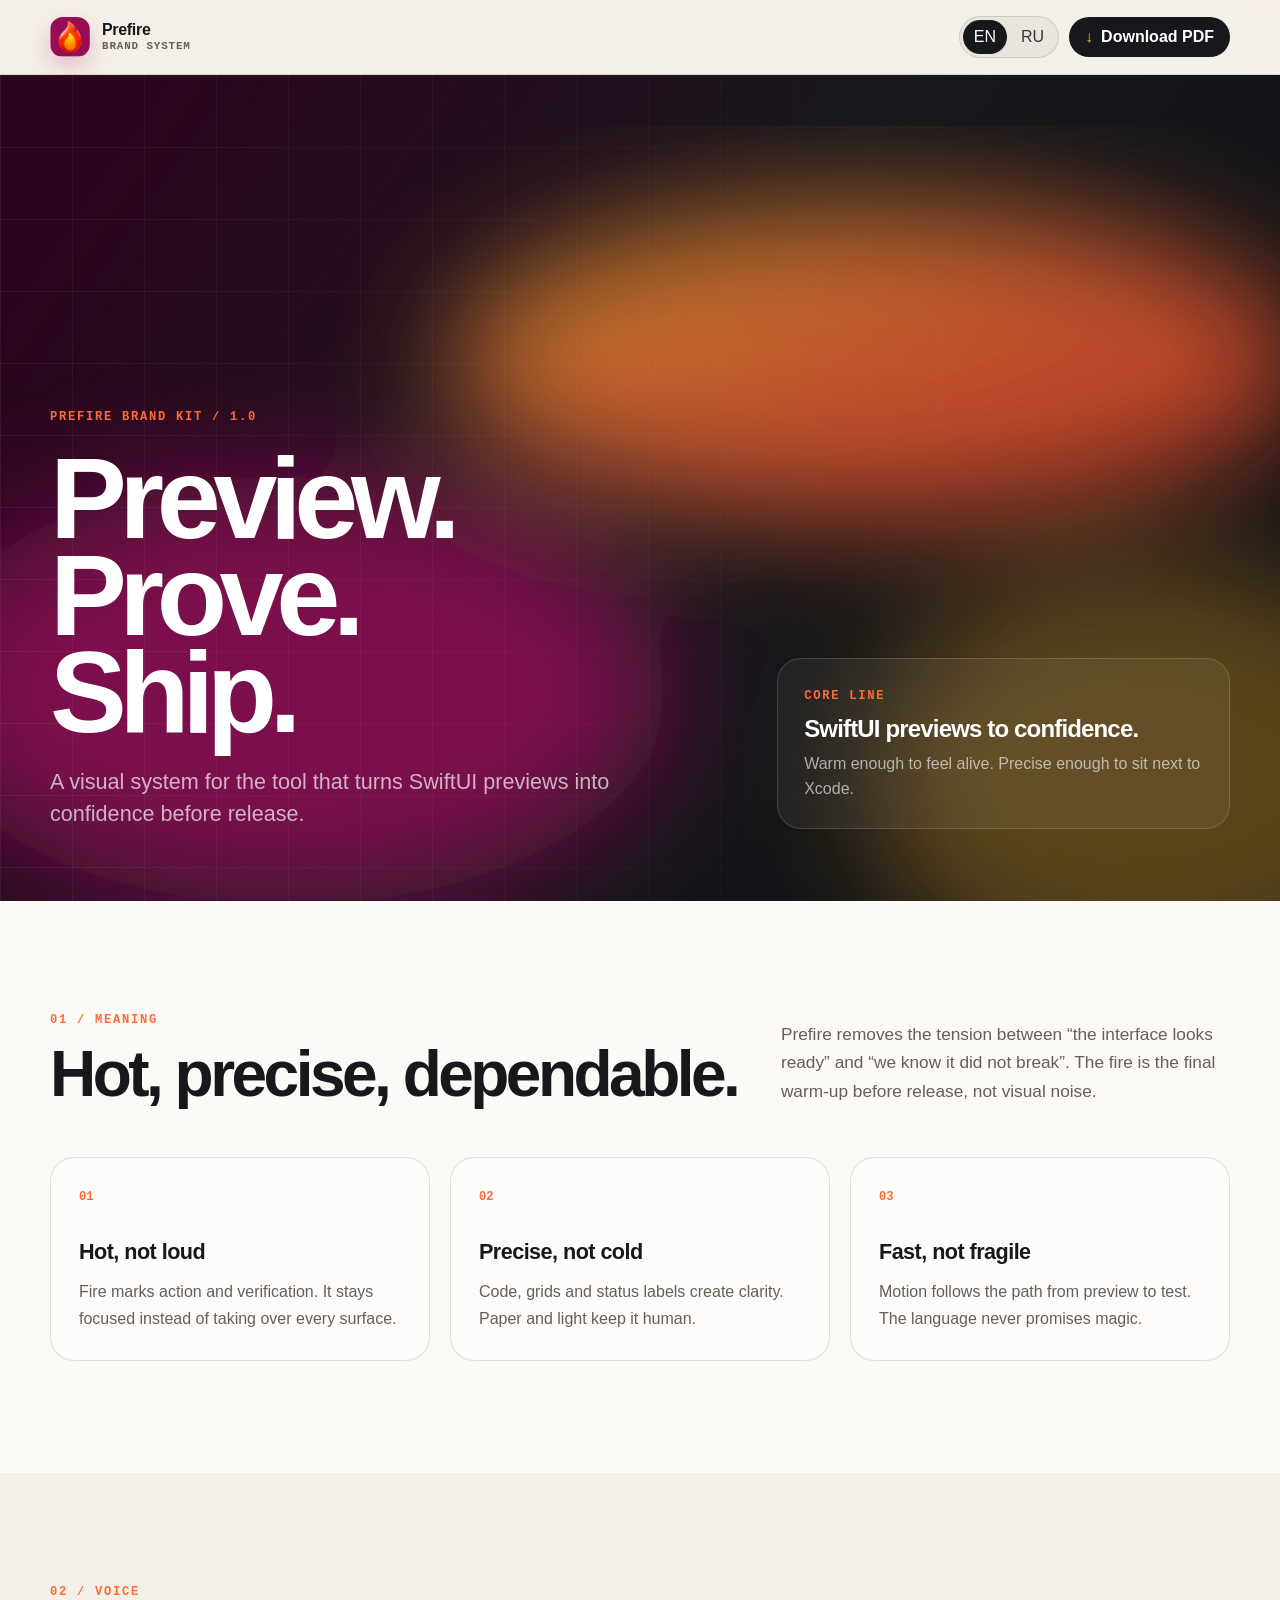
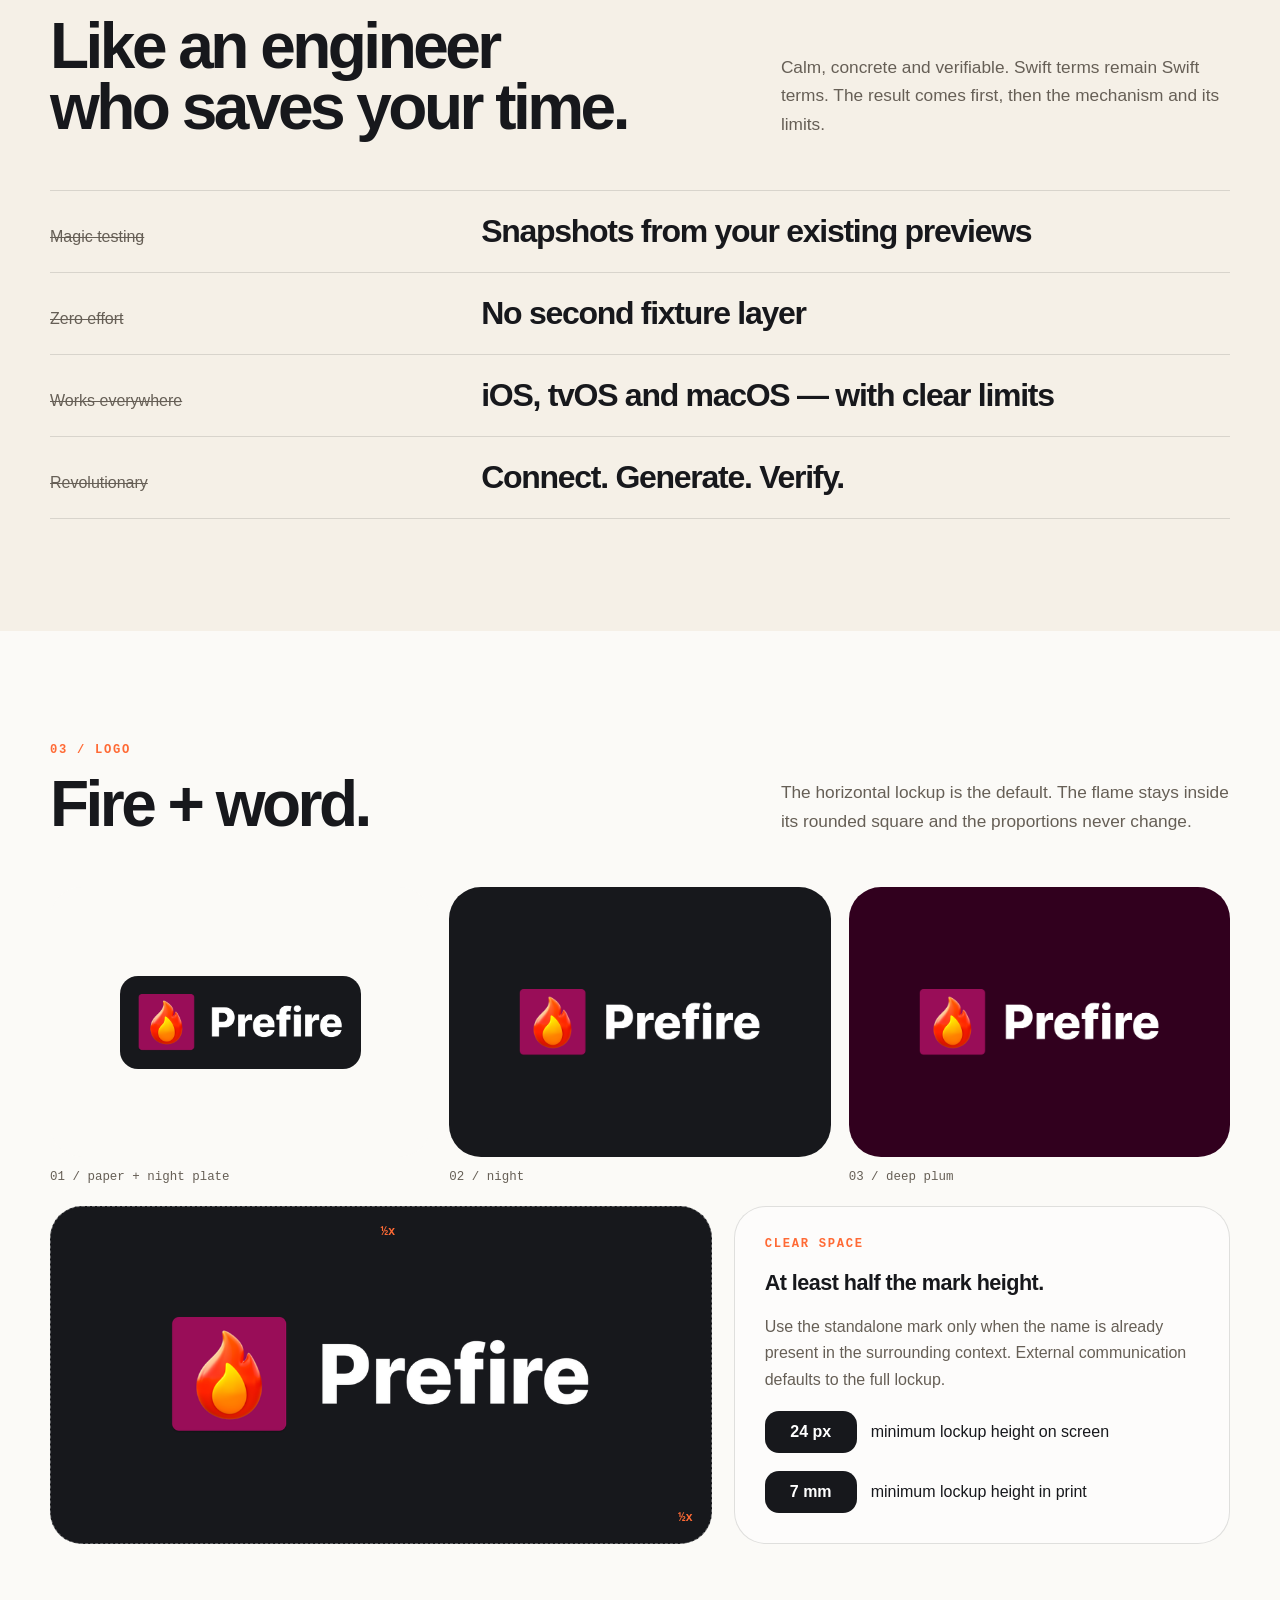
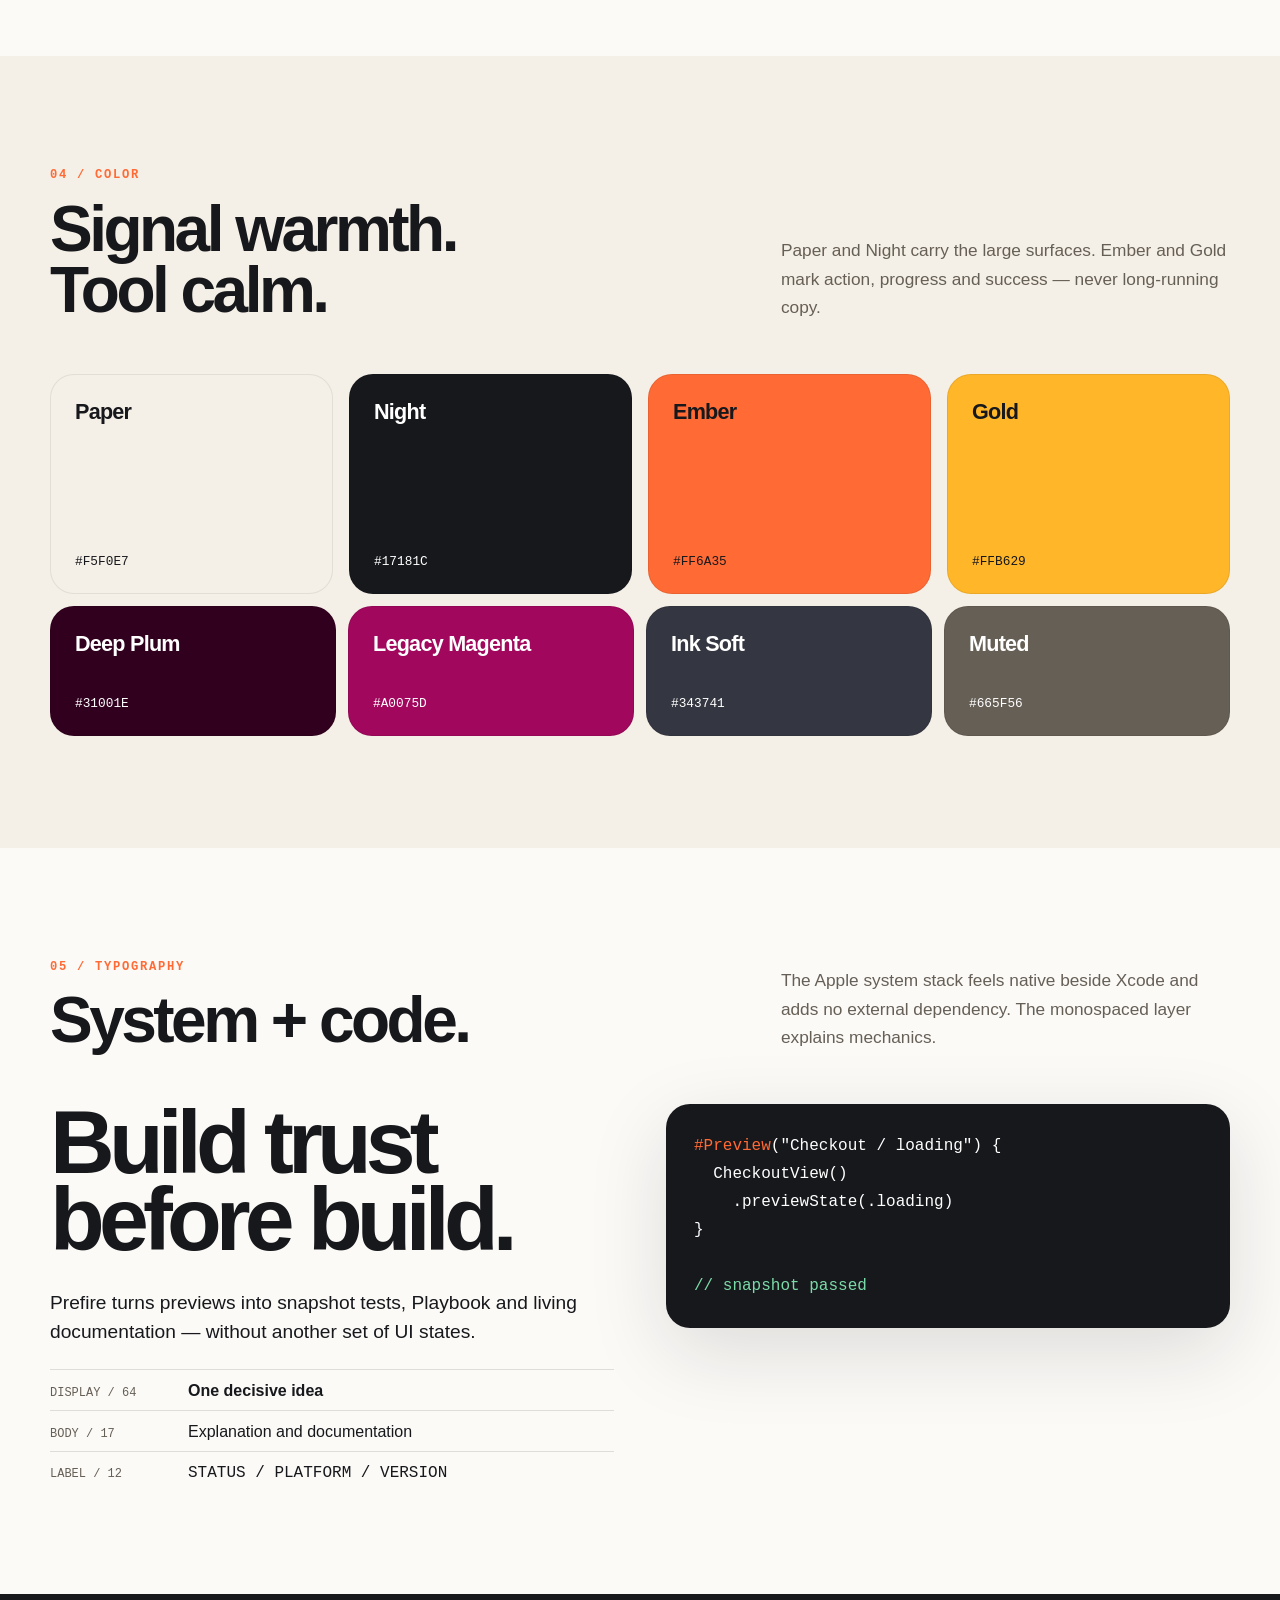
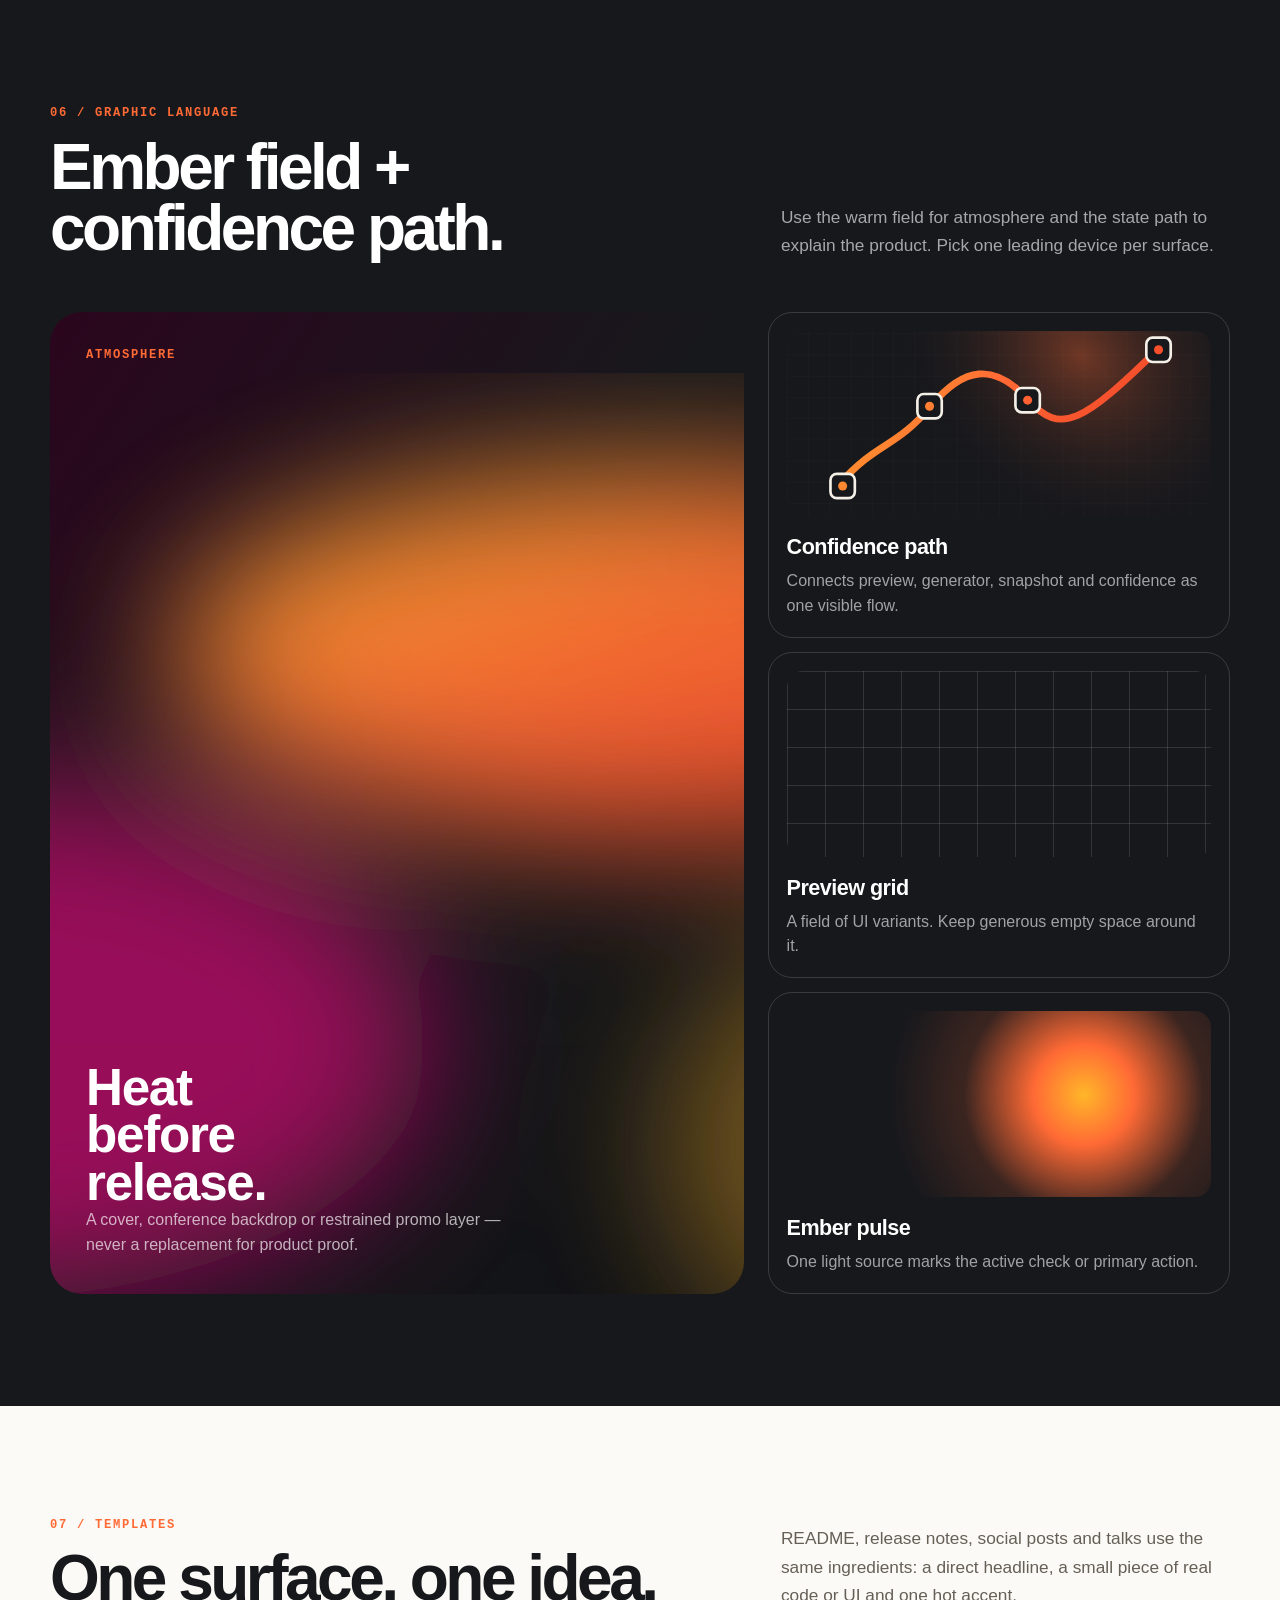
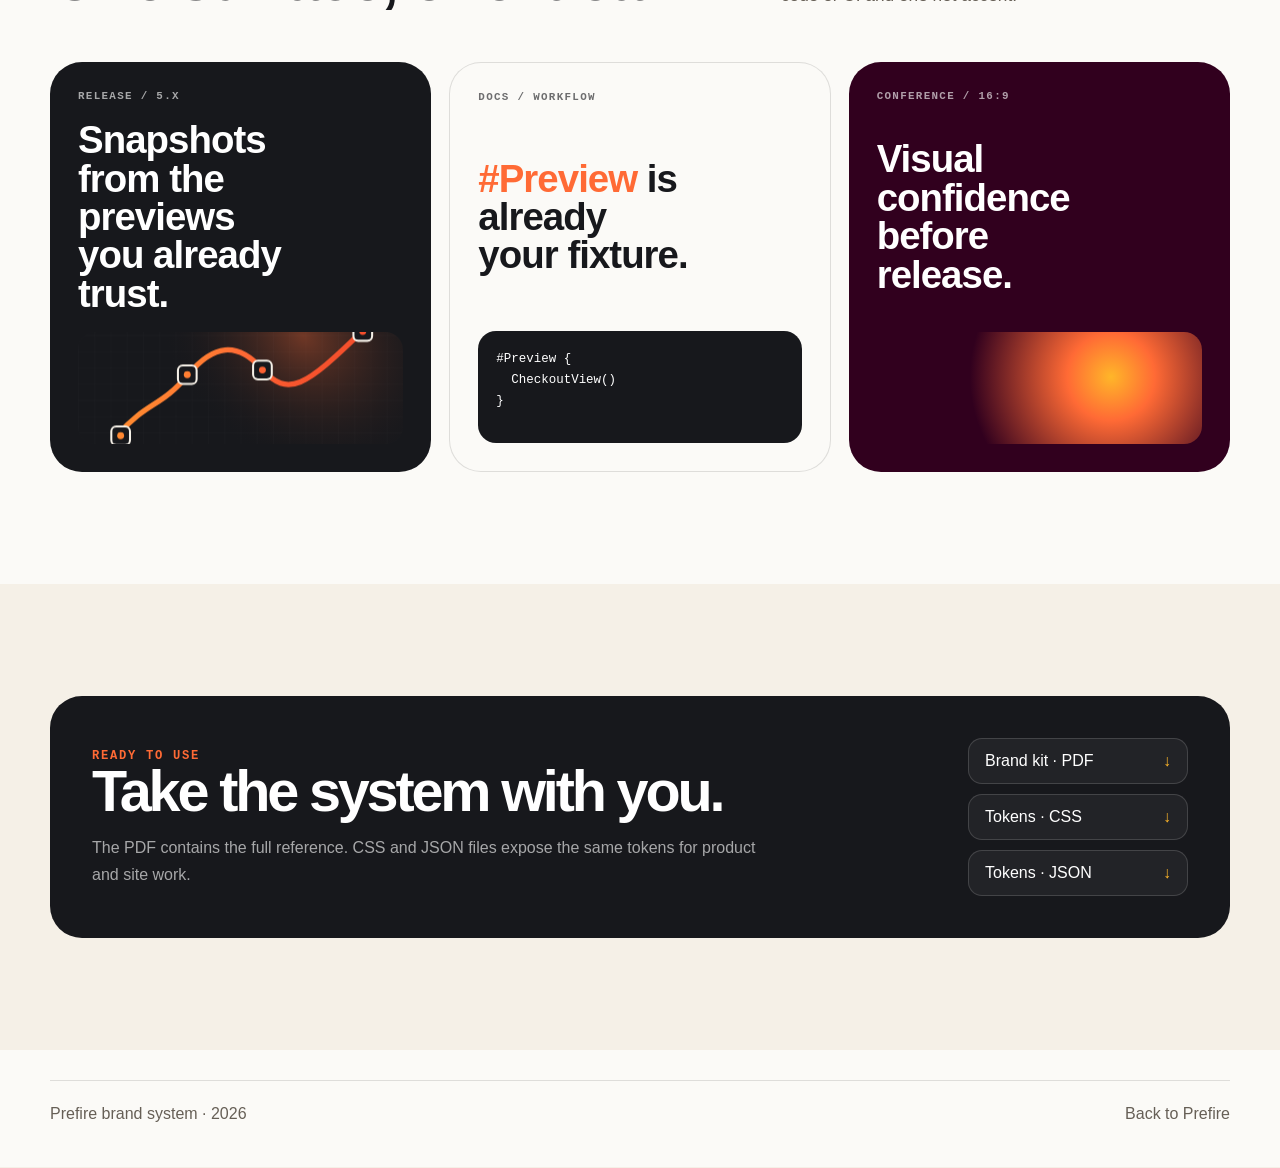
==== brand/index.html @ 695b84d0 "Redesign Prefire site and add brand kit" ====
<!doctype html>
<html lang="en">
<head>
  <meta charset="utf-8">
  <meta name="viewport" content="width=device-width, initial-scale=1">
  <title>Prefire Brand Kit</title>
  <meta name="description" content="Prefire logo, colors, typography, visual language, motion and downloadable brand assets.">
  <meta name="theme-color" content="#17181c">
  <meta property="og:type" content="website">
  <meta property="og:title" content="Prefire Brand Kit">
  <meta property="og:description" content="The visual system behind Prefire: previews to confidence.">
  <meta property="og:url" content="https://prefire.ru/brand/">
  <link rel="canonical" href="https://prefire.ru/brand/">
  <link rel="icon" href="assets/prefire-logo.png">
  <style>
    :root {
      --paper:#f5f0e7;
      --paper-bright:#fbfaf7;
      --ink:#17181c;
      --ink-soft:#343741;
      --muted:#665f56;
      --ember:#ff6a35;
      --ember-deep:#ee3b25;
      --gold:#ffb629;
      --plum:#31001e;
      --magenta:#a0075d;
      --white:#fff;
      --line:rgba(23,24,28,.13);
      --line-dark:rgba(255,255,255,.15);
      --container:1180px;
      --radius-xl:32px;
      --radius-lg:24px;
      --shadow:0 24px 80px rgba(23,24,28,.13);
    }

    * { box-sizing:border-box; }
    html { scroll-behavior:smooth; }
    body {
      margin:0;
      min-width:320px;
      color:var(--ink);
      background:var(--paper);
      font-family:-apple-system,BlinkMacSystemFont,"SF Pro Display","Segoe UI",sans-serif;
      overflow-x:hidden;
    }
    img { display:block; max-width:100%; }
    a { color:inherit; text-decoration:none; }
    button { font:inherit; }
    code,.mono { font-family:"SFMono-Regular",Menlo,Consolas,monospace; }
    :focus-visible { outline:3px solid var(--gold); outline-offset:4px; }
    .container { width:min(calc(100% - 32px),var(--container)); margin:0 auto; }

    .header {
      position:sticky;
      top:0;
      z-index:20;
      background:rgba(245,240,231,.88);
      backdrop-filter:blur(18px);
      border-bottom:1px solid var(--line);
    }
    .header-inner { min-height:74px; display:flex; align-items:center; justify-content:space-between; gap:20px; }
    .home-link { display:flex; align-items:center; gap:12px; font-weight:800; letter-spacing:-.02em; }
    .mark { width:40px; height:40px; border-radius:13px; overflow:hidden; box-shadow:0 10px 24px rgba(160,7,93,.22); flex:0 0 auto; }
    .mark img { width:auto; max-width:none; height:40px; }
    .home-link small { display:block; margin-top:1px; color:var(--muted); font:600 .68rem/1.2 "SFMono-Regular",Menlo,monospace; letter-spacing:.08em; text-transform:uppercase; }
    .header-actions { display:flex; align-items:center; gap:10px; }
    .language-switch { display:flex; gap:3px; padding:3px; border:1px solid var(--line); border-radius:999px; background:rgba(23,24,28,.05); }
    .language-switch button { border:0; border-radius:999px; padding:8px 11px; color:var(--ink-soft); background:transparent; cursor:pointer; }
    .language-switch button.is-active { color:#fff; background:var(--ink); }
    .download-link { display:inline-flex; align-items:center; gap:8px; padding:11px 16px; border-radius:999px; color:#fff; background:var(--ink); font-weight:750; }
    .download-link::before { content:"↓"; color:var(--gold); }

    .hero { position:relative; min-height:calc(100vh - 74px); display:grid; align-items:end; color:#fff; background:var(--ink); overflow:hidden; }
    .hero::after { content:""; position:absolute; inset:0; background-image:linear-gradient(rgba(255,255,255,.055) 1px,transparent 1px),linear-gradient(90deg,rgba(255,255,255,.055) 1px,transparent 1px); background-size:72px 72px; mask-image:linear-gradient(90deg,#000,transparent 86%); pointer-events:none; }
    .hero-bg { position:absolute; inset:0; width:100%; height:100%; object-fit:cover; opacity:.78; }
    .hero-inner { position:relative; z-index:1; display:grid; grid-template-columns:minmax(0,1.2fr) minmax(300px,.8fr); gap:48px; align-items:end; padding:100px 0 72px; }
    .eyebrow { color:var(--ember); font:750 .76rem/1.2 "SFMono-Regular",Menlo,monospace; letter-spacing:.14em; text-transform:uppercase; }
    h1,h2,h3,p { margin:0; }
    h1 { max-width:9ch; font-size:clamp(4rem,9vw,8.5rem); line-height:.84; letter-spacing:-.065em; text-wrap:balance; }
    h2 { font-size:clamp(2.35rem,5vw,4.7rem); line-height:.96; letter-spacing:-.055em; text-wrap:balance; }
    h3 { font-size:1.35rem; letter-spacing:-.025em; }
    .hero-copy { display:grid; gap:26px; }
    .hero-copy p { max-width:640px; color:rgba(255,255,255,.68); font-size:clamp(1.1rem,2vw,1.35rem); line-height:1.45; }
    .hero-note { align-self:end; padding:26px; border:1px solid var(--line-dark); border-radius:var(--radius-lg); background:rgba(255,255,255,.055); backdrop-filter:blur(14px); }
    .hero-note strong { display:block; margin:12px 0 9px; font-size:1.5rem; letter-spacing:-.035em; }
    .hero-note p { color:rgba(255,255,255,.62); line-height:1.55; }

    .section { padding:112px 0; }
    .section-soft { background:var(--paper-bright); }
    .section-dark { color:#fff; background:var(--ink); }
    .section-plum { color:#fff; background:var(--plum); }
    .section-head { display:grid; grid-template-columns:minmax(0,1fr) minmax(280px,.65fr); gap:40px; align-items:end; margin-bottom:52px; }
    .section-head .title { display:grid; gap:16px; }
    .section-head > p { color:var(--muted); font-size:1.08rem; line-height:1.65; }
    .section-dark .section-head > p,.section-plum .section-head > p { color:rgba(255,255,255,.62); }
    .grid-3 { display:grid; grid-template-columns:repeat(3,minmax(0,1fr)); gap:20px; }
    .grid-4 { display:grid; grid-template-columns:repeat(4,minmax(0,1fr)); gap:16px; }
    .card { padding:28px; border:1px solid var(--line); border-radius:var(--radius-lg); background:rgba(255,255,255,.48); }
    .section-dark .card,.section-plum .card { border-color:var(--line-dark); background:rgba(255,255,255,.045); }
    .card p { margin-top:14px; color:var(--muted); line-height:1.65; }
    .section-dark .card p,.section-plum .card p { color:rgba(255,255,255,.62); }
    .number { display:inline-flex; margin-bottom:36px; color:var(--ember); font:750 .76rem/1 "SFMono-Regular",Menlo,monospace; }

    .voice-table { border-top:1px solid var(--line); }
    .voice-row { display:grid; grid-template-columns:minmax(170px,.7fr) minmax(0,1.3fr); gap:28px; padding:22px 0; border-bottom:1px solid var(--line); align-items:baseline; }
    .voice-row del { color:var(--muted); }
    .voice-row strong { font-size:clamp(1.35rem,2.5vw,2.15rem); letter-spacing:-.04em; }

    .logo-grid { display:grid; grid-template-columns:repeat(3,minmax(0,1fr)); gap:18px; }
    .logo-surface { min-height:270px; padding:36px; border-radius:var(--radius-xl); display:grid; place-items:center; overflow:hidden; }
    .logo-surface img { width:min(78%,300px); }
    .logo-surface.paper { background:var(--paper-bright); }
    .logo-surface.paper img { padding:18px; border-radius:18px; background:var(--ink); }
    .logo-surface.night { background:var(--ink); }
    .logo-surface.plum { background:var(--plum); }
    .logo-caption { margin-top:13px; color:var(--muted); font-size:.78rem; }
    .logo-rule { display:grid; grid-template-columns:minmax(0,1fr) minmax(280px,.75fr); gap:22px; margin-top:22px; }
    .clearspace { min-height:300px; display:grid; place-items:center; border:1px dashed rgba(255,255,255,.32); border-radius:var(--radius-xl); background:var(--ink); position:relative; }
    .clearspace::before,.clearspace::after { content:"½x"; position:absolute; color:var(--ember); font:700 .75rem "SFMono-Regular",Menlo,monospace; }
    .clearspace::before { top:18px; left:50%; }
    .clearspace::after { right:18px; bottom:18px; }
    .clearspace img { width:min(75%,420px); }
    .rule-copy { display:grid; align-content:center; gap:18px; padding:30px; border:1px solid var(--line); border-radius:var(--radius-xl); background:rgba(255,255,255,.48); }
    .rule-copy p { color:var(--muted); line-height:1.65; }
    .size-row { display:flex; align-items:center; gap:14px; }
    .size-chip { min-width:92px; padding:12px 16px; border-radius:14px; color:#fff; background:var(--ink); text-align:center; font-weight:800; }

    .swatch { min-height:220px; padding:24px; border-radius:var(--radius-lg); display:flex; flex-direction:column; justify-content:space-between; border:1px solid rgba(0,0,0,.08); }
    .swatch strong { font-size:1.35rem; letter-spacing:-.035em; }
    .swatch code { font-size:.8rem; }
    .swatch.paper { background:var(--paper); }
    .swatch.night { color:#fff; background:var(--ink); }
    .swatch.ember { background:var(--ember); }
    .swatch.gold { background:var(--gold); }
    .supporting-swatches { display:grid; grid-template-columns:repeat(4,1fr); gap:12px; margin-top:12px; }
    .supporting-swatches .swatch { min-height:130px; }

    .type-grid { display:grid; grid-template-columns:1fr 1fr; gap:52px; align-items:start; }
    .type-display { font-size:clamp(3.4rem,7vw,7rem); font-weight:800; line-height:.86; letter-spacing:-.065em; }
    .type-body { margin-top:30px; max-width:600px; font-size:1.2rem; line-height:1.55; }
    .code-card { padding:28px; border-radius:var(--radius-lg); color:#fff; background:var(--ink); box-shadow:var(--shadow); overflow:auto; }
    .code-card pre { margin:0; font:500 1rem/1.75 "SFMono-Regular",Menlo,monospace; }
    .hot { color:var(--ember); }
    .ok { color:#7bdba8; }
    .type-rules { display:grid; gap:10px; margin-top:22px; }
    .type-rule { display:grid; grid-template-columns:120px 1fr; gap:18px; padding-top:12px; border-top:1px solid var(--line); align-items:baseline; }
    .type-rule code { color:var(--muted); font-size:.75rem; }

    .graphic-grid { display:grid; grid-template-columns:1.2fr .8fr; gap:24px; }
    .graphic-hero { min-height:520px; border-radius:var(--radius-xl); overflow:hidden; position:relative; }
    .graphic-hero > img { width:100%; height:100%; position:absolute; inset:0; object-fit:cover; }
    .graphic-copy { position:absolute; inset:0; padding:36px; display:flex; flex-direction:column; justify-content:space-between; }
    .graphic-copy h3 { max-width:8ch; font-size:clamp(2.2rem,4vw,4.2rem); line-height:.93; }
    .graphic-copy p { max-width:430px; color:rgba(255,255,255,.68); line-height:1.6; }
    .motifs { display:grid; gap:14px; }
    .motif { padding:18px; border:1px solid var(--line-dark); border-radius:var(--radius-lg); }
    .motif img,.motif-sample { width:100%; aspect-ratio:16/7; object-fit:cover; border-radius:16px; margin-bottom:18px; }
    .motif p { margin-top:9px; color:rgba(255,255,255,.6); line-height:1.55; }
    .grid-sample { background-image:linear-gradient(rgba(255,255,255,.12) 1px,transparent 1px),linear-gradient(90deg,rgba(255,255,255,.12) 1px,transparent 1px); background-size:38px 38px; }
    .pulse-sample { background:radial-gradient(circle at 70% 45%,var(--gold),var(--ember) 16%,rgba(255,106,53,.16) 38%,transparent 62%),var(--ink); }

    .template-grid { display:grid; grid-template-columns:repeat(3,minmax(0,1fr)); gap:18px; }
    .template { min-height:410px; padding:28px; border-radius:var(--radius-xl); display:flex; flex-direction:column; justify-content:space-between; overflow:hidden; }
    .template.dark { color:#fff; background:var(--ink); }
    .template.light { background:var(--paper-bright); border:1px solid var(--line); }
    .template.deep { color:#fff; background:var(--plum); }
    .template small { opacity:.62; font:700 .68rem/1.2 "SFMono-Regular",Menlo,monospace; letter-spacing:.12em; text-transform:uppercase; }
    .template h3 { max-width:10ch; font-size:clamp(1.8rem,3vw,2.7rem); line-height:1; }
    .template-visual { min-height:112px; border-radius:18px; background:center/cover no-repeat url("assets/prefire-grid.svg"); }
    .template.light .template-visual { padding:18px; color:#fff; background:var(--ink); font:.78rem/1.7 "SFMono-Regular",Menlo,monospace; }
    .template.deep .template-visual { background:radial-gradient(circle at 72% 40%,var(--gold),var(--ember) 18%,transparent 58%); }

    .download-panel { display:grid; grid-template-columns:1fr auto; gap:32px; align-items:center; padding:42px; border-radius:var(--radius-xl); color:#fff; background:var(--ink); }
    .download-panel h2 { font-size:clamp(2.2rem,4.5vw,4.5rem); }
    .download-panel p { margin-top:16px; max-width:670px; color:rgba(255,255,255,.62); line-height:1.65; }
    .asset-links { display:grid; gap:10px; min-width:220px; }
    .asset-links a { display:flex; align-items:center; justify-content:space-between; gap:16px; padding:13px 16px; border:1px solid var(--line-dark); border-radius:14px; background:rgba(255,255,255,.05); }
    .asset-links a::after { content:"↓"; color:var(--gold); }
    .footer { padding:30px 0 44px; color:var(--muted); background:var(--paper-bright); }
    .footer-inner { display:flex; justify-content:space-between; gap:18px; padding-top:24px; border-top:1px solid var(--line); }

    [data-reveal] { opacity:0; transform:translateY(18px); transition:opacity 420ms ease,transform 420ms ease; }
    [data-reveal].is-visible { opacity:1; transform:none; }

    @media (max-width:900px) {
      .hero-inner,.section-head,.logo-rule,.type-grid,.graphic-grid,.download-panel { grid-template-columns:1fr; }
      .hero { min-height:auto; }
      .hero-inner { padding:90px 0 54px; }
      .hero-note { max-width:620px; }
      .grid-3,.logo-grid,.template-grid { grid-template-columns:1fr; }
      .grid-4,.supporting-swatches { grid-template-columns:repeat(2,1fr); }
      .logo-surface { min-height:220px; }
      .download-panel { align-items:start; }
      .asset-links { min-width:0; }
    }

    @media (max-width:620px) {
      .container { width:min(calc(100% - 24px),var(--container)); }
      .header-inner { min-height:66px; }
      .home-link span:last-child { display:none; }
      .download-link { display:none; }
      .hero { min-height:calc(100svh - 66px); }
      .hero-inner { padding:72px 0 38px; }
      h1 { font-size:clamp(3.6rem,20vw,5.2rem); }
      .section { padding:78px 0; }
      .section-head { margin-bottom:34px; }
      .grid-4,.supporting-swatches { grid-template-columns:1fr; }
      .swatch { min-height:150px; }
      .supporting-swatches .swatch { min-height:110px; }
      .voice-row { grid-template-columns:1fr; gap:8px; }
      .clearspace { min-height:230px; }
      .graphic-hero { min-height:440px; }
      .template { min-height:360px; }
      .download-panel { padding:28px; }
      .footer-inner { flex-direction:column; }
    }

    @media (prefers-reduced-motion:reduce) {
      html { scroll-behavior:auto; }
      *,*::before,*::after { animation:none!important; transition:none!important; }
      [data-reveal] { opacity:1; transform:none; }
    }
  </style>
</head>
<body>
  <header class="header">
    <div class="container header-inner">
      <a class="home-link" href="../">
        <span class="mark" aria-hidden="true"><img src="assets/prefire-logo.png" alt=""></span>
        <span>Prefire <small data-i18n="brand_label">Brand system</small></span>
      </a>
      <div class="header-actions">
        <div class="language-switch" role="group" aria-label="Language selector">
          <button type="button" data-language-button="en">EN</button>
          <button type="button" data-language-button="ru">RU</button>
        </div>
        <a class="download-link" href="prefire-brand-kit.pdf" download data-i18n="download_pdf">Download PDF</a>
      </div>
    </div>
  </header>

  <main>
    <section class="hero">
      <img class="hero-bg" src="assets/prefire-ember-field.svg" alt="">
      <div class="container hero-inner">
        <div class="hero-copy" data-reveal>
          <span class="eyebrow">Prefire brand kit / 1.0</span>
          <h1>Preview.<br>Prove.<br>Ship.</h1>
          <p data-i18n="hero_body">A visual system for the tool that turns SwiftUI previews into confidence before release.</p>
        </div>
        <aside class="hero-note" data-reveal>
          <span class="eyebrow" data-i18n="hero_note_label">Core line</span>
          <strong>SwiftUI previews to confidence.</strong>
          <p data-i18n="hero_note_body">Warm enough to feel alive. Precise enough to sit next to Xcode.</p>
        </aside>
      </div>
    </section>

    <section class="section section-soft" id="meaning">
      <div class="container">
        <div class="section-head" data-reveal>
          <div class="title"><span class="eyebrow" data-i18n="meaning_label">01 / Meaning</span><h2 data-i18n="meaning_title">Hot, precise, dependable.</h2></div>
          <p data-i18n="meaning_body">Prefire removes the tension between “the interface looks ready” and “we know it did not break”. The fire is the final warm-up before release, not visual noise.</p>
        </div>
        <div class="grid-3">
          <article class="card" data-reveal><span class="number">01</span><h3 data-i18n="principle_1_title">Hot, not loud</h3><p data-i18n="principle_1_body">Fire marks action and verification. It stays focused instead of taking over every surface.</p></article>
          <article class="card" data-reveal><span class="number">02</span><h3 data-i18n="principle_2_title">Precise, not cold</h3><p data-i18n="principle_2_body">Code, grids and status labels create clarity. Paper and light keep it human.</p></article>
          <article class="card" data-reveal><span class="number">03</span><h3 data-i18n="principle_3_title">Fast, not fragile</h3><p data-i18n="principle_3_body">Motion follows the path from preview to test. The language never promises magic.</p></article>
        </div>
      </div>
    </section>

    <section class="section" id="voice">
      <div class="container">
        <div class="section-head" data-reveal>
          <div class="title"><span class="eyebrow" data-i18n="voice_label">02 / Voice</span><h2 data-i18n="voice_title">Like an engineer who saves your time.</h2></div>
          <p data-i18n="voice_body">Calm, concrete and verifiable. Swift terms remain Swift terms. The result comes first, then the mechanism and its limits.</p>
        </div>
        <div class="voice-table" data-reveal>
          <div class="voice-row"><del>Magic testing</del><strong data-i18n="voice_1">Snapshots from your existing previews</strong></div>
          <div class="voice-row"><del>Zero effort</del><strong data-i18n="voice_2">No second fixture layer</strong></div>
          <div class="voice-row"><del>Works everywhere</del><strong data-i18n="voice_3">iOS, tvOS and macOS — with clear limits</strong></div>
          <div class="voice-row"><del>Revolutionary</del><strong data-i18n="voice_4">Connect. Generate. Verify.</strong></div>
        </div>
      </div>
    </section>

    <section class="section section-soft" id="logo">
      <div class="container">
        <div class="section-head" data-reveal>
          <div class="title"><span class="eyebrow" data-i18n="logo_label">03 / Logo</span><h2 data-i18n="logo_title">Fire + word.</h2></div>
          <p data-i18n="logo_body">The horizontal lockup is the default. The flame stays inside its rounded square and the proportions never change.</p>
        </div>
        <div class="logo-grid">
          <div data-reveal><div class="logo-surface paper"><img src="assets/prefire-logo.png" alt="Prefire logo on paper"></div><p class="logo-caption mono">01 / paper + night plate</p></div>
          <div data-reveal><div class="logo-surface night"><img src="assets/prefire-logo.png" alt="Prefire logo on night"></div><p class="logo-caption mono">02 / night</p></div>
          <div data-reveal><div class="logo-surface plum"><img src="assets/prefire-logo.png" alt="Prefire logo on deep plum"></div><p class="logo-caption mono">03 / deep plum</p></div>
        </div>
        <div class="logo-rule">
          <div class="clearspace" data-reveal><img src="assets/prefire-logo.png" alt="Prefire logo clear space example"></div>
          <div class="rule-copy" data-reveal>
            <span class="eyebrow" data-i18n="clearspace_label">Clear space</span>
            <h3 data-i18n="clearspace_title">At least half the mark height.</h3>
            <p data-i18n="clearspace_body">Use the standalone mark only when the name is already present in the surrounding context. External communication defaults to the full lockup.</p>
            <div class="size-row"><span class="size-chip">24 px</span><span data-i18n="screen_min">minimum lockup height on screen</span></div>
            <div class="size-row"><span class="size-chip">7 mm</span><span data-i18n="print_min">minimum lockup height in print</span></div>
          </div>
        </div>
      </div>
    </section>

    <section class="section" id="color">
      <div class="container">
        <div class="section-head" data-reveal>
          <div class="title"><span class="eyebrow" data-i18n="color_label">04 / Color</span><h2 data-i18n="color_title">Signal warmth. Tool calm.</h2></div>
          <p data-i18n="color_body">Paper and Night carry the large surfaces. Ember and Gold mark action, progress and success — never long-running copy.</p>
        </div>
        <div class="grid-4">
          <div class="swatch paper" data-reveal><strong>Paper</strong><code>#F5F0E7</code></div>
          <div class="swatch night" data-reveal><strong>Night</strong><code>#17181C</code></div>
          <div class="swatch ember" data-reveal><strong>Ember</strong><code>#FF6A35</code></div>
          <div class="swatch gold" data-reveal><strong>Gold</strong><code>#FFB629</code></div>
        </div>
        <div class="supporting-swatches">
          <div class="swatch" style="color:#fff;background:var(--plum)" data-reveal><strong>Deep Plum</strong><code>#31001E</code></div>
          <div class="swatch" style="color:#fff;background:var(--magenta)" data-reveal><strong>Legacy Magenta</strong><code>#A0075D</code></div>
          <div class="swatch" style="color:#fff;background:var(--ink-soft)" data-reveal><strong>Ink Soft</strong><code>#343741</code></div>
          <div class="swatch" style="color:#fff;background:var(--muted)" data-reveal><strong>Muted</strong><code>#665F56</code></div>
        </div>
      </div>
    </section>

    <section class="section section-soft" id="type">
      <div class="container">
        <div class="section-head" data-reveal>
          <div class="title"><span class="eyebrow" data-i18n="type_label">05 / Typography</span><h2 data-i18n="type_title">System + code.</h2></div>
          <p data-i18n="type_body">The Apple system stack feels native beside Xcode and adds no external dependency. The monospaced layer explains mechanics.</p>
        </div>
        <div class="type-grid">
          <div data-reveal>
            <div class="type-display">Build trust<br>before build.</div>
            <p class="type-body" data-i18n="type_sample">Prefire turns previews into snapshot tests, Playbook and living documentation — without another set of UI states.</p>
            <div class="type-rules">
              <div class="type-rule"><code>DISPLAY / 64</code><strong data-i18n="type_rule_1">One decisive idea</strong></div>
              <div class="type-rule"><code>BODY / 17</code><span data-i18n="type_rule_2">Explanation and documentation</span></div>
              <div class="type-rule"><code>LABEL / 12</code><span class="mono">STATUS / PLATFORM / VERSION</span></div>
            </div>
          </div>
          <div class="code-card" data-reveal><pre><span class="hot">#Preview</span>("Checkout / loading") {
  CheckoutView()
    .previewState(.loading)
}

<span class="ok">// snapshot passed</span></pre></div>
        </div>
      </div>
    </section>

    <section class="section section-dark" id="graphics">
      <div class="container">
        <div class="section-head" data-reveal>
          <div class="title"><span class="eyebrow" data-i18n="graphics_label">06 / Graphic language</span><h2>Ember field + confidence path.</h2></div>
          <p data-i18n="graphics_body">Use the warm field for atmosphere and the state path to explain the product. Pick one leading device per surface.</p>
        </div>
        <div class="graphic-grid">
          <article class="graphic-hero" data-reveal>
            <img src="assets/prefire-ember-field.svg" alt="Prefire ember field">
            <div class="graphic-copy"><span class="eyebrow">atmosphere</span><div><h3>Heat before release.</h3><p data-i18n="ember_body">A cover, conference backdrop or restrained promo layer — never a replacement for product proof.</p></div></div>
          </article>
          <div class="motifs">
            <article class="motif" data-reveal><img src="assets/prefire-grid.svg" alt="Prefire confidence path"><h3>Confidence path</h3><p data-i18n="path_body">Connects preview, generator, snapshot and confidence as one visible flow.</p></article>
            <article class="motif" data-reveal><div class="motif-sample grid-sample"></div><h3>Preview grid</h3><p data-i18n="grid_body">A field of UI variants. Keep generous empty space around it.</p></article>
            <article class="motif" data-reveal><div class="motif-sample pulse-sample"></div><h3>Ember pulse</h3><p data-i18n="pulse_body">One light source marks the active check or primary action.</p></article>
          </div>
        </div>
      </div>
    </section>

    <section class="section section-soft" id="templates">
      <div class="container">
        <div class="section-head" data-reveal>
          <div class="title"><span class="eyebrow" data-i18n="templates_label">07 / Templates</span><h2 data-i18n="templates_title">One surface, one idea.</h2></div>
          <p data-i18n="templates_body">README, release notes, social posts and talks use the same ingredients: a direct headline, a small piece of real code or UI and one hot accent.</p>
        </div>
        <div class="template-grid">
          <article class="template dark" data-reveal><small>Release / 5.x</small><h3>Snapshots from the previews you already trust.</h3><div class="template-visual"></div></article>
          <article class="template light" data-reveal><small>Docs / workflow</small><h3><span class="hot">#Preview</span> is already your fixture.</h3><div class="template-visual">#Preview {<br>&nbsp;&nbsp;CheckoutView()<br>}</div></article>
          <article class="template deep" data-reveal><small>Conference / 16:9</small><h3>Visual confidence before release.</h3><div class="template-visual"></div></article>
        </div>
      </div>
    </section>

    <section class="section">
      <div class="container">
        <div class="download-panel" data-reveal>
          <div><span class="eyebrow" data-i18n="download_label">Ready to use</span><h2 data-i18n="download_title">Take the system with you.</h2><p data-i18n="download_body">The PDF contains the full reference. CSS and JSON files expose the same tokens for product and site work.</p></div>
          <div class="asset-links">
            <a href="prefire-brand-kit.pdf" download>Brand kit · PDF</a>
            <a href="prefire-tokens.css" download>Tokens · CSS</a>
            <a href="prefire-tokens.json" download>Tokens · JSON</a>
          </div>
        </div>
      </div>
    </section>
  </main>

  <footer class="footer">
    <div class="container footer-inner"><span>Prefire brand system · 2026</span><a href="../" data-i18n="back_home">Back to Prefire</a></div>
  </footer>

  <script>
    const translations = {
      en: {
        meta_title:"Prefire Brand Kit", meta_description:"Prefire logo, colors, typography, visual language, motion and downloadable brand assets.", brand_label:"Brand system", download_pdf:"Download PDF",
        hero_body:"A visual system for the tool that turns SwiftUI previews into confidence before release.", hero_note_label:"Core line", hero_note_body:"Warm enough to feel alive. Precise enough to sit next to Xcode.",
        meaning_label:"01 / Meaning", meaning_title:"Hot, precise, dependable.", meaning_body:"Prefire removes the tension between “the interface looks ready” and “we know it did not break”. The fire is the final warm-up before release, not visual noise.",
        principle_1_title:"Hot, not loud", principle_1_body:"Fire marks action and verification. It stays focused instead of taking over every surface.", principle_2_title:"Precise, not cold", principle_2_body:"Code, grids and status labels create clarity. Paper and light keep it human.", principle_3_title:"Fast, not fragile", principle_3_body:"Motion follows the path from preview to test. The language never promises magic.",
        voice_label:"02 / Voice", voice_title:"Like an engineer who saves your time.", voice_body:"Calm, concrete and verifiable. Swift terms remain Swift terms. The result comes first, then the mechanism and its limits.", voice_1:"Snapshots from your existing previews", voice_2:"No second fixture layer", voice_3:"iOS, tvOS and macOS — with clear limits", voice_4:"Connect. Generate. Verify.",
        logo_label:"03 / Logo", logo_title:"Fire + word.", logo_body:"The horizontal lockup is the default. The flame stays inside its rounded square and the proportions never change.", clearspace_label:"Clear space", clearspace_title:"At least half the mark height.", clearspace_body:"Use the standalone mark only when the name is already present in the surrounding context. External communication defaults to the full lockup.", screen_min:"minimum lockup height on screen", print_min:"minimum lockup height in print",
        color_label:"04 / Color", color_title:"Signal warmth. Tool calm.", color_body:"Paper and Night carry the large surfaces. Ember and Gold mark action, progress and success — never long-running copy.",
        type_label:"05 / Typography", type_title:"System + code.", type_body:"The Apple system stack feels native beside Xcode and adds no external dependency. The monospaced layer explains mechanics.", type_sample:"Prefire turns previews into snapshot tests, Playbook and living documentation — without another set of UI states.", type_rule_1:"One decisive idea", type_rule_2:"Explanation and documentation",
        graphics_label:"06 / Graphic language", graphics_body:"Use the warm field for atmosphere and the state path to explain the product. Pick one leading device per surface.", ember_body:"A cover, conference backdrop or restrained promo layer — never a replacement for product proof.", path_body:"Connects preview, generator, snapshot and confidence as one visible flow.", grid_body:"A field of UI variants. Keep generous empty space around it.", pulse_body:"One light source marks the active check or primary action.",
        templates_label:"07 / Templates", templates_title:"One surface, one idea.", templates_body:"README, release notes, social posts and talks use the same ingredients: a direct headline, a small piece of real code or UI and one hot accent.",
        download_label:"Ready to use", download_title:"Take the system with you.", download_body:"The PDF contains the full reference. CSS and JSON files expose the same tokens for product and site work.", back_home:"Back to Prefire"
      },
      ru: {
        meta_title:"Бренд-кит Prefire", meta_description:"Логотип, цвета, типографика, графический язык и скачиваемые бренд-материалы Prefire.", brand_label:"Бренд-система", download_pdf:"Скачать PDF",
        hero_body:"Визуальная система инструмента, который превращает SwiftUI previews в уверенность перед релизом.", hero_note_label:"Основная фраза", hero_note_body:"Достаточно тёплый, чтобы быть живым. Достаточно точный, чтобы стоять рядом с Xcode.",
        meaning_label:"01 / Смысл", meaning_title:"Горячий, точный, надёжный.", meaning_body:"Prefire снимает напряжение между «интерфейс выглядит готовым» и «мы уверены, что он не сломался». Огонь — финальный прогрев перед релизом, а не визуальный шум.",
        principle_1_title:"Горячий, не шумный", principle_1_body:"Огонь обозначает действие и проверку. Он остаётся сфокусированным и не захватывает все поверхности.", principle_2_title:"Точный, не холодный", principle_2_body:"Код, сетки и статусы создают ясность. Бумага и свет возвращают человечность.", principle_3_title:"Быстрый, не хрупкий", principle_3_body:"Движение следует пути от preview к тесту. Язык никогда не обещает магию.",
        voice_label:"02 / Голос", voice_title:"Как инженер, который экономит время.", voice_body:"Спокойно, конкретно и проверяемо. Термины Swift остаются терминами Swift. Сначала результат, затем механизм и его ограничения.", voice_1:"Snapshots из ваших previews", voice_2:"Без второго слоя fixtures", voice_3:"iOS, tvOS и macOS — с явными ограничениями", voice_4:"Подключили. Сгенерировали. Проверили.",
        logo_label:"03 / Логотип", logo_title:"Огонь + слово.", logo_body:"Горизонтальный lockup — основная версия. Огонь остаётся внутри скруглённого квадрата, а пропорции не меняются.", clearspace_label:"Охранное поле", clearspace_title:"Минимум половина высоты знака.", clearspace_body:"Используйте отдельный знак, только если название уже присутствует в контексте. Для внешней коммуникации по умолчанию берите полный lockup.", screen_min:"минимальная высота lockup на экране", print_min:"минимальная высота lockup в печати",
        color_label:"04 / Цвет", color_title:"Тепло сигнала. Спокойствие инструмента.", color_body:"Paper и Night держат большие поверхности. Ember и Gold обозначают действие, прогресс и успех — но не длинный текст.",
        type_label:"05 / Типографика", type_title:"Система + код.", type_body:"Системный стек Apple выглядит нативно рядом с Xcode и не добавляет внешнюю зависимость. Моноширинный слой объясняет механику.", type_sample:"Prefire превращает previews в snapshot-тесты, Playbook и живую документацию — без второго набора UI-состояний.", type_rule_1:"Одна решительная мысль", type_rule_2:"Пояснение и документация",
        graphics_label:"06 / Фирменная графика", graphics_body:"Тёплое поле отвечает за атмосферу, а путь состояний объясняет продукт. На одной поверхности выбирайте один главный приём.", ember_body:"Обложка, фон выступления или сдержанный промо-слой — но не замена продуктовому доказательству.", path_body:"Связывает preview, generator, snapshot и confidence в один видимый путь.", grid_body:"Поле вариантов интерфейса. Оставляйте вокруг много пустоты.", pulse_body:"Один источник света обозначает активную проверку или главное действие.",
        templates_label:"07 / Шаблоны", templates_title:"Одна поверхность — одна идея.", templates_body:"README, release notes, соцсети и выступления используют одни ингредиенты: прямой заголовок, небольшой фрагмент настоящего кода или UI и один горячий акцент.",
        download_label:"Готово к использованию", download_title:"Заберите систему с собой.", download_body:"В PDF лежит полная версия. CSS и JSON содержат те же токены для продукта и сайта.", back_home:"Вернуться к Prefire"
      }
    };

    const localeStorageKey = "prefire-language";
    const supportedLocales = ["en", "ru"];

    function detectLocale() {
      const stored = window.localStorage.getItem(localeStorageKey);
      if (supportedLocales.includes(stored)) return stored;
      return (navigator.language || "en").toLowerCase().startsWith("ru") ? "ru" : "en";
    }

    function applyTranslations(locale) {
      const dictionary = translations[locale];
      if (!dictionary) return;
      document.documentElement.lang = locale;
      document.title = dictionary.meta_title;
      document.querySelector('meta[name="description"]').setAttribute("content", dictionary.meta_description);
      document.querySelectorAll("[data-i18n]").forEach((node) => {
        const value = dictionary[node.dataset.i18n];
        if (value) node.textContent = value;
      });
      document.querySelectorAll("[data-language-button]").forEach((button) => {
        const active = button.dataset.languageButton === locale;
        button.classList.toggle("is-active", active);
        button.setAttribute("aria-pressed", String(active));
      });
      window.localStorage.setItem(localeStorageKey, locale);
    }

    document.querySelectorAll("[data-language-button]").forEach((button) => button.addEventListener("click", () => applyTranslations(button.dataset.languageButton)));
    applyTranslations(detectLocale());

    const revealObserver = "IntersectionObserver" in window
      ? new IntersectionObserver((entries) => entries.forEach((entry) => { if (entry.isIntersecting) { entry.target.classList.add("is-visible"); revealObserver.unobserve(entry.target); } }), { threshold: 0.12 })
      : null;
    document.querySelectorAll("[data-reveal]").forEach((node) => revealObserver ? revealObserver.observe(node) : node.classList.add("is-visible"));
  </script>
</body>
</html>
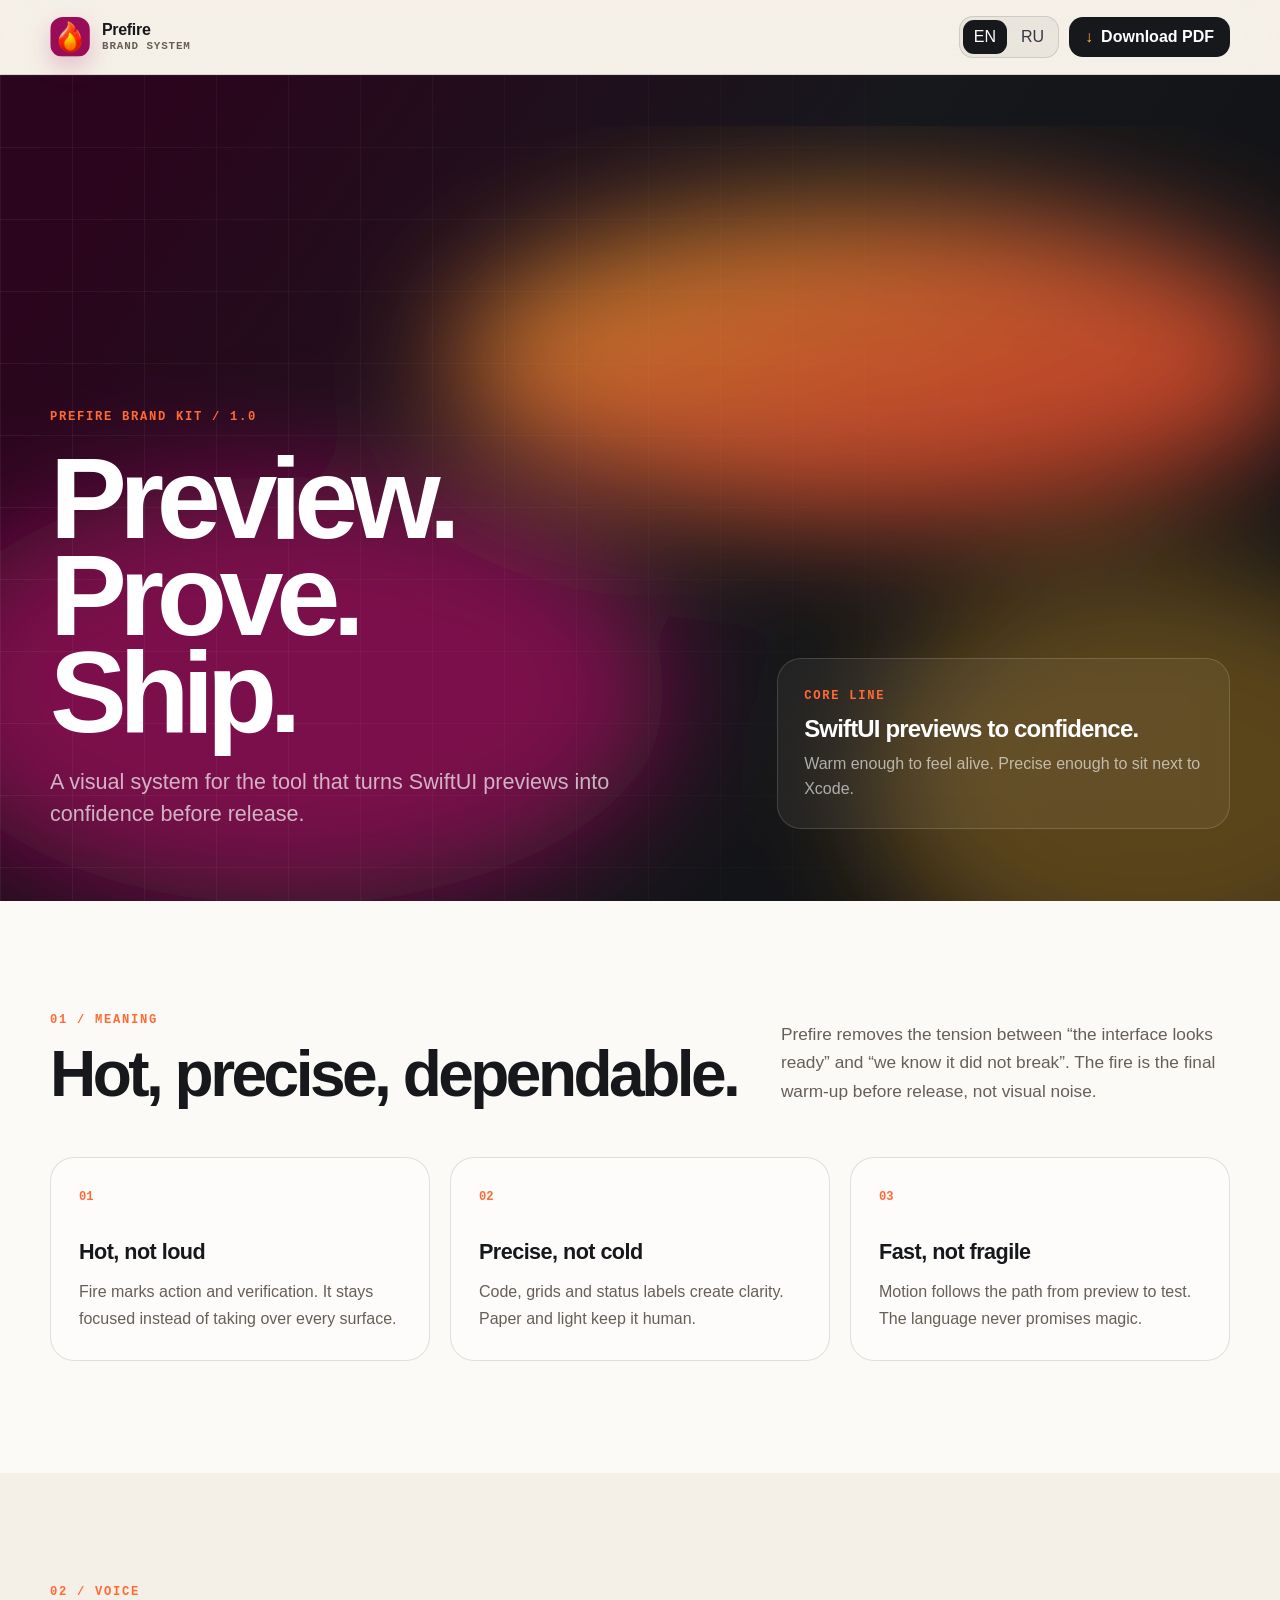
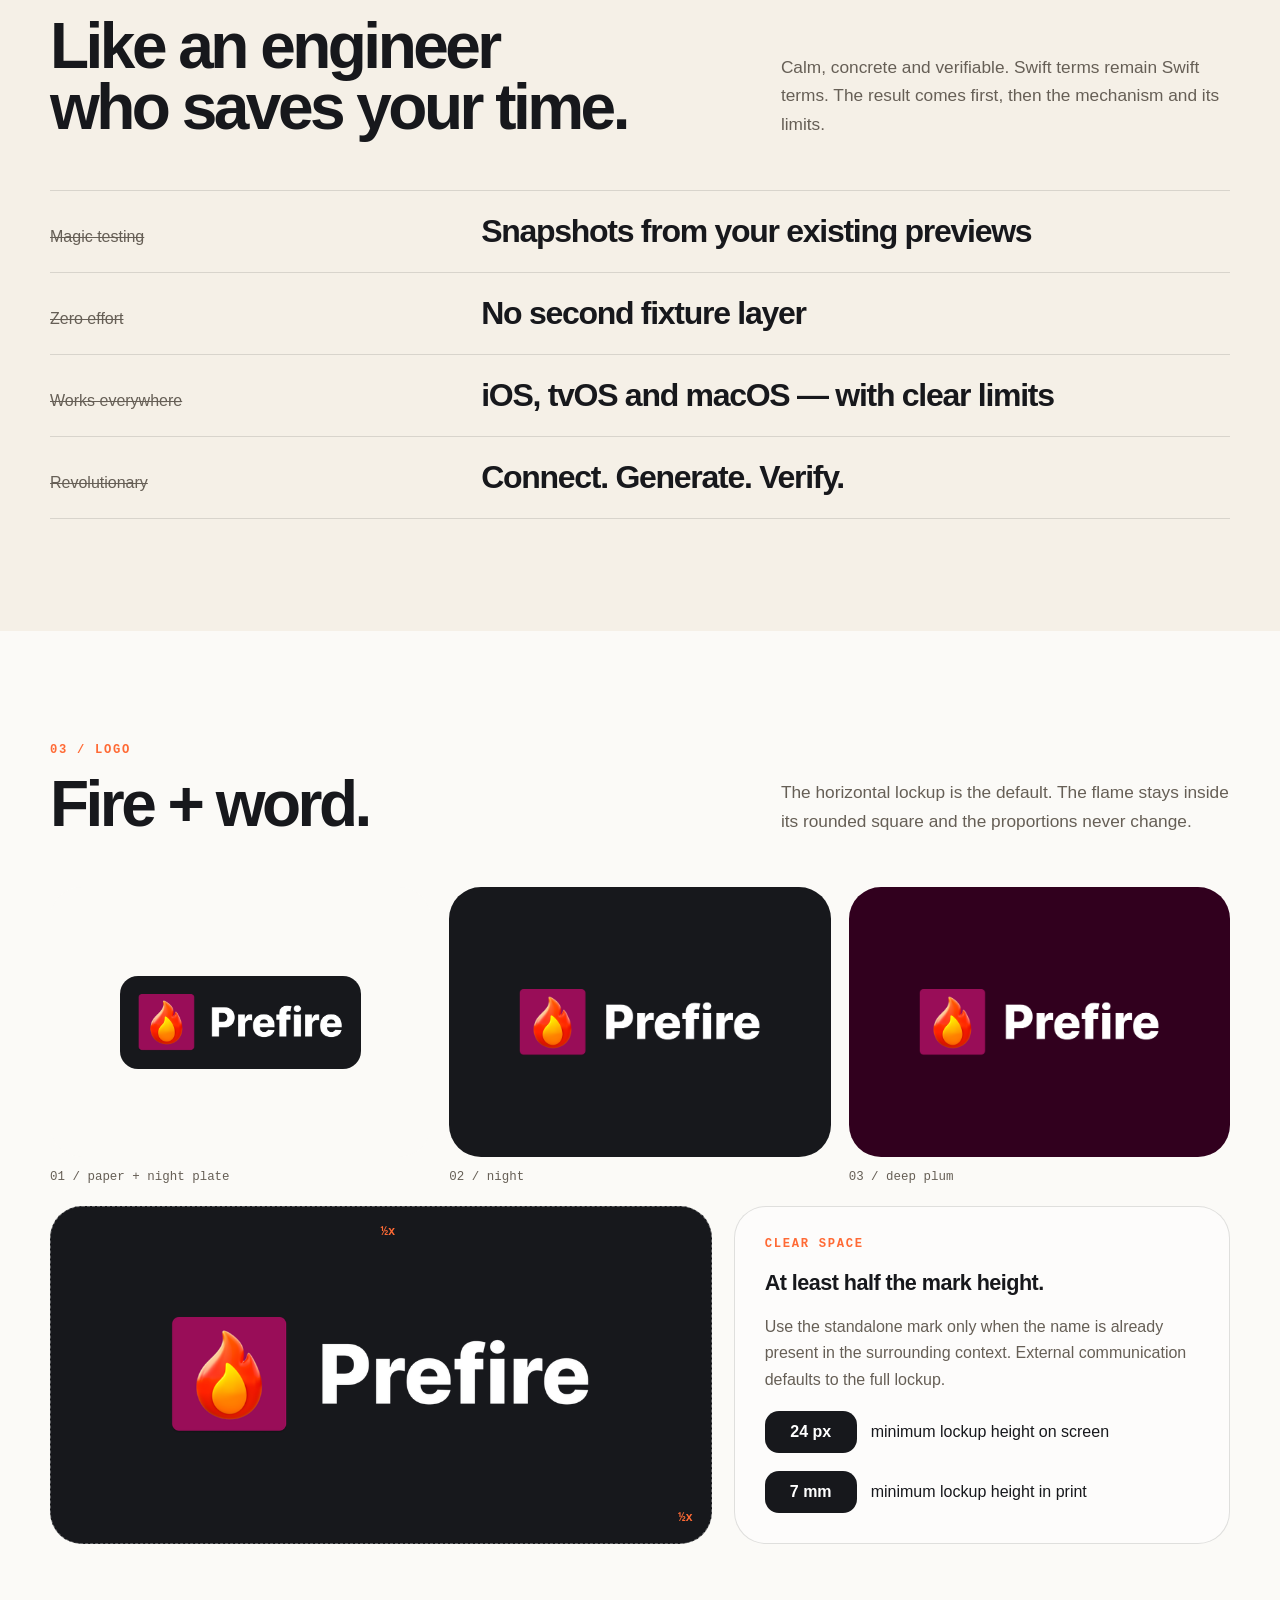
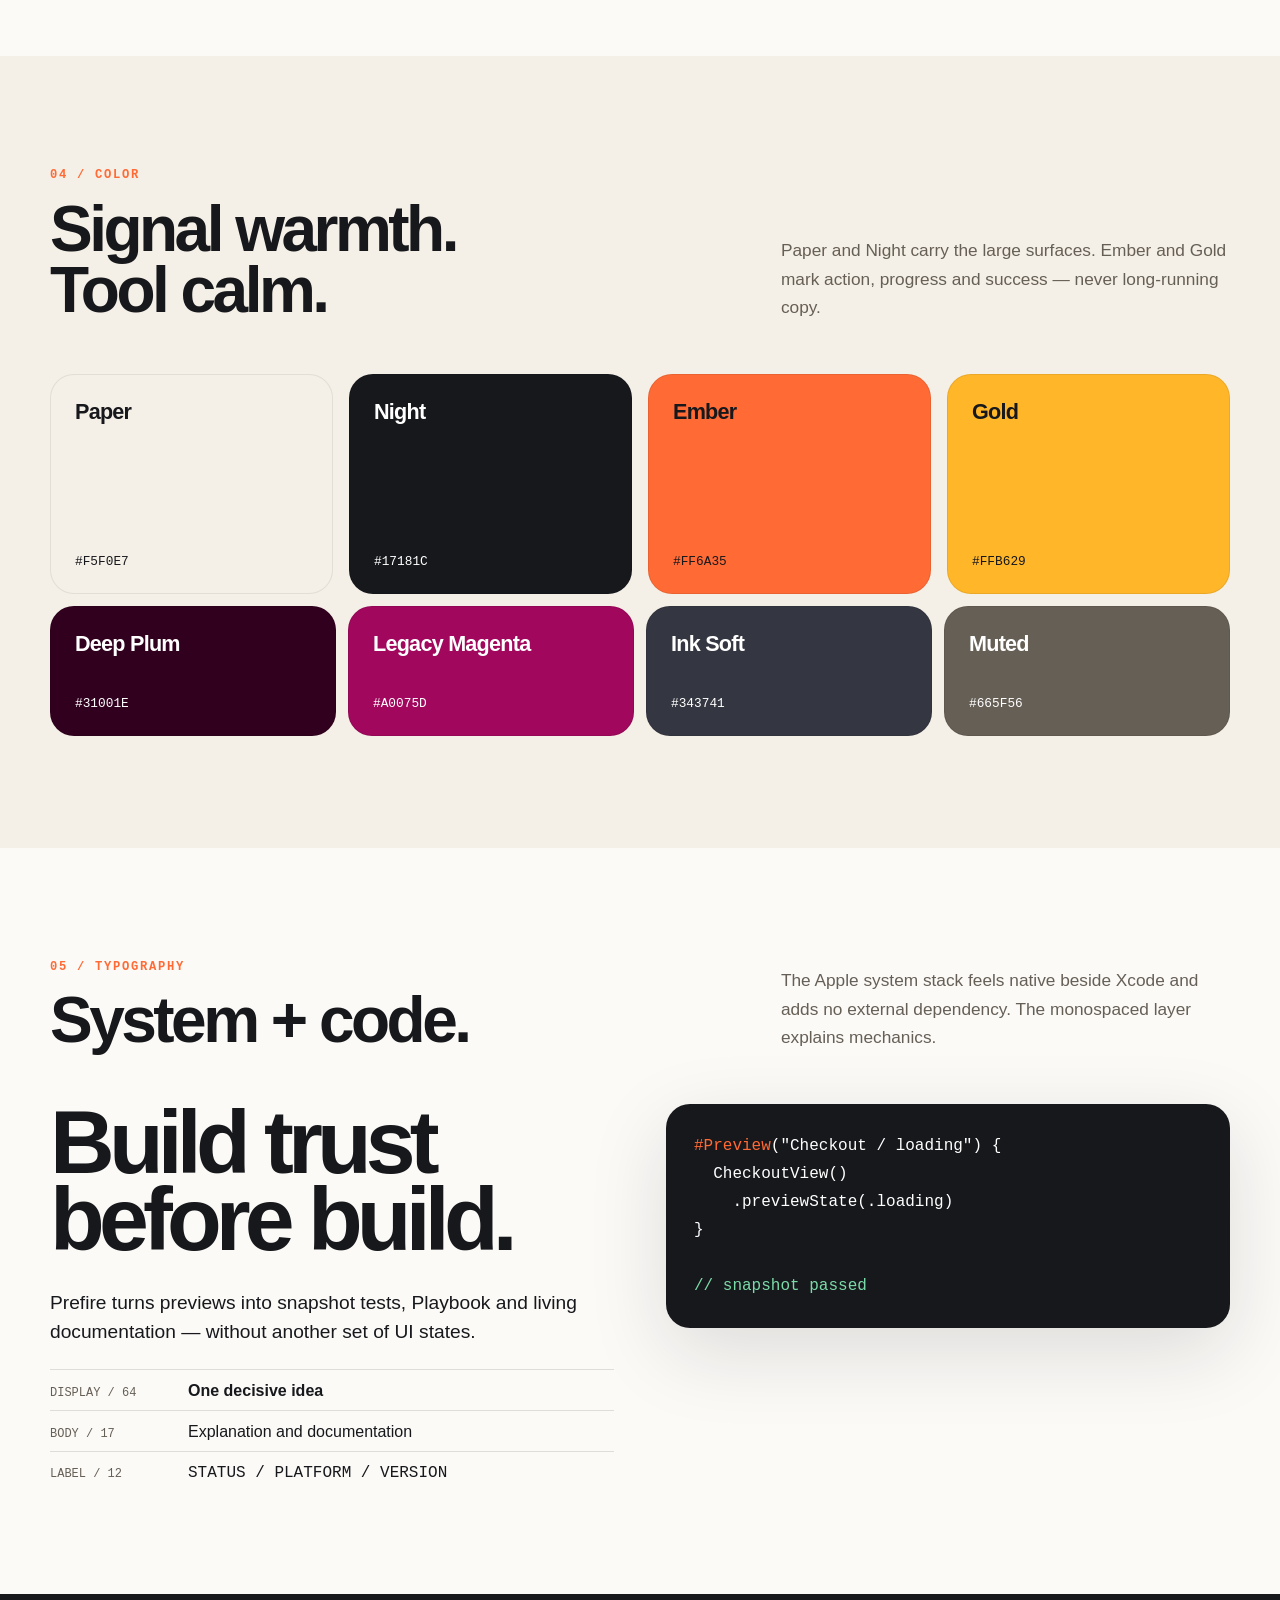
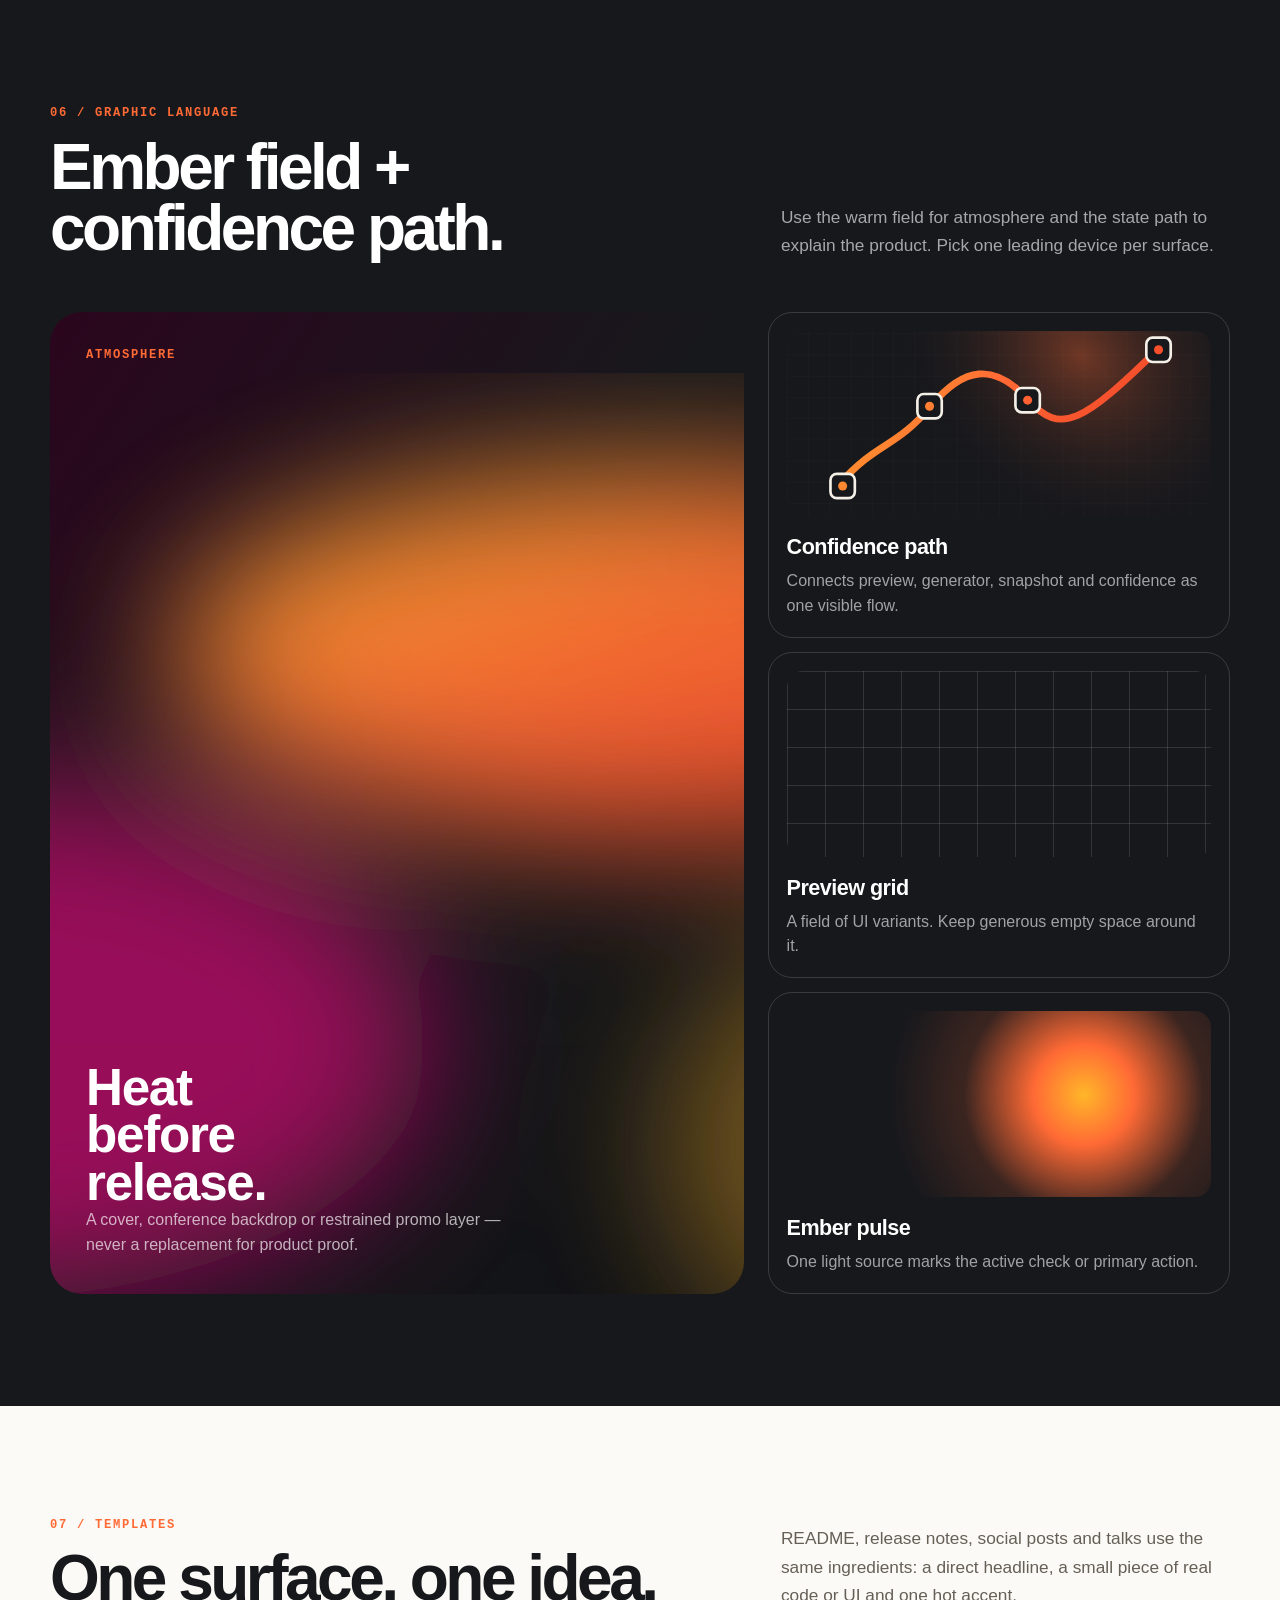
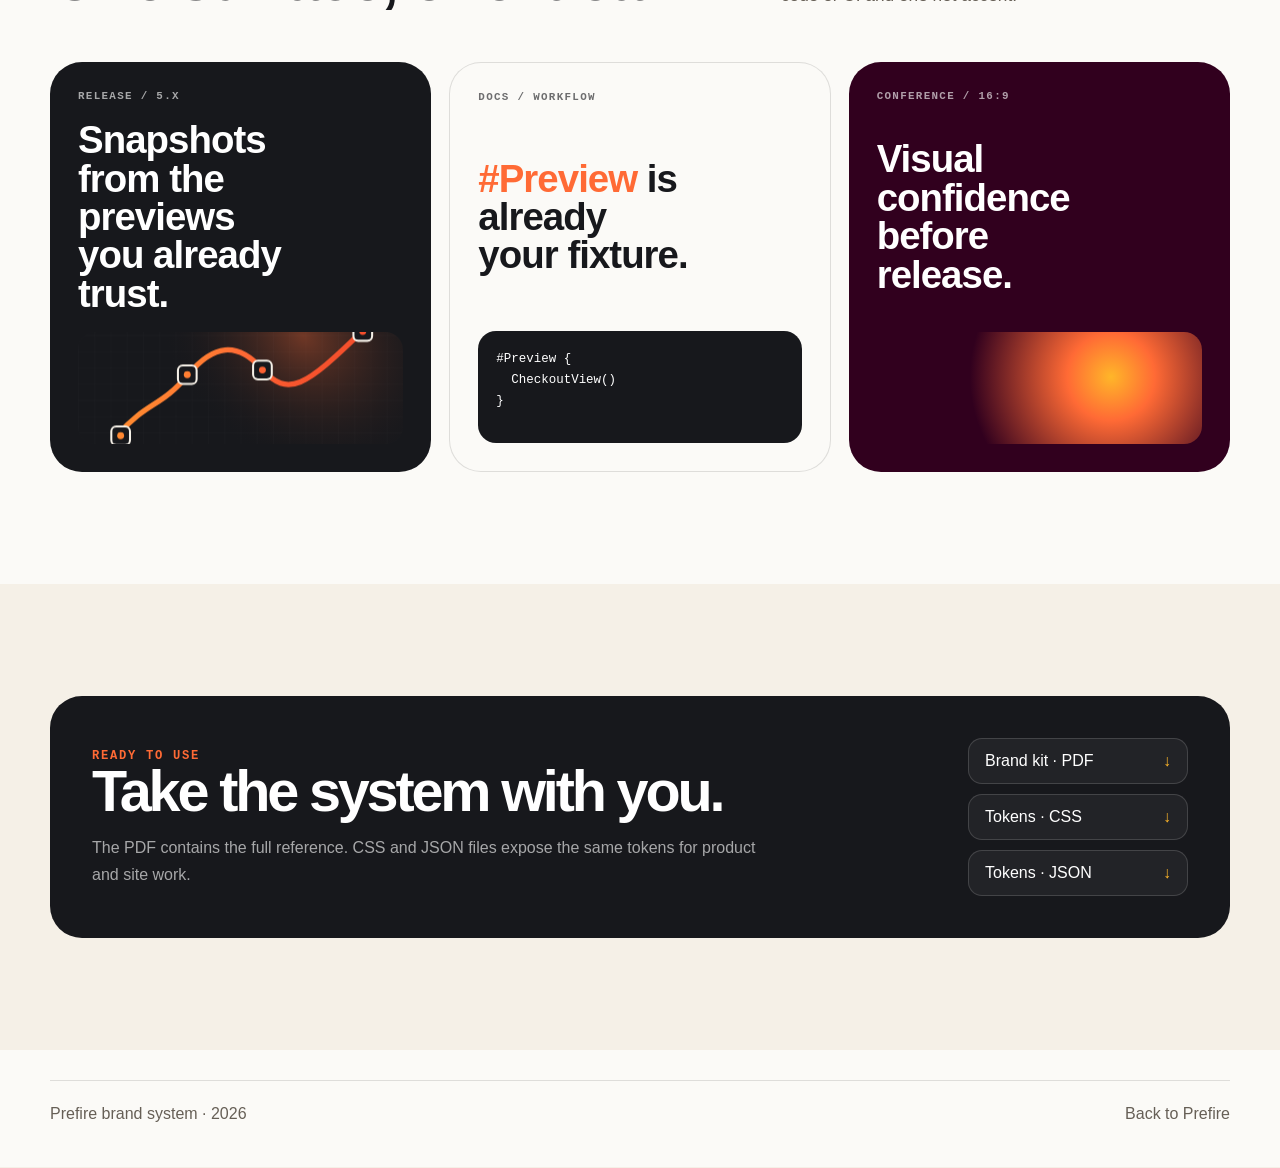
==== commit 2e8c56c8: "Tighten hero spacing and button corners" ====
--- a/brand/index.html
+++ b/brand/index.html
@@ -64,10 +64,10 @@
     .mark img { width:auto; max-width:none; height:40px; }
     .home-link small { display:block; margin-top:1px; color:var(--muted); font:600 .68rem/1.2 "SFMono-Regular",Menlo,monospace; letter-spacing:.08em; text-transform:uppercase; }
     .header-actions { display:flex; align-items:center; gap:10px; }
-    .language-switch { display:flex; gap:3px; padding:3px; border:1px solid var(--line); border-radius:999px; background:rgba(23,24,28,.05); }
-    .language-switch button { border:0; border-radius:999px; padding:8px 11px; color:var(--ink-soft); background:transparent; cursor:pointer; }
+    .language-switch { display:flex; gap:3px; padding:3px; border:1px solid var(--line); border-radius:14px; background:rgba(23,24,28,.05); }
+    .language-switch button { border:0; border-radius:11px; padding:8px 11px; color:var(--ink-soft); background:transparent; cursor:pointer; }
     .language-switch button.is-active { color:#fff; background:var(--ink); }
-    .download-link { display:inline-flex; align-items:center; gap:8px; padding:11px 16px; border-radius:999px; color:#fff; background:var(--ink); font-weight:750; }
+    .download-link { display:inline-flex; align-items:center; gap:8px; padding:11px 16px; border-radius:14px; color:#fff; background:var(--ink); font-weight:750; }
     .download-link::before { content:"↓"; color:var(--gold); }
 
     .hero { position:relative; min-height:calc(100vh - 74px); display:grid; align-items:end; color:#fff; background:var(--ink); overflow:hidden; }
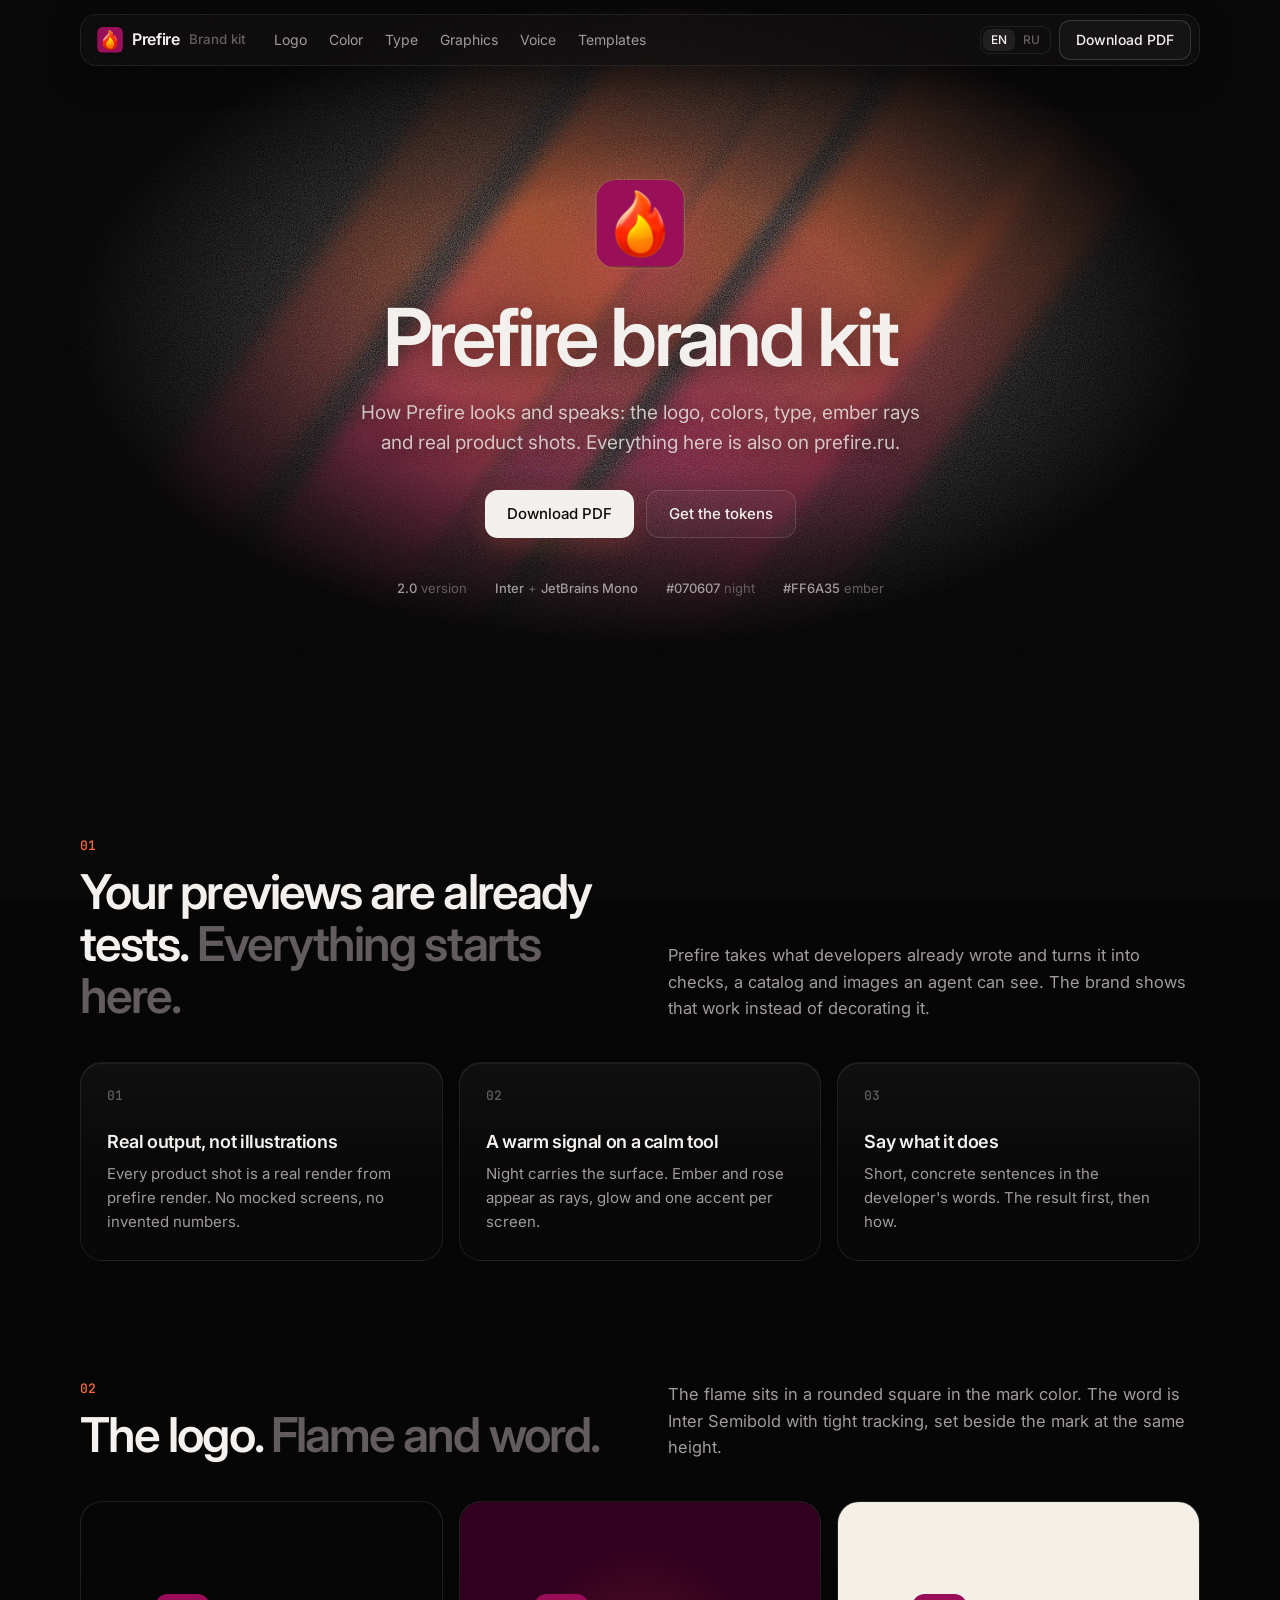
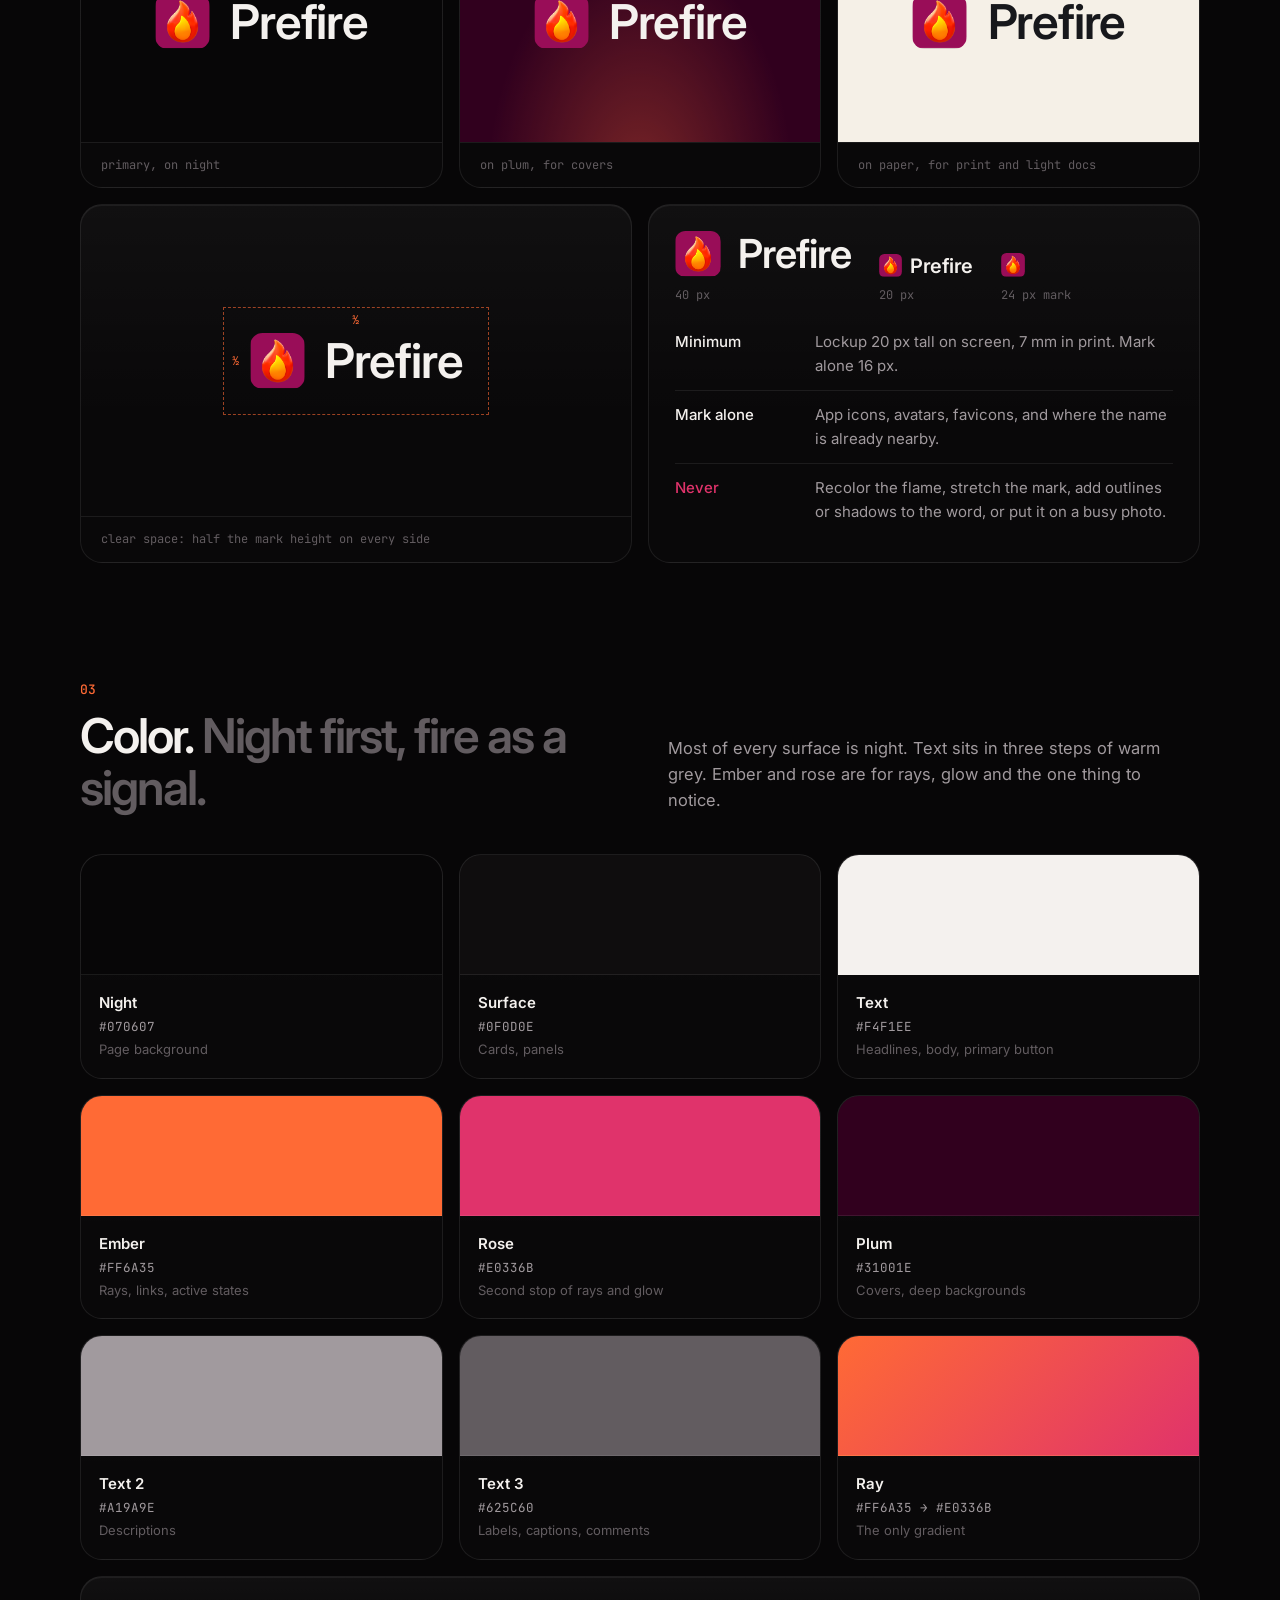
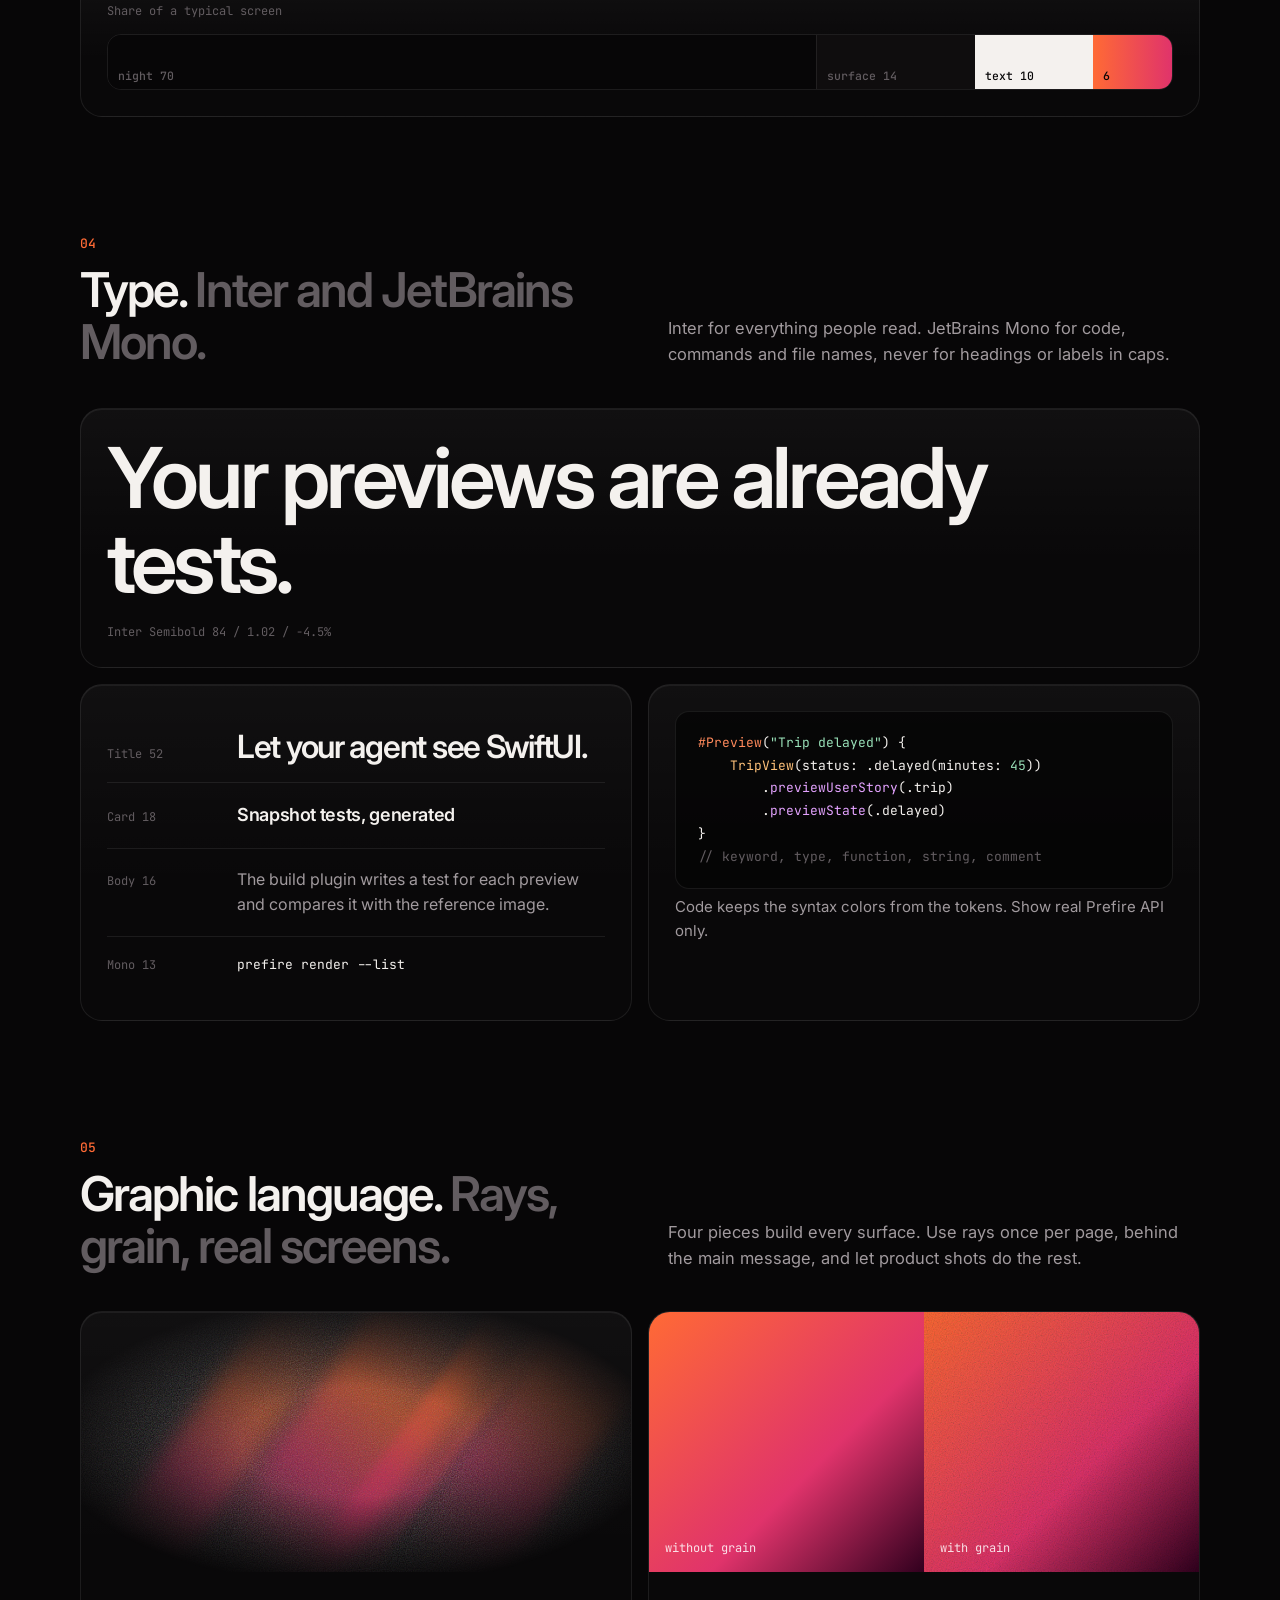
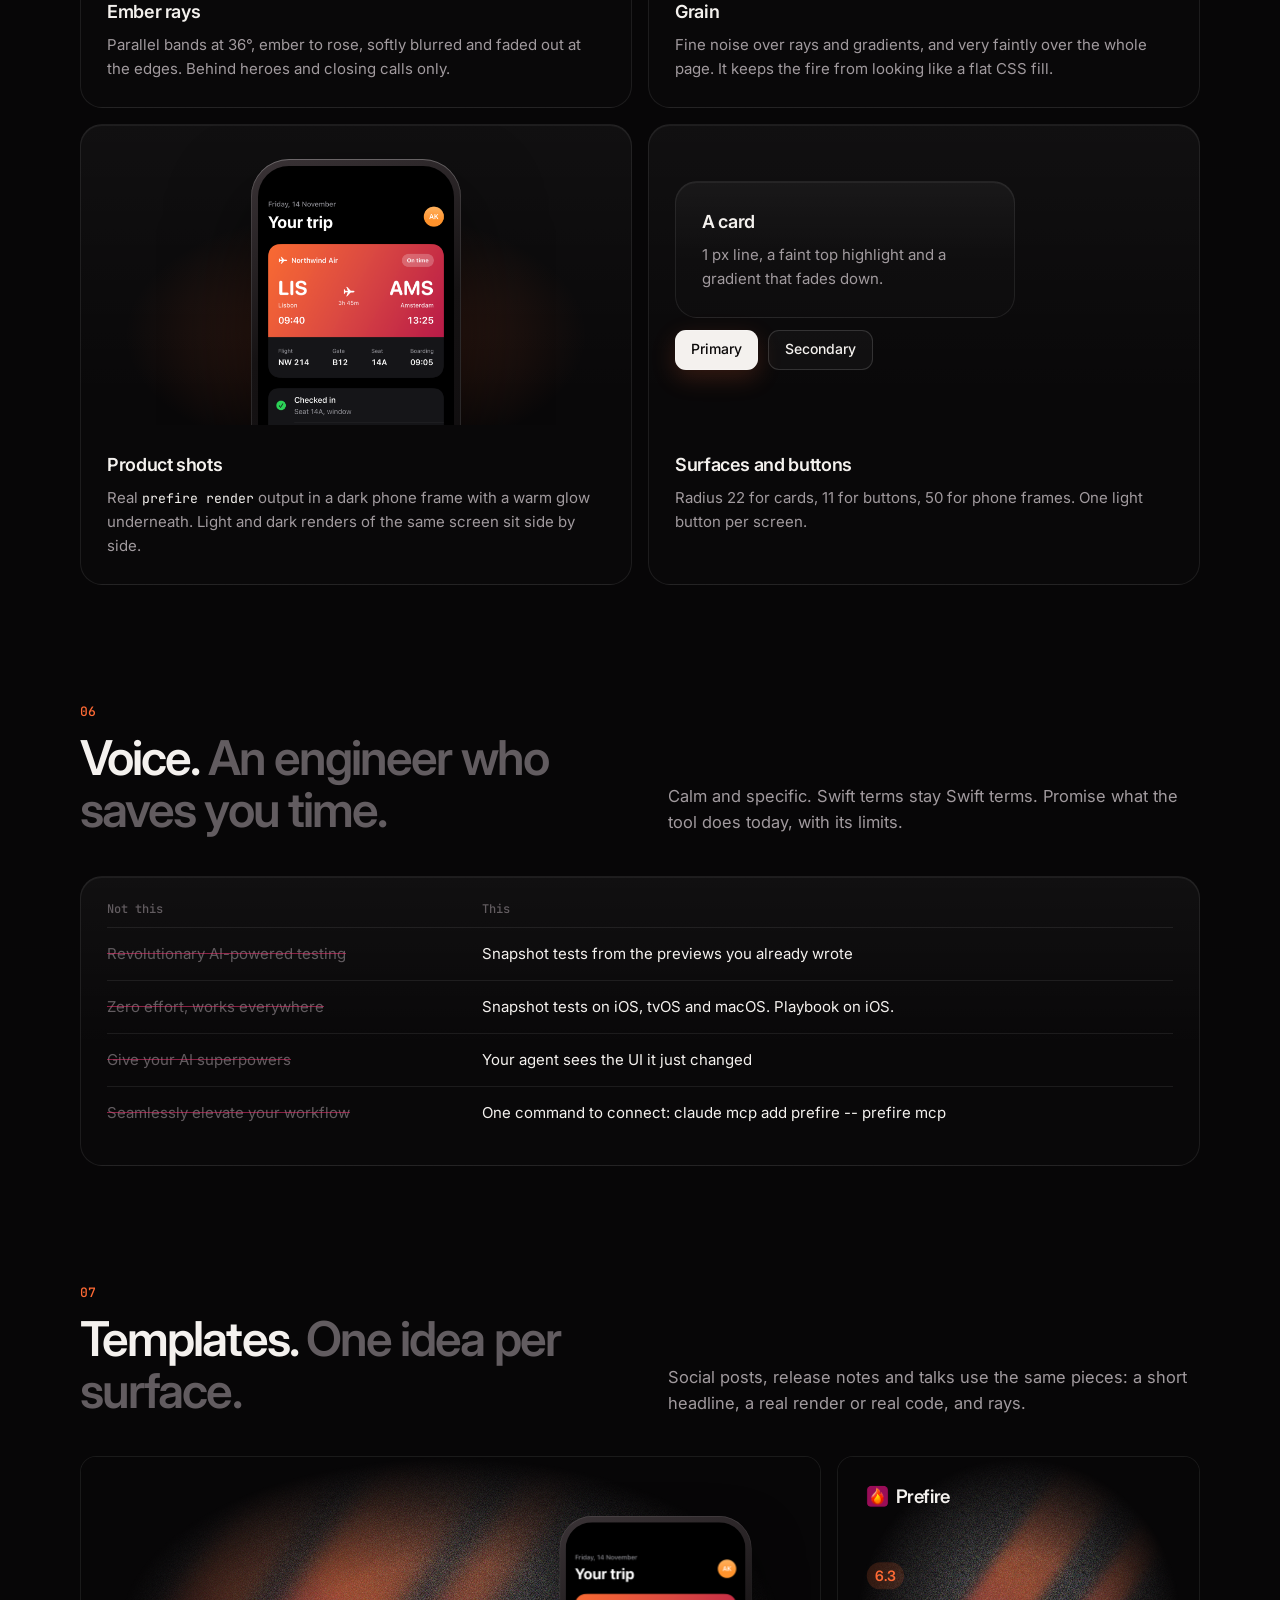
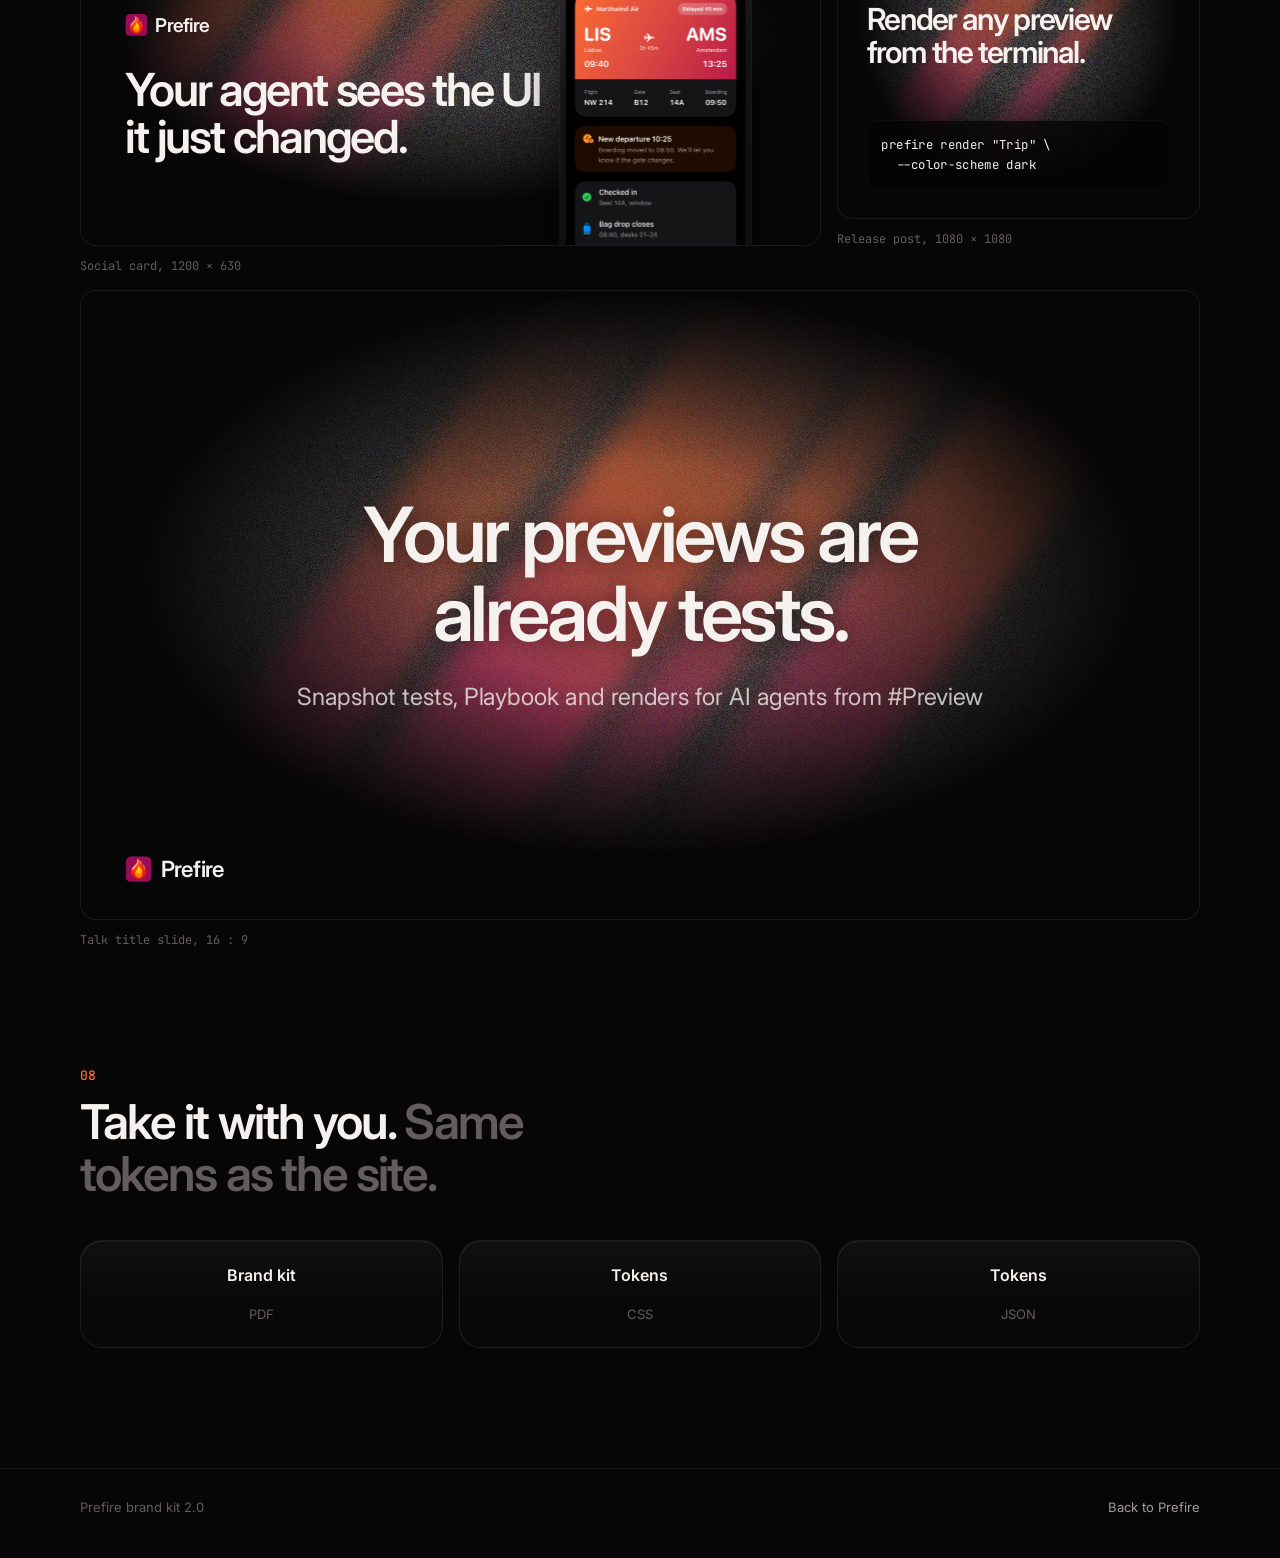
==== commit fa5a9ce0: "Rebuild the brand kit in the new site style Brand kit 2.0: night surfaces, ember rays and grain, Int" ====
--- a/brand/index.html
+++ b/brand/index.html
@@ -4,474 +4,548 @@
   <meta charset="utf-8">
   <meta name="viewport" content="width=device-width, initial-scale=1">
   <title>Prefire Brand Kit</title>
-  <meta name="description" content="Prefire logo, colors, typography, visual language, motion and downloadable brand assets.">
-  <meta name="theme-color" content="#17181c">
-  <meta property="og:type" content="website">
-  <meta property="og:title" content="Prefire Brand Kit">
-  <meta property="og:description" content="The visual system behind Prefire: previews to confidence.">
-  <meta property="og:url" content="https://prefire.ru/brand/">
+  <meta name="description" content="Prefire logo, colors, typography, graphic language, voice and templates, with downloadable tokens.">
+  <meta name="theme-color" content="#070607">
   <link rel="canonical" href="https://prefire.ru/brand/">
-  <link rel="icon" href="assets/prefire-logo.png">
+  <link rel="icon" type="image/png" href="assets/prefire-icon.png">
+  <link rel="preconnect" href="https://fonts.googleapis.com">
+  <link rel="preconnect" href="https://fonts.gstatic.com" crossorigin>
+  <link href="https://fonts.googleapis.com/css2?family=Inter:wght@400;500;600;700&family=JetBrains+Mono:wght@400;500&display=swap" rel="stylesheet">
+  <link rel="stylesheet" href="prefire-tokens.css">
   <style>
     :root {
-      --paper:#f5f0e7;
-      --paper-bright:#fbfaf7;
-      --ink:#17181c;
-      --ink-soft:#343741;
-      --muted:#665f56;
-      --ember:#ff6a35;
-      --ember-deep:#ee3b25;
-      --gold:#ffb629;
-      --plum:#31001e;
-      --magenta:#a0075d;
-      --white:#fff;
-      --line:rgba(23,24,28,.13);
-      --line-dark:rgba(255,255,255,.15);
-      --container:1180px;
-      --radius-xl:32px;
-      --radius-lg:24px;
-      --shadow:0 24px 80px rgba(23,24,28,.13);
+      --bg:var(--prefire-night);
+      --line:var(--prefire-line);
+      --line-strong:var(--prefire-line-strong);
+      --text:var(--prefire-text);
+      --text-2:var(--prefire-text-secondary);
+      --text-3:var(--prefire-text-tertiary);
+      --ember:var(--prefire-ember);
+      --rose:var(--prefire-rose);
+      --font-sans:var(--prefire-font-sans);
+      --font-mono:var(--prefire-font-mono);
+      --grain:url("data:image/svg+xml,%3Csvg xmlns='http://www.w3.org/2000/svg' width='180' height='180'%3E%3Cfilter id='n'%3E%3CfeTurbulence type='fractalNoise' baseFrequency='.85' numOctaves='3' stitchTiles='stitch'/%3E%3C/filter%3E%3Crect width='100%25' height='100%25' filter='url(%23n)'/%3E%3C/svg%3E");
+      --container:1120px;
     }
-
     * { box-sizing:border-box; }
-    html { scroll-behavior:smooth; }
-    body {
-      margin:0;
-      min-width:320px;
-      color:var(--ink);
-      background:var(--paper);
-      font-family:-apple-system,BlinkMacSystemFont,"SF Pro Display","Segoe UI",sans-serif;
-      overflow-x:hidden;
+    html { scroll-behavior:smooth; overflow-x:clip; color-scheme:dark; }
+    body { margin:0; min-width:320px; overflow-x:clip; color:var(--text); background:var(--bg); font:400 16px/1.6 var(--font-sans); -webkit-font-smoothing:antialiased; }
+    img { display:block; max-width:100%; height:auto; }
+    a { color:inherit; text-decoration:none; }
+    button { font:inherit; color:inherit; }
+    code,pre { font-family:var(--font-mono); }
+    h1,h2,h3,p,pre,figure,dl,dd { margin:0; }
+    h1,h2,h3 { font-weight:600; overflow-wrap:break-word; min-width:0; }
+    :focus-visible { outline:2px solid var(--ember); outline-offset:3px; }
+    ::selection { background:var(--ember); color:var(--bg); }
+    .container { width:min(calc(100% - 32px),var(--container)); margin:0 auto; }
+    .grain { position:fixed; inset:0; z-index:50; pointer-events:none; background-image:var(--grain); opacity:.035; }
+
+    .site-header { position:fixed; top:14px; left:0; right:0; z-index:40; }
+    .header-bar { display:flex; align-items:center; gap:28px; height:52px; padding:0 8px 0 16px; border:1px solid var(--line); border-radius:16px; background:rgba(16,13,15,.72); backdrop-filter:blur(18px) saturate(140%); box-shadow:0 10px 30px rgba(0,0,0,.35); }
+    .brand { display:flex; align-items:center; gap:9px; font-weight:600; letter-spacing:-.02em; }
+    .brand small { color:var(--text-3); font-weight:500; letter-spacing:0; }
+    .mark { flex:0 0 auto; overflow:hidden; border-radius:23%; }
+    .mark img { width:100%; height:100%; }
+    .main-nav { display:flex; gap:22px; color:var(--text-2); font-size:14px; }
+    .main-nav a:hover { color:var(--text); }
+    .header-actions { display:flex; align-items:center; gap:8px; margin-left:auto; }
+    .language-switch { display:flex; padding:2px; border:1px solid var(--line); border-radius:9px; }
+    .language-switch button { border:0; border-radius:7px; padding:5px 8px; color:var(--text-3); background:transparent; font:500 12px/1 var(--font-sans); cursor:pointer; }
+    .language-switch button:hover { color:var(--text); }
+    .language-switch button.is-active { color:var(--text); background:rgba(255,255,255,.08); }
+    .btn { display:inline-flex; align-items:center; justify-content:center; gap:8px; height:40px; padding:0 16px; border-radius:var(--prefire-radius-button); font-size:14px; font-weight:500; white-space:nowrap; transition:background-color .15s ease,border-color .15s ease; }
+    .btn-light { color:#0b0909; background:var(--text); box-shadow:0 0 0 1px rgba(255,255,255,.2) inset,0 8px 24px rgba(255,106,53,.18); }
+    .btn-light:hover { background:#fff; }
+    .btn-ghost { border:1px solid var(--line-strong); background:rgba(255,255,255,.03); }
+    .btn-ghost:hover { border-color:rgba(255,255,255,.24); background:rgba(255,255,255,.06); }
+    .btn-lg { height:48px; padding:0 22px; border-radius:13px; font-size:15px; }
+
+    .rays { position:absolute; inset:0; overflow:hidden; pointer-events:none; -webkit-mask-image:radial-gradient(ellipse 60% 60% at 50% 45%,#000 30%,transparent 75%); mask-image:radial-gradient(ellipse 60% 60% at 50% 45%,#000 30%,transparent 75%); }
+    .rays span { position:absolute; top:-30%; width:var(--w,110px); height:160%; left:var(--x); background:var(--prefire-ray); opacity:var(--o,.55); filter:blur(var(--b,10px)); transform:rotate(36deg); }
+    .rays::after { content:""; position:absolute; inset:0; background-image:var(--grain); opacity:.55; mix-blend-mode:multiply; }
+
+    .hero { position:relative; padding:180px 0 120px; text-align:center; isolation:isolate; }
+    .hero .rays { z-index:-1; }
+    .hero-mark { width:88px; height:88px; margin:0 auto 28px; box-shadow:0 20px 60px rgba(224,51,107,.35),0 0 0 1px rgba(255,255,255,.12); }
+    h1 { max-width:13ch; margin:0 auto; font-size:clamp(44px,7vw,80px); line-height:1.02; letter-spacing:-.045em; text-shadow:0 2px 30px rgba(0,0,0,.45); }
+    .hero p { max-width:48ch; margin:20px auto 0; color:rgba(244,241,238,.78); font-size:clamp(16px,1.6vw,19px); text-shadow:0 1px 16px rgba(0,0,0,.6); }
+    .hero-actions { display:flex; flex-wrap:wrap; justify-content:center; gap:12px; margin-top:32px; }
+    .meta { display:flex; flex-wrap:wrap; justify-content:center; gap:8px 28px; margin-top:40px; color:var(--text-3); font-size:13px; }
+    .meta b { color:var(--text-2); font-weight:500; }
+
+    .section { padding:120px 0 0; }
+    .section-head { display:grid; grid-template-columns:minmax(0,1fr) minmax(0,1fr); gap:20px 56px; align-items:end; margin-bottom:40px; }
+    .index { display:block; margin-bottom:14px; color:var(--ember); font:500 13px/1 var(--font-mono); }
+    h2 { font-size:clamp(30px,4vw,48px); line-height:1.08; letter-spacing:-.04em; }
+    h2 .dim { color:var(--text-3); }
+    .section-head p { color:var(--text-2); font-size:16.5px; max-width:52ch; }
+    .grid { display:grid; grid-template-columns:repeat(6,minmax(0,1fr)); gap:16px; }
+    .span-2 { grid-column:span 2; } .span-3 { grid-column:span 3; } .span-4 { grid-column:span 4; } .span-6 { grid-column:span 6; }
+    .card { position:relative; display:flex; flex-direction:column; min-width:0; overflow:hidden; border:1px solid var(--line); border-radius:var(--prefire-radius-card); background:linear-gradient(180deg,rgba(255,255,255,.045),rgba(255,255,255,.012) 60%); box-shadow:0 1px 0 rgba(255,255,255,.06) inset; }
+    .card-pad { padding:26px; }
+    .card h3 { font-size:18px; letter-spacing:-.02em; }
+    .card p { margin-top:6px; color:var(--text-2); font-size:15px; }
+    .card p code { color:var(--text); font-size:.88em; }
+    .label { color:var(--text-3); font:400 12px/1.4 var(--font-mono); }
+    .num { display:block; margin-bottom:26px; color:var(--text-3); font:500 13px/1 var(--font-mono); }
+
+    /* logo */
+    .lockup { display:inline-flex; align-items:center; gap:.42em; font-weight:600; letter-spacing:-.025em; line-height:1; }
+    .lockup .mark { width:1.15em; height:1.15em; }
+    .logo-stage { flex:1; display:flex; align-items:center; justify-content:center; min-height:240px; padding:40px 24px; }
+    .on-night { background:var(--prefire-night); }
+    .on-plum { background:radial-gradient(ellipse at 50% 120%,rgba(255,106,53,.35),transparent 60%),var(--prefire-plum); }
+    .on-paper { background:var(--prefire-paper); color:#17181c; }
+    .logo-stage .lockup { font-size:clamp(34px,4vw,48px); }
+    .logo-caption { display:flex; justify-content:space-between; gap:12px; padding:14px 20px; border-top:1px solid var(--line); }
+    .on-paper + .logo-caption { border-top-color:var(--line); }
+    .clearspace { position:relative; display:inline-flex; padding:.58em; border:1px dashed rgba(255,106,53,.6); font-size:44px; }
+    .clearspace::before,.clearspace::after { content:"½"; position:absolute; color:var(--ember); font:500 12px/1 var(--font-mono); }
+    .clearspace::before { top:6px; left:50%; transform:translateX(-50%); }
+    .clearspace::after { left:8px; top:50%; transform:translateY(-50%); }
+    .sizes { display:flex; align-items:flex-end; gap:28px; flex-wrap:wrap; }
+    .sizes figure { display:grid; gap:10px; justify-items:start; }
+    .rules { display:grid; gap:0; margin:0; padding:0; list-style:none; }
+    .rules li { display:grid; grid-template-columns:128px minmax(0,1fr); gap:12px; padding:12px 0; border-top:1px solid var(--line); color:var(--text-2); font-size:15px; }
+    .rules li:first-child { border-top:0; padding-top:0; }
+    .rules b { color:var(--text); font-weight:500; }
+    .rules .no { color:var(--rose); }
+
+    /* color */
+    .swatch { display:flex; flex-direction:column; min-height:220px; }
+    .swatch-chip { flex:1; min-height:120px; border-bottom:1px solid var(--line); }
+    .swatch-info { display:grid; gap:2px; padding:16px 18px 18px; }
+    .swatch-info b { font-size:15px; font-weight:600; }
+    .swatch-info code { color:var(--text-2); font-size:12.5px; }
+    .swatch-info span { color:var(--text-3); font-size:13px; }
+    .ratio { display:flex; height:56px; overflow:hidden; border:1px solid var(--line); border-radius:14px; }
+    .ratio div { display:flex; align-items:flex-end; padding:8px 10px; font:500 11.5px/1 var(--font-mono); }
+
+    /* type */
+    .type-display { font-size:clamp(48px,7vw,84px); line-height:1.02; letter-spacing:-.045em; font-weight:600; }
+    .type-row { display:grid; grid-template-columns:110px minmax(0,1fr); gap:20px; align-items:baseline; padding:18px 0; border-top:1px solid var(--line); }
+    .type-row:first-child { border-top:0; }
+    .code { padding:20px 22px; border:1px solid var(--line); border-radius:14px; background:var(--prefire-inset); overflow:auto; font-size:13px; line-height:1.75; }
+    .kw { color:var(--prefire-code-keyword); } .ty { color:var(--prefire-code-type); } .fn { color:var(--prefire-code-function); } .st { color:var(--prefire-code-string); } .cm { color:var(--prefire-code-comment); }
+
+    /* graphic */
+    .demo { position:relative; min-height:260px; overflow:hidden; isolation:isolate; }
+    .demo .rays { z-index:-1; -webkit-mask-image:radial-gradient(ellipse 70% 70% at 50% 50%,#000 30%,transparent 80%); mask-image:radial-gradient(ellipse 70% 70% at 50% 50%,#000 30%,transparent 80%); }
+    .grain-demo { display:grid; grid-template-columns:1fr 1fr; min-height:260px; }
+    .grain-demo div { display:flex; align-items:flex-end; padding:16px; background:linear-gradient(135deg,var(--ember),var(--rose) 60%,var(--prefire-plum)); }
+    .grain-demo div:last-child { position:relative; }
+    .grain-demo div:last-child::after { content:""; position:absolute; inset:0; background-image:var(--grain); opacity:.6; mix-blend-mode:multiply; }
+    .grain-demo .label { position:relative; z-index:1; color:rgba(255,255,255,.85); }
+    .phone { width:210px; padding:7px; border-radius:38px; background:linear-gradient(160deg,#3a3336,#151213 40%,#0d0b0c); box-shadow:0 0 0 1px rgba(255,255,255,.1) inset,0 1px 0 rgba(255,255,255,.18) inset,0 40px 80px rgba(0,0,0,.6); }
+    .phone img { border-radius:31px; }
+    .phone-demo { display:flex; justify-content:center; align-items:flex-start; height:300px; padding-top:34px; overflow:hidden; background:radial-gradient(ellipse 60% 60% at 50% 70%,rgba(255,106,53,.22),transparent 70%); }
+    .surface-demo { display:grid; gap:12px; padding:26px; }
+    .surface-demo .btn { justify-self:start; }
+
+    /* voice */
+    .voice { width:100%; border-collapse:collapse; font-size:15px; }
+    .voice th { padding:0 0 12px; color:var(--text-3); font:500 12px/1 var(--font-mono); text-align:left; }
+    .voice td { padding:14px 20px 14px 0; border-top:1px solid var(--line); vertical-align:top; }
+    .voice td:first-child { color:var(--text-3); text-decoration:line-through; text-decoration-color:rgba(224,51,107,.6); }
+    .voice td:last-child { color:var(--text); }
+
+    /* templates */
+    .tpl-frame { position:relative; overflow:hidden; border:1px solid var(--line); border-radius:16px; background:var(--prefire-night); }
+    .tpl-frame.r-social { aspect-ratio:1200/630; } .tpl-frame.r-square { aspect-ratio:1/1; } .tpl-frame.r-slide { aspect-ratio:16/9; }
+    .tpl { position:absolute; top:0; left:0; overflow:hidden; isolation:isolate; transform-origin:0 0; transform:scale(var(--s,.3)); background:var(--prefire-night); }
+    .tpl .rays { z-index:-1; }
+    .tpl .rays span { filter:blur(var(--b,18px)); }
+    .tpl-social { width:1200px; height:630px; display:grid; grid-template-columns:1.25fr .75fr; align-items:center; padding:0 0 0 72px; }
+    .tpl-social h3 { font-size:74px; line-height:1.04; letter-spacing:-.045em; }
+    .tpl-social .lockup { font-size:31px; margin-bottom:48px; }
+    .tpl-social .tpl-phone { align-self:start; margin-top:96px; width:312px; padding:10px; border-radius:53px; background:linear-gradient(160deg,#3a3336,#151213 40%,#0d0b0c); box-shadow:0 0 0 1px rgba(255,255,255,.1) inset,0 40px 80px rgba(0,0,0,.6); }
+    .tpl-social .tpl-phone img { border-radius:43px; }
+    .tpl-release { width:1080px; height:1080px; display:flex; flex-direction:column; justify-content:space-between; padding:86px; }
+    .tpl-release .lockup { font-size:56px; }
+    .tpl-release b { display:inline-block; padding:6px 26px; border-radius:999px; background:rgba(255,106,53,.16); color:var(--ember); font-size:43px; font-weight:600; }
+    .tpl-release h3 { margin-top:43px; font-size:91px; line-height:1.05; letter-spacing:-.045em; }
+    .tpl-release pre { padding:43px; border:1px solid var(--line); border-radius:32px; background:var(--prefire-inset); font-size:37px; line-height:1.6; }
+    .tpl-slide { width:1600px; height:900px; display:flex; flex-direction:column; justify-content:center; align-items:center; text-align:center; padding:96px; }
+    .tpl-slide h3 { font-size:109px; line-height:1.04; letter-spacing:-.045em; max-width:14ch; text-shadow:0 2px 30px rgba(0,0,0,.45); }
+    .tpl-slide p { margin-top:35px; color:rgba(244,241,238,.78); font-size:34px; }
+    .tpl-slide .lockup { position:absolute; left:64px; bottom:54px; font-size:32px; }
+    .tpl-caption { display:flex; justify-content:space-between; gap:12px; margin-top:12px; }
+
+    .downloads { display:grid; grid-template-columns:repeat(3,minmax(0,1fr)); gap:16px; }
+    .download { display:flex; justify-content:space-between; align-items:center; gap:16px; padding:22px 24px; }
+    .download:hover { border-color:var(--line-strong); }
+    .download b { font-weight:600; }
+    .download span { color:var(--text-3); font-size:13px; }
+
+    .footer { margin-top:120px; padding:28px 0 40px; border-top:1px solid var(--line); color:var(--text-3); font-size:13px; }
+    .footer-inner { display:flex; flex-wrap:wrap; justify-content:space-between; gap:14px 28px; }
+    .footer a { color:var(--text-2); }
+    .footer a:hover { color:var(--text); }
+
+    @media (max-width:980px) {
+      .main-nav { display:none; }
+      .span-2,.span-3,.span-4 { grid-column:span 6; }
+      .section-head { grid-template-columns:minmax(0,1fr); }
+      .downloads { grid-template-columns:minmax(0,1fr); }
     }
-    img { display:block; max-width:100%; }
-    a { color:inherit; text-decoration:none; }
-    button { font:inherit; }
-    code,.mono { font-family:"SFMono-Regular",Menlo,Consolas,monospace; }
-    :focus-visible { outline:3px solid var(--gold); outline-offset:4px; }
-    .container { width:min(calc(100% - 32px),var(--container)); margin:0 auto; }
-
-    .header {
-      position:sticky;
-      top:0;
-      z-index:20;
-      background:rgba(245,240,231,.88);
-      backdrop-filter:blur(18px);
-      border-bottom:1px solid var(--line);
+    @media (max-width:600px) {
+      .site-header { top:8px; }
+      .header-bar { gap:12px; padding:0 6px 0 12px; }
+      .brand small,.header-actions .btn { display:none; }
+      .hero { padding:130px 0 80px; }
+      .section { padding-top:90px; }
+      .type-row,.rules li { grid-template-columns:minmax(0,1fr); gap:6px; }
+      .card-pad { padding:20px; }
+      .hero-actions .btn { flex:1 1 auto; }
     }
-    .header-inner { min-height:74px; display:flex; align-items:center; justify-content:space-between; gap:20px; }
-    .home-link { display:flex; align-items:center; gap:12px; font-weight:800; letter-spacing:-.02em; }
-    .mark { width:40px; height:40px; border-radius:13px; overflow:hidden; box-shadow:0 10px 24px rgba(160,7,93,.22); flex:0 0 auto; }
-    .mark img { width:auto; max-width:none; height:40px; }
-    .home-link small { display:block; margin-top:1px; color:var(--muted); font:600 .68rem/1.2 "SFMono-Regular",Menlo,monospace; letter-spacing:.08em; text-transform:uppercase; }
-    .header-actions { display:flex; align-items:center; gap:10px; }
-    .language-switch { display:flex; gap:3px; padding:3px; border:1px solid var(--line); border-radius:14px; background:rgba(23,24,28,.05); }
-    .language-switch button { border:0; border-radius:11px; padding:8px 11px; color:var(--ink-soft); background:transparent; cursor:pointer; }
-    .language-switch button.is-active { color:#fff; background:var(--ink); }
-    .download-link { display:inline-flex; align-items:center; gap:8px; padding:11px 16px; border-radius:14px; color:#fff; background:var(--ink); font-weight:750; }
-    .download-link::before { content:"↓"; color:var(--gold); }
-
-    .hero { position:relative; min-height:calc(100vh - 74px); display:grid; align-items:end; color:#fff; background:var(--ink); overflow:hidden; }
-    .hero::after { content:""; position:absolute; inset:0; background-image:linear-gradient(rgba(255,255,255,.055) 1px,transparent 1px),linear-gradient(90deg,rgba(255,255,255,.055) 1px,transparent 1px); background-size:72px 72px; mask-image:linear-gradient(90deg,#000,transparent 86%); pointer-events:none; }
-    .hero-bg { position:absolute; inset:0; width:100%; height:100%; object-fit:cover; opacity:.78; }
-    .hero-inner { position:relative; z-index:1; display:grid; grid-template-columns:minmax(0,1.2fr) minmax(300px,.8fr); gap:48px; align-items:end; padding:100px 0 72px; }
-    .eyebrow { color:var(--ember); font:750 .76rem/1.2 "SFMono-Regular",Menlo,monospace; letter-spacing:.14em; text-transform:uppercase; }
-    h1,h2,h3,p { margin:0; }
-    h1 { max-width:9ch; font-size:clamp(4rem,9vw,8.5rem); line-height:.84; letter-spacing:-.065em; text-wrap:balance; }
-    h2 { font-size:clamp(2.35rem,5vw,4.7rem); line-height:.96; letter-spacing:-.055em; text-wrap:balance; }
-    h3 { font-size:1.35rem; letter-spacing:-.025em; }
-    .hero-copy { display:grid; gap:26px; }
-    .hero-copy p { max-width:640px; color:rgba(255,255,255,.68); font-size:clamp(1.1rem,2vw,1.35rem); line-height:1.45; }
-    .hero-note { align-self:end; padding:26px; border:1px solid var(--line-dark); border-radius:var(--radius-lg); background:rgba(255,255,255,.055); backdrop-filter:blur(14px); }
-    .hero-note strong { display:block; margin:12px 0 9px; font-size:1.5rem; letter-spacing:-.035em; }
-    .hero-note p { color:rgba(255,255,255,.62); line-height:1.55; }
-
-    .section { padding:112px 0; }
-    .section-soft { background:var(--paper-bright); }
-    .section-dark { color:#fff; background:var(--ink); }
-    .section-plum { color:#fff; background:var(--plum); }
-    .section-head { display:grid; grid-template-columns:minmax(0,1fr) minmax(280px,.65fr); gap:40px; align-items:end; margin-bottom:52px; }
-    .section-head .title { display:grid; gap:16px; }
-    .section-head > p { color:var(--muted); font-size:1.08rem; line-height:1.65; }
-    .section-dark .section-head > p,.section-plum .section-head > p { color:rgba(255,255,255,.62); }
-    .grid-3 { display:grid; grid-template-columns:repeat(3,minmax(0,1fr)); gap:20px; }
-    .grid-4 { display:grid; grid-template-columns:repeat(4,minmax(0,1fr)); gap:16px; }
-    .card { padding:28px; border:1px solid var(--line); border-radius:var(--radius-lg); background:rgba(255,255,255,.48); }
-    .section-dark .card,.section-plum .card { border-color:var(--line-dark); background:rgba(255,255,255,.045); }
-    .card p { margin-top:14px; color:var(--muted); line-height:1.65; }
-    .section-dark .card p,.section-plum .card p { color:rgba(255,255,255,.62); }
-    .number { display:inline-flex; margin-bottom:36px; color:var(--ember); font:750 .76rem/1 "SFMono-Regular",Menlo,monospace; }
-
-    .voice-table { border-top:1px solid var(--line); }
-    .voice-row { display:grid; grid-template-columns:minmax(170px,.7fr) minmax(0,1.3fr); gap:28px; padding:22px 0; border-bottom:1px solid var(--line); align-items:baseline; }
-    .voice-row del { color:var(--muted); }
-    .voice-row strong { font-size:clamp(1.35rem,2.5vw,2.15rem); letter-spacing:-.04em; }
-
-    .logo-grid { display:grid; grid-template-columns:repeat(3,minmax(0,1fr)); gap:18px; }
-    .logo-surface { min-height:270px; padding:36px; border-radius:var(--radius-xl); display:grid; place-items:center; overflow:hidden; }
-    .logo-surface img { width:min(78%,300px); }
-    .logo-surface.paper { background:var(--paper-bright); }
-    .logo-surface.paper img { padding:18px; border-radius:18px; background:var(--ink); }
-    .logo-surface.night { background:var(--ink); }
-    .logo-surface.plum { background:var(--plum); }
-    .logo-caption { margin-top:13px; color:var(--muted); font-size:.78rem; }
-    .logo-rule { display:grid; grid-template-columns:minmax(0,1fr) minmax(280px,.75fr); gap:22px; margin-top:22px; }
-    .clearspace { min-height:300px; display:grid; place-items:center; border:1px dashed rgba(255,255,255,.32); border-radius:var(--radius-xl); background:var(--ink); position:relative; }
-    .clearspace::before,.clearspace::after { content:"½x"; position:absolute; color:var(--ember); font:700 .75rem "SFMono-Regular",Menlo,monospace; }
-    .clearspace::before { top:18px; left:50%; }
-    .clearspace::after { right:18px; bottom:18px; }
-    .clearspace img { width:min(75%,420px); }
-    .rule-copy { display:grid; align-content:center; gap:18px; padding:30px; border:1px solid var(--line); border-radius:var(--radius-xl); background:rgba(255,255,255,.48); }
-    .rule-copy p { color:var(--muted); line-height:1.65; }
-    .size-row { display:flex; align-items:center; gap:14px; }
-    .size-chip { min-width:92px; padding:12px 16px; border-radius:14px; color:#fff; background:var(--ink); text-align:center; font-weight:800; }
-
-    .swatch { min-height:220px; padding:24px; border-radius:var(--radius-lg); display:flex; flex-direction:column; justify-content:space-between; border:1px solid rgba(0,0,0,.08); }
-    .swatch strong { font-size:1.35rem; letter-spacing:-.035em; }
-    .swatch code { font-size:.8rem; }
-    .swatch.paper { background:var(--paper); }
-    .swatch.night { color:#fff; background:var(--ink); }
-    .swatch.ember { background:var(--ember); }
-    .swatch.gold { background:var(--gold); }
-    .supporting-swatches { display:grid; grid-template-columns:repeat(4,1fr); gap:12px; margin-top:12px; }
-    .supporting-swatches .swatch { min-height:130px; }
-
-    .type-grid { display:grid; grid-template-columns:1fr 1fr; gap:52px; align-items:start; }
-    .type-display { font-size:clamp(3.4rem,7vw,7rem); font-weight:800; line-height:.86; letter-spacing:-.065em; }
-    .type-body { margin-top:30px; max-width:600px; font-size:1.2rem; line-height:1.55; }
-    .code-card { padding:28px; border-radius:var(--radius-lg); color:#fff; background:var(--ink); box-shadow:var(--shadow); overflow:auto; }
-    .code-card pre { margin:0; font:500 1rem/1.75 "SFMono-Regular",Menlo,monospace; }
-    .hot { color:var(--ember); }
-    .ok { color:#7bdba8; }
-    .type-rules { display:grid; gap:10px; margin-top:22px; }
-    .type-rule { display:grid; grid-template-columns:120px 1fr; gap:18px; padding-top:12px; border-top:1px solid var(--line); align-items:baseline; }
-    .type-rule code { color:var(--muted); font-size:.75rem; }
-
-    .graphic-grid { display:grid; grid-template-columns:1.2fr .8fr; gap:24px; }
-    .graphic-hero { min-height:520px; border-radius:var(--radius-xl); overflow:hidden; position:relative; }
-    .graphic-hero > img { width:100%; height:100%; position:absolute; inset:0; object-fit:cover; }
-    .graphic-copy { position:absolute; inset:0; padding:36px; display:flex; flex-direction:column; justify-content:space-between; }
-    .graphic-copy h3 { max-width:8ch; font-size:clamp(2.2rem,4vw,4.2rem); line-height:.93; }
-    .graphic-copy p { max-width:430px; color:rgba(255,255,255,.68); line-height:1.6; }
-    .motifs { display:grid; gap:14px; }
-    .motif { padding:18px; border:1px solid var(--line-dark); border-radius:var(--radius-lg); }
-    .motif img,.motif-sample { width:100%; aspect-ratio:16/7; object-fit:cover; border-radius:16px; margin-bottom:18px; }
-    .motif p { margin-top:9px; color:rgba(255,255,255,.6); line-height:1.55; }
-    .grid-sample { background-image:linear-gradient(rgba(255,255,255,.12) 1px,transparent 1px),linear-gradient(90deg,rgba(255,255,255,.12) 1px,transparent 1px); background-size:38px 38px; }
-    .pulse-sample { background:radial-gradient(circle at 70% 45%,var(--gold),var(--ember) 16%,rgba(255,106,53,.16) 38%,transparent 62%),var(--ink); }
-
-    .template-grid { display:grid; grid-template-columns:repeat(3,minmax(0,1fr)); gap:18px; }
-    .template { min-height:410px; padding:28px; border-radius:var(--radius-xl); display:flex; flex-direction:column; justify-content:space-between; overflow:hidden; }
-    .template.dark { color:#fff; background:var(--ink); }
-    .template.light { background:var(--paper-bright); border:1px solid var(--line); }
-    .template.deep { color:#fff; background:var(--plum); }
-    .template small { opacity:.62; font:700 .68rem/1.2 "SFMono-Regular",Menlo,monospace; letter-spacing:.12em; text-transform:uppercase; }
-    .template h3 { max-width:10ch; font-size:clamp(1.8rem,3vw,2.7rem); line-height:1; }
-    .template-visual { min-height:112px; border-radius:18px; background:center/cover no-repeat url("assets/prefire-grid.svg"); }
-    .template.light .template-visual { padding:18px; color:#fff; background:var(--ink); font:.78rem/1.7 "SFMono-Regular",Menlo,monospace; }
-    .template.deep .template-visual { background:radial-gradient(circle at 72% 40%,var(--gold),var(--ember) 18%,transparent 58%); }
-
-    .download-panel { display:grid; grid-template-columns:1fr auto; gap:32px; align-items:center; padding:42px; border-radius:var(--radius-xl); color:#fff; background:var(--ink); }
-    .download-panel h2 { font-size:clamp(2.2rem,4.5vw,4.5rem); }
-    .download-panel p { margin-top:16px; max-width:670px; color:rgba(255,255,255,.62); line-height:1.65; }
-    .asset-links { display:grid; gap:10px; min-width:220px; }
-    .asset-links a { display:flex; align-items:center; justify-content:space-between; gap:16px; padding:13px 16px; border:1px solid var(--line-dark); border-radius:14px; background:rgba(255,255,255,.05); }
-    .asset-links a::after { content:"↓"; color:var(--gold); }
-    .footer { padding:30px 0 44px; color:var(--muted); background:var(--paper-bright); }
-    .footer-inner { display:flex; justify-content:space-between; gap:18px; padding-top:24px; border-top:1px solid var(--line); }
-
-    [data-reveal] { opacity:0; transform:translateY(18px); transition:opacity 420ms ease,transform 420ms ease; }
-    [data-reveal].is-visible { opacity:1; transform:none; }
-
-    @media (max-width:900px) {
-      .hero-inner,.section-head,.logo-rule,.type-grid,.graphic-grid,.download-panel { grid-template-columns:1fr; }
-      .hero { min-height:auto; }
-      .hero-inner { padding:90px 0 54px; }
-      .hero-note { max-width:620px; }
-      .grid-3,.logo-grid,.template-grid { grid-template-columns:1fr; }
-      .grid-4,.supporting-swatches { grid-template-columns:repeat(2,1fr); }
-      .logo-surface { min-height:220px; }
-      .download-panel { align-items:start; }
-      .asset-links { min-width:0; }
-    }
-
-    @media (max-width:620px) {
-      .container { width:min(calc(100% - 24px),var(--container)); }
-      .header-inner { min-height:66px; }
-      .home-link span:last-child { display:none; }
-      .download-link { display:none; }
-      .hero { min-height:calc(100svh - 66px); }
-      .hero-inner { padding:72px 0 38px; }
-      h1 { font-size:clamp(3.6rem,20vw,5.2rem); }
-      .section { padding:78px 0; }
-      .section-head { margin-bottom:34px; }
-      .grid-4,.supporting-swatches { grid-template-columns:1fr; }
-      .swatch { min-height:150px; }
-      .supporting-swatches .swatch { min-height:110px; }
-      .voice-row { grid-template-columns:1fr; gap:8px; }
-      .clearspace { min-height:230px; }
-      .graphic-hero { min-height:440px; }
-      .template { min-height:360px; }
-      .download-panel { padding:28px; }
-      .footer-inner { flex-direction:column; }
-    }
-
-    @media (prefers-reduced-motion:reduce) {
-      html { scroll-behavior:auto; }
-      *,*::before,*::after { animation:none!important; transition:none!important; }
-      [data-reveal] { opacity:1; transform:none; }
-    }
+    @media (prefers-reduced-motion:reduce) { html { scroll-behavior:auto; } .btn { transition:none; } }
+
+    body.only .site-header,body.only .footer,body.only main>section:not(.is-only) { display:none; }
+    body.only main>section.is-only { padding:72px 0; }
+    body.only .hero.is-only { padding:150px 0 130px; }
+    body.only .hero-actions { display:none; }
   </style>
 </head>
 <body>
-  <header class="header">
-    <div class="container header-inner">
-      <a class="home-link" href="../">
-        <span class="mark" aria-hidden="true"><img src="assets/prefire-logo.png" alt=""></span>
-        <span>Prefire <small data-i18n="brand_label">Brand system</small></span>
-      </a>
+  <div class="grain" aria-hidden="true"></div>
+  <header class="site-header">
+    <div class="container header-bar">
+      <a class="brand" href="/" aria-label="Prefire home"><span class="mark" style="width:26px;height:26px" aria-hidden="true"><img src="assets/prefire-icon.png" alt=""></span>Prefire <small data-i18n="brand_label">Brand kit</small></a>
+      <nav class="main-nav" aria-label="Sections">
+        <a href="#logo" data-i18n="nav_logo">Logo</a>
+        <a href="#color" data-i18n="nav_color">Color</a>
+        <a href="#type" data-i18n="nav_type">Type</a>
+        <a href="#graphics" data-i18n="nav_graphics">Graphics</a>
+        <a href="#voice" data-i18n="nav_voice">Voice</a>
+        <a href="#templates" data-i18n="nav_templates">Templates</a>
+      </nav>
       <div class="header-actions">
-        <div class="language-switch" role="group" aria-label="Language selector">
+        <div class="language-switch" role="group" aria-label="Language">
           <button type="button" data-language-button="en">EN</button>
           <button type="button" data-language-button="ru">RU</button>
         </div>
-        <a class="download-link" href="prefire-brand-kit.pdf" download data-i18n="download_pdf">Download PDF</a>
+        <a class="btn btn-ghost" href="prefire-brand-kit.pdf" download><span data-i18n="download_pdf">Download PDF</span></a>
       </div>
     </div>
   </header>
 
   <main>
     <section class="hero">
-      <img class="hero-bg" src="assets/prefire-ember-field.svg" alt="">
-      <div class="container hero-inner">
-        <div class="hero-copy" data-reveal>
-          <span class="eyebrow">Prefire brand kit / 1.0</span>
-          <h1>Preview.<br>Prove.<br>Ship.</h1>
-          <p data-i18n="hero_body">A visual system for the tool that turns SwiftUI previews into confidence before release.</p>
-        </div>
-        <aside class="hero-note" data-reveal>
-          <span class="eyebrow" data-i18n="hero_note_label">Core line</span>
-          <strong>SwiftUI previews to confidence.</strong>
-          <p data-i18n="hero_note_body">Warm enough to feel alive. Precise enough to sit next to Xcode.</p>
-        </aside>
-      </div>
-    </section>
-
-    <section class="section section-soft" id="meaning">
+      <div class="rays" aria-hidden="true">
+        <span style="--x:20%;--w:90px;--o:.35"></span>
+        <span style="--x:32%;--w:150px;--o:.6"></span>
+        <span style="--x:46%;--w:70px;--o:.45;--b:6px"></span>
+        <span style="--x:56%;--w:170px;--o:.55"></span>
+        <span style="--x:70%;--w:100px;--o:.4"></span>
+      </div>
       <div class="container">
-        <div class="section-head" data-reveal>
-          <div class="title"><span class="eyebrow" data-i18n="meaning_label">01 / Meaning</span><h2 data-i18n="meaning_title">Hot, precise, dependable.</h2></div>
-          <p data-i18n="meaning_body">Prefire removes the tension between “the interface looks ready” and “we know it did not break”. The fire is the final warm-up before release, not visual noise.</p>
-        </div>
-        <div class="grid-3">
-          <article class="card" data-reveal><span class="number">01</span><h3 data-i18n="principle_1_title">Hot, not loud</h3><p data-i18n="principle_1_body">Fire marks action and verification. It stays focused instead of taking over every surface.</p></article>
-          <article class="card" data-reveal><span class="number">02</span><h3 data-i18n="principle_2_title">Precise, not cold</h3><p data-i18n="principle_2_body">Code, grids and status labels create clarity. Paper and light keep it human.</p></article>
-          <article class="card" data-reveal><span class="number">03</span><h3 data-i18n="principle_3_title">Fast, not fragile</h3><p data-i18n="principle_3_body">Motion follows the path from preview to test. The language never promises magic.</p></article>
-        </div>
-      </div>
-    </section>
-
-    <section class="section" id="voice">
-      <div class="container">
-        <div class="section-head" data-reveal>
-          <div class="title"><span class="eyebrow" data-i18n="voice_label">02 / Voice</span><h2 data-i18n="voice_title">Like an engineer who saves your time.</h2></div>
-          <p data-i18n="voice_body">Calm, concrete and verifiable. Swift terms remain Swift terms. The result comes first, then the mechanism and its limits.</p>
-        </div>
-        <div class="voice-table" data-reveal>
-          <div class="voice-row"><del>Magic testing</del><strong data-i18n="voice_1">Snapshots from your existing previews</strong></div>
-          <div class="voice-row"><del>Zero effort</del><strong data-i18n="voice_2">No second fixture layer</strong></div>
-          <div class="voice-row"><del>Works everywhere</del><strong data-i18n="voice_3">iOS, tvOS and macOS — with clear limits</strong></div>
-          <div class="voice-row"><del>Revolutionary</del><strong data-i18n="voice_4">Connect. Generate. Verify.</strong></div>
-        </div>
-      </div>
-    </section>
-
-    <section class="section section-soft" id="logo">
-      <div class="container">
-        <div class="section-head" data-reveal>
-          <div class="title"><span class="eyebrow" data-i18n="logo_label">03 / Logo</span><h2 data-i18n="logo_title">Fire + word.</h2></div>
-          <p data-i18n="logo_body">The horizontal lockup is the default. The flame stays inside its rounded square and the proportions never change.</p>
-        </div>
-        <div class="logo-grid">
-          <div data-reveal><div class="logo-surface paper"><img src="assets/prefire-logo.png" alt="Prefire logo on paper"></div><p class="logo-caption mono">01 / paper + night plate</p></div>
-          <div data-reveal><div class="logo-surface night"><img src="assets/prefire-logo.png" alt="Prefire logo on night"></div><p class="logo-caption mono">02 / night</p></div>
-          <div data-reveal><div class="logo-surface plum"><img src="assets/prefire-logo.png" alt="Prefire logo on deep plum"></div><p class="logo-caption mono">03 / deep plum</p></div>
-        </div>
-        <div class="logo-rule">
-          <div class="clearspace" data-reveal><img src="assets/prefire-logo.png" alt="Prefire logo clear space example"></div>
-          <div class="rule-copy" data-reveal>
-            <span class="eyebrow" data-i18n="clearspace_label">Clear space</span>
-            <h3 data-i18n="clearspace_title">At least half the mark height.</h3>
-            <p data-i18n="clearspace_body">Use the standalone mark only when the name is already present in the surrounding context. External communication defaults to the full lockup.</p>
-            <div class="size-row"><span class="size-chip">24 px</span><span data-i18n="screen_min">minimum lockup height on screen</span></div>
-            <div class="size-row"><span class="size-chip">7 mm</span><span data-i18n="print_min">minimum lockup height in print</span></div>
+        <div class="mark hero-mark"><img src="assets/prefire-icon.png" width="177" height="177" alt="Prefire mark"></div>
+        <h1 data-i18n="hero_title">Prefire brand kit</h1>
+        <p data-i18n="hero_body">How Prefire looks and speaks: the logo, colors, type, ember rays and real product shots. Everything here is also on prefire.ru.</p>
+        <div class="hero-actions">
+          <a class="btn btn-light btn-lg" href="prefire-brand-kit.pdf" download data-i18n="download_pdf">Download PDF</a>
+          <a class="btn btn-ghost btn-lg" href="prefire-tokens.css" download data-i18n="download_tokens">Get the tokens</a>
+        </div>
+        <div class="meta"><span><b>2.0</b> <span data-i18n="meta_version">version</span></span><span><b>Inter</b> + <b>JetBrains Mono</b></span><span><b>#070607</b> <span data-i18n="meta_night">night</span></span><span><b>#FF6A35</b> ember</span></div>
+      </div>
+    </section>
+
+    <section class="section container" id="essence">
+      <div class="section-head">
+        <div><span class="index">01</span><h2 data-i18n-html="essence_title">Your previews are already tests. <span class="dim">Everything starts here.</span></h2></div>
+        <p data-i18n="essence_body">Prefire takes what developers already wrote and turns it into checks, a catalog and images an agent can see. The brand shows that work instead of decorating it.</p>
+      </div>
+      <div class="grid">
+        <div class="card card-pad span-2"><span class="num">01</span><h3 data-i18n="p1_title">Real output, not illustrations</h3><p data-i18n="p1_body">Every product shot is a real render from prefire render. No mocked screens, no invented numbers.</p></div>
+        <div class="card card-pad span-2"><span class="num">02</span><h3 data-i18n="p2_title">A warm signal on a calm tool</h3><p data-i18n="p2_body">Night carries the surface. Ember and rose appear as rays, glow and one accent per screen.</p></div>
+        <div class="card card-pad span-2"><span class="num">03</span><h3 data-i18n="p3_title">Say what it does</h3><p data-i18n="p3_body">Short, concrete sentences in the developer's words. The result first, then how.</p></div>
+      </div>
+    </section>
+
+    <section class="section container" id="logo">
+      <div class="section-head">
+        <div><span class="index">02</span><h2 data-i18n-html="logo_title">The logo. <span class="dim">Flame and word.</span></h2></div>
+        <p data-i18n="logo_body">The flame sits in a rounded square in the mark color. The word is Inter Semibold with tight tracking, set beside the mark at the same height.</p>
+      </div>
+      <div class="grid">
+        <figure class="card span-2"><div class="logo-stage on-night"><span class="lockup"><span class="mark"><img src="assets/prefire-icon.png" alt=""></span>Prefire</span></div><figcaption class="logo-caption"><span class="label" data-i18n="logo_primary">primary, on night</span></figcaption></figure>
+        <figure class="card span-2"><div class="logo-stage on-plum"><span class="lockup"><span class="mark"><img src="assets/prefire-icon.png" alt=""></span>Prefire</span></div><figcaption class="logo-caption"><span class="label" data-i18n="logo_plum">on plum, for covers</span></figcaption></figure>
+        <figure class="card span-2"><div class="logo-stage on-paper"><span class="lockup"><span class="mark"><img src="assets/prefire-icon.png" alt=""></span>Prefire</span></div><figcaption class="logo-caption"><span class="label" data-i18n="logo_paper">on paper, for print and light docs</span></figcaption></figure>
+        <div class="card span-3"><div class="logo-stage" style="min-height:260px"><span class="clearspace"><span class="lockup"><span class="mark"><img src="assets/prefire-icon.png" alt=""></span>Prefire</span></span></div><div class="logo-caption"><span class="label" data-i18n="logo_space">clear space: half the mark height on every side</span></div></div>
+        <div class="card card-pad span-3">
+          <div class="sizes" style="margin-bottom:26px">
+            <figure><span class="lockup" style="font-size:40px"><span class="mark"><img src="assets/prefire-icon.png" alt=""></span>Prefire</span><span class="label">40 px</span></figure>
+            <figure><span class="lockup" style="font-size:20px"><span class="mark"><img src="assets/prefire-icon.png" alt=""></span>Prefire</span><span class="label">20 px</span></figure>
+            <figure><span class="mark" style="width:24px;height:24px"><img src="assets/prefire-icon.png" alt=""></span><span class="label" data-i18n="logo_min">24 px mark</span></figure>
           </div>
-        </div>
-      </div>
-    </section>
-
-    <section class="section" id="color">
-      <div class="container">
-        <div class="section-head" data-reveal>
-          <div class="title"><span class="eyebrow" data-i18n="color_label">04 / Color</span><h2 data-i18n="color_title">Signal warmth. Tool calm.</h2></div>
-          <p data-i18n="color_body">Paper and Night carry the large surfaces. Ember and Gold mark action, progress and success — never long-running copy.</p>
-        </div>
-        <div class="grid-4">
-          <div class="swatch paper" data-reveal><strong>Paper</strong><code>#F5F0E7</code></div>
-          <div class="swatch night" data-reveal><strong>Night</strong><code>#17181C</code></div>
-          <div class="swatch ember" data-reveal><strong>Ember</strong><code>#FF6A35</code></div>
-          <div class="swatch gold" data-reveal><strong>Gold</strong><code>#FFB629</code></div>
-        </div>
-        <div class="supporting-swatches">
-          <div class="swatch" style="color:#fff;background:var(--plum)" data-reveal><strong>Deep Plum</strong><code>#31001E</code></div>
-          <div class="swatch" style="color:#fff;background:var(--magenta)" data-reveal><strong>Legacy Magenta</strong><code>#A0075D</code></div>
-          <div class="swatch" style="color:#fff;background:var(--ink-soft)" data-reveal><strong>Ink Soft</strong><code>#343741</code></div>
-          <div class="swatch" style="color:#fff;background:var(--muted)" data-reveal><strong>Muted</strong><code>#665F56</code></div>
-        </div>
-      </div>
-    </section>
-
-    <section class="section section-soft" id="type">
-      <div class="container">
-        <div class="section-head" data-reveal>
-          <div class="title"><span class="eyebrow" data-i18n="type_label">05 / Typography</span><h2 data-i18n="type_title">System + code.</h2></div>
-          <p data-i18n="type_body">The Apple system stack feels native beside Xcode and adds no external dependency. The monospaced layer explains mechanics.</p>
-        </div>
-        <div class="type-grid">
-          <div data-reveal>
-            <div class="type-display">Build trust<br>before build.</div>
-            <p class="type-body" data-i18n="type_sample">Prefire turns previews into snapshot tests, Playbook and living documentation — without another set of UI states.</p>
-            <div class="type-rules">
-              <div class="type-rule"><code>DISPLAY / 64</code><strong data-i18n="type_rule_1">One decisive idea</strong></div>
-              <div class="type-rule"><code>BODY / 17</code><span data-i18n="type_rule_2">Explanation and documentation</span></div>
-              <div class="type-rule"><code>LABEL / 12</code><span class="mono">STATUS / PLATFORM / VERSION</span></div>
-            </div>
+          <ul class="rules">
+            <li><b data-i18n="r_min">Minimum</b><span data-i18n="r_min_v">Lockup 20 px tall on screen, 7 mm in print. Mark alone 16 px.</span></li>
+            <li><b data-i18n="r_mark">Mark alone</b><span data-i18n="r_mark_v">App icons, avatars, favicons, and where the name is already nearby.</span></li>
+            <li><b class="no" data-i18n="r_no">Never</b><span data-i18n="r_no_v">Recolor the flame, stretch the mark, add outlines or shadows to the word, or put it on a busy photo.</span></li>
+          </ul>
+        </div>
+      </div>
+    </section>
+
+    <section class="section container" id="color">
+      <div class="section-head">
+        <div><span class="index">03</span><h2 data-i18n-html="color_title">Color. <span class="dim">Night first, fire as a signal.</span></h2></div>
+        <p data-i18n="color_body">Most of every surface is night. Text sits in three steps of warm grey. Ember and rose are for rays, glow and the one thing to notice.</p>
+      </div>
+      <div class="grid">
+        <div class="card swatch span-2"><div class="swatch-chip" style="background:#070607"></div><div class="swatch-info"><b>Night</b><code>#070607</code><span data-i18n="c_night">Page background</span></div></div>
+        <div class="card swatch span-2"><div class="swatch-chip" style="background:#0F0D0E"></div><div class="swatch-info"><b>Surface</b><code>#0F0D0E</code><span data-i18n="c_surface">Cards, panels</span></div></div>
+        <div class="card swatch span-2"><div class="swatch-chip" style="background:#F4F1EE"></div><div class="swatch-info"><b>Text</b><code>#F4F1EE</code><span data-i18n="c_text">Headlines, body, primary button</span></div></div>
+        <div class="card swatch span-2"><div class="swatch-chip" style="background:#FF6A35"></div><div class="swatch-info"><b>Ember</b><code>#FF6A35</code><span data-i18n="c_ember">Rays, links, active states</span></div></div>
+        <div class="card swatch span-2"><div class="swatch-chip" style="background:#E0336B"></div><div class="swatch-info"><b>Rose</b><code>#E0336B</code><span data-i18n="c_rose">Second stop of rays and glow</span></div></div>
+        <div class="card swatch span-2"><div class="swatch-chip" style="background:#31001E"></div><div class="swatch-info"><b>Plum</b><code>#31001E</code><span data-i18n="c_plum">Covers, deep backgrounds</span></div></div>
+        <div class="card swatch span-2"><div class="swatch-chip" style="background:#A19A9E"></div><div class="swatch-info"><b>Text 2</b><code>#A19A9E</code><span data-i18n="c_text2">Descriptions</span></div></div>
+        <div class="card swatch span-2"><div class="swatch-chip" style="background:#625C60"></div><div class="swatch-info"><b>Text 3</b><code>#625C60</code><span data-i18n="c_text3">Labels, captions, comments</span></div></div>
+        <div class="card swatch span-2"><div class="swatch-chip" style="background:linear-gradient(135deg,#FF6A35,#E0336B)"></div><div class="swatch-info"><b data-i18n="c_ray_name">Ray</b><code>#FF6A35 → #E0336B</code><span data-i18n="c_ray">The only gradient</span></div></div>
+        <div class="card card-pad span-6">
+          <span class="label" data-i18n="c_ratio">Share of a typical screen</span>
+          <div class="ratio" style="margin-top:14px">
+            <div style="flex:70;background:#070607;color:#625C60">night 70</div>
+            <div style="flex:14;background:#0F0D0E;color:#625C60;border-left:1px solid rgba(255,255,255,.08)">surface 14</div>
+            <div style="flex:10;background:#F4F1EE;color:#070607">text 10</div>
+            <div style="flex:6;background:linear-gradient(90deg,#FF6A35,#E0336B);color:#070607">6</div>
           </div>
-          <div class="code-card" data-reveal><pre><span class="hot">#Preview</span>("Checkout / loading") {
-  CheckoutView()
-    .previewState(.loading)
+        </div>
+      </div>
+    </section>
+
+    <section class="section container" id="type">
+      <div class="section-head">
+        <div><span class="index">04</span><h2 data-i18n-html="type_title">Type. <span class="dim">Inter and JetBrains Mono.</span></h2></div>
+        <p data-i18n="type_body">Inter for everything people read. JetBrains Mono for code, commands and file names, never for headings or labels in caps.</p>
+      </div>
+      <div class="grid">
+        <div class="card card-pad span-6"><div class="type-display" data-i18n="type_sample">Your previews are already tests.</div><span class="label" style="display:block;margin-top:18px">Inter Semibold 84 / 1.02 / −4.5%</span></div>
+        <div class="card card-pad span-3">
+          <div class="type-row"><span class="label">Title 52</span><span style="font-size:32px;font-weight:600;letter-spacing:-.04em;line-height:1.1" data-i18n="type_title_s">Let your agent see SwiftUI.</span></div>
+          <div class="type-row"><span class="label">Card 18</span><span style="font-size:18px;font-weight:600;letter-spacing:-.02em" data-i18n="type_card_s">Snapshot tests, generated</span></div>
+          <div class="type-row"><span class="label">Body 16</span><span style="color:var(--text-2)" data-i18n="type_body_s">The build plugin writes a test for each preview and compares it with the reference image.</span></div>
+          <div class="type-row"><span class="label">Mono 13</span><code style="font-size:13px">prefire render --list</code></div>
+        </div>
+        <div class="card card-pad span-3">
+<pre class="code"><span class="kw">#Preview</span>(<span class="st">"Trip delayed"</span>) {
+    <span class="ty">TripView</span>(status: .delayed(minutes: <span class="st">45</span>))
+        .<span class="fn">previewUserStory</span>(.trip)
+        .<span class="fn">previewState</span>(.delayed)
 }
-
-<span class="ok">// snapshot passed</span></pre></div>
-        </div>
-      </div>
-    </section>
-
-    <section class="section section-dark" id="graphics">
-      <div class="container">
-        <div class="section-head" data-reveal>
-          <div class="title"><span class="eyebrow" data-i18n="graphics_label">06 / Graphic language</span><h2>Ember field + confidence path.</h2></div>
-          <p data-i18n="graphics_body">Use the warm field for atmosphere and the state path to explain the product. Pick one leading device per surface.</p>
-        </div>
-        <div class="graphic-grid">
-          <article class="graphic-hero" data-reveal>
-            <img src="assets/prefire-ember-field.svg" alt="Prefire ember field">
-            <div class="graphic-copy"><span class="eyebrow">atmosphere</span><div><h3>Heat before release.</h3><p data-i18n="ember_body">A cover, conference backdrop or restrained promo layer — never a replacement for product proof.</p></div></div>
-          </article>
-          <div class="motifs">
-            <article class="motif" data-reveal><img src="assets/prefire-grid.svg" alt="Prefire confidence path"><h3>Confidence path</h3><p data-i18n="path_body">Connects preview, generator, snapshot and confidence as one visible flow.</p></article>
-            <article class="motif" data-reveal><div class="motif-sample grid-sample"></div><h3>Preview grid</h3><p data-i18n="grid_body">A field of UI variants. Keep generous empty space around it.</p></article>
-            <article class="motif" data-reveal><div class="motif-sample pulse-sample"></div><h3>Ember pulse</h3><p data-i18n="pulse_body">One light source marks the active check or primary action.</p></article>
+<span class="cm">// keyword, type, function, string, comment</span></pre>
+          <p data-i18n="type_code">Code keeps the syntax colors from the tokens. Show real Prefire API only.</p>
+        </div>
+      </div>
+    </section>
+
+    <section class="section container" id="graphics">
+      <div class="section-head">
+        <div><span class="index">05</span><h2 data-i18n-html="graphics_title">Graphic language. <span class="dim">Rays, grain, real screens.</span></h2></div>
+        <p data-i18n="graphics_body">Four pieces build every surface. Use rays once per page, behind the main message, and let product shots do the rest.</p>
+      </div>
+      <div class="grid">
+        <div class="card span-3">
+          <div class="demo">
+            <div class="rays" aria-hidden="true"><span style="--x:18%;--w:80px;--o:.5"></span><span style="--x:38%;--w:130px;--o:.6"></span><span style="--x:58%;--w:60px;--o:.45;--b:5px"></span><span style="--x:72%;--w:110px;--o:.45"></span></div>
           </div>
-        </div>
-      </div>
-    </section>
-
-    <section class="section section-soft" id="templates">
-      <div class="container">
-        <div class="section-head" data-reveal>
-          <div class="title"><span class="eyebrow" data-i18n="templates_label">07 / Templates</span><h2 data-i18n="templates_title">One surface, one idea.</h2></div>
-          <p data-i18n="templates_body">README, release notes, social posts and talks use the same ingredients: a direct headline, a small piece of real code or UI and one hot accent.</p>
-        </div>
-        <div class="template-grid">
-          <article class="template dark" data-reveal><small>Release / 5.x</small><h3>Snapshots from the previews you already trust.</h3><div class="template-visual"></div></article>
-          <article class="template light" data-reveal><small>Docs / workflow</small><h3><span class="hot">#Preview</span> is already your fixture.</h3><div class="template-visual">#Preview {<br>&nbsp;&nbsp;CheckoutView()<br>}</div></article>
-          <article class="template deep" data-reveal><small>Conference / 16:9</small><h3>Visual confidence before release.</h3><div class="template-visual"></div></article>
-        </div>
-      </div>
-    </section>
-
-    <section class="section">
-      <div class="container">
-        <div class="download-panel" data-reveal>
-          <div><span class="eyebrow" data-i18n="download_label">Ready to use</span><h2 data-i18n="download_title">Take the system with you.</h2><p data-i18n="download_body">The PDF contains the full reference. CSS and JSON files expose the same tokens for product and site work.</p></div>
-          <div class="asset-links">
-            <a href="prefire-brand-kit.pdf" download>Brand kit · PDF</a>
-            <a href="prefire-tokens.css" download>Tokens · CSS</a>
-            <a href="prefire-tokens.json" download>Tokens · JSON</a>
+          <div class="card-pad"><h3 data-i18n="g_rays_title">Ember rays</h3><p data-i18n="g_rays_body">Parallel bands at 36°, ember to rose, softly blurred and faded out at the edges. Behind heroes and closing calls only.</p></div>
+        </div>
+        <div class="card span-3">
+          <div class="grain-demo"><div><span class="label" data-i18n="g_without">without grain</span></div><div><span class="label" data-i18n="g_with">with grain</span></div></div>
+          <div class="card-pad"><h3 data-i18n="g_grain_title">Grain</h3><p data-i18n="g_grain_body">Fine noise over rays and gradients, and very faintly over the whole page. It keeps the fire from looking like a flat CSS fill.</p></div>
+        </div>
+        <div class="card span-3">
+          <div class="phone-demo"><div class="phone"><img src="../assets/trip-dark.png" width="720" height="1558" alt="Trip screen rendered by Prefire" loading="lazy"></div></div>
+          <div class="card-pad"><h3 data-i18n="g_phone_title">Product shots</h3><p data-i18n-html="g_phone_body">Real <code>prefire render</code> output in a dark phone frame with a warm glow underneath. Light and dark renders of the same screen sit side by side.</p></div>
+        </div>
+        <div class="card span-3">
+          <div class="surface-demo" style="min-height:300px;align-content:center">
+            <div class="card card-pad" style="max-width:340px"><h3 data-i18n="g_card_demo">A card</h3><p data-i18n="g_card_demo_body">1 px line, a faint top highlight and a gradient that fades down.</p></div>
+            <div style="display:flex;gap:10px;flex-wrap:wrap"><a class="btn btn-light" href="#surfaces" data-i18n="g_primary">Primary</a><a class="btn btn-ghost" href="#surfaces" data-i18n="g_secondary">Secondary</a></div>
           </div>
-        </div>
+          <div class="card-pad" id="surfaces"><h3 data-i18n="g_surface_title">Surfaces and buttons</h3><p data-i18n="g_surface_body">Radius 22 for cards, 11 for buttons, 50 for phone frames. One light button per screen.</p></div>
+        </div>
+      </div>
+    </section>
+
+    <section class="section container" id="voice">
+      <div class="section-head">
+        <div><span class="index">06</span><h2 data-i18n-html="voice_title">Voice. <span class="dim">An engineer who saves you time.</span></h2></div>
+        <p data-i18n="voice_body">Calm and specific. Swift terms stay Swift terms. Promise what the tool does today, with its limits.</p>
+      </div>
+      <div class="card card-pad">
+        <table class="voice">
+          <thead><tr><th data-i18n="v_not">Not this</th><th data-i18n="v_this">This</th></tr></thead>
+          <tbody>
+            <tr><td data-i18n="v1n">Revolutionary AI-powered testing</td><td data-i18n="v1t">Snapshot tests from the previews you already wrote</td></tr>
+            <tr><td data-i18n="v2n">Zero effort, works everywhere</td><td data-i18n="v2t">Snapshot tests on iOS, tvOS and macOS. Playbook on iOS.</td></tr>
+            <tr><td data-i18n="v3n">Give your AI superpowers</td><td data-i18n="v3t">Your agent sees the UI it just changed</td></tr>
+            <tr><td data-i18n="v4n">Seamlessly elevate your workflow</td><td data-i18n="v4t">One command to connect: claude mcp add prefire -- prefire mcp</td></tr>
+          </tbody>
+        </table>
+      </div>
+    </section>
+
+    <section class="section container" id="templates">
+      <div class="section-head">
+        <div><span class="index">07</span><h2 data-i18n-html="tpl_title">Templates. <span class="dim">One idea per surface.</span></h2></div>
+        <p data-i18n="tpl_body">Social posts, release notes and talks use the same pieces: a short headline, a real render or real code, and rays.</p>
+      </div>
+      <div class="grid">
+        <figure class="span-4">
+          <div class="tpl-frame r-social"><div class="tpl tpl-social" data-tpl="1200">
+            <div class="rays" aria-hidden="true"><span style="--x:8%;--w:108px;--o:.45"></span><span style="--x:24%;--w:156px;--o:.55"></span><span style="--x:44%;--w:72px;--o:.4"></span></div>
+            <div><span class="lockup"><span class="mark"><img src="assets/prefire-icon.png" alt=""></span>Prefire</span><h3 data-i18n="tpl_social_h">Your agent sees the UI it just changed.</h3></div>
+            <div class="tpl-phone"><img src="../assets/trip-dark-delayed.png" width="720" height="1558" alt="" loading="lazy"></div>
+          </div></div>
+          <figcaption class="tpl-caption"><span class="label" data-i18n="tpl_social">Social card, 1200 × 630</span></figcaption>
+        </figure>
+        <figure class="span-2">
+          <div class="tpl-frame r-square"><div class="tpl tpl-release" data-tpl="1080">
+            <div class="rays" aria-hidden="true"><span style="--x:30%;--w:173px;--o:.5"></span><span style="--x:62%;--w:97px;--o:.4"></span></div>
+            <div><span class="lockup"><span class="mark"><img src="assets/prefire-icon.png" alt=""></span>Prefire</span></div>
+            <div><b>6.3</b><h3 data-i18n="tpl_release_h">Render any preview from the terminal.</h3></div>
+            <pre>prefire render "Trip" \
+  --color-scheme dark</pre>
+          </div></div>
+          <figcaption class="tpl-caption"><span class="label" data-i18n="tpl_release">Release post, 1080 × 1080</span></figcaption>
+        </figure>
+        <figure class="span-6">
+          <div class="tpl-frame r-slide"><div class="tpl tpl-slide" data-tpl="1600">
+            <div class="rays" aria-hidden="true"><span style="--x:22%;--w:160px;--o:.4"></span><span style="--x:38%;--w:224px;--o:.6"></span><span style="--x:56%;--w:96px;--o:.45"></span><span style="--x:68%;--w:192px;--o:.45"></span></div>
+            <h3 data-i18n="tpl_slide_h">Your previews are already tests.</h3>
+            <p data-i18n="tpl_slide_p">Snapshot tests, Playbook and renders for AI agents from #Preview</p>
+            <span class="lockup"><span class="mark"><img src="assets/prefire-icon.png" alt=""></span>Prefire</span>
+          </div></div>
+          <figcaption class="tpl-caption"><span class="label" data-i18n="tpl_slide">Talk title slide, 16 : 9</span></figcaption>
+        </figure>
+      </div>
+    </section>
+
+    <section class="section container downloads-section" id="downloads">
+      <div class="section-head">
+        <div><span class="index">08</span><h2 data-i18n-html="dl_title">Take it with you. <span class="dim">Same tokens as the site.</span></h2></div>
+      </div>
+      <div class="downloads">
+        <a class="card download" href="prefire-brand-kit.pdf" download><b>Brand kit</b><span>PDF</span></a>
+        <a class="card download" href="prefire-tokens.css" download><b>Tokens</b><span>CSS</span></a>
+        <a class="card download" href="prefire-tokens.json" download><b>Tokens</b><span>JSON</span></a>
       </div>
     </section>
   </main>
 
   <footer class="footer">
-    <div class="container footer-inner"><span>Prefire brand system · 2026</span><a href="../" data-i18n="back_home">Back to Prefire</a></div>
+    <div class="container footer-inner">
+      <span data-i18n="footer_copy">Prefire brand kit 2.0</span>
+      <a href="/" data-i18n="footer_back">Back to Prefire</a>
+    </div>
   </footer>
 
   <script>
-    const translations = {
-      en: {
-        meta_title:"Prefire Brand Kit", meta_description:"Prefire logo, colors, typography, visual language, motion and downloadable brand assets.", brand_label:"Brand system", download_pdf:"Download PDF",
-        hero_body:"A visual system for the tool that turns SwiftUI previews into confidence before release.", hero_note_label:"Core line", hero_note_body:"Warm enough to feel alive. Precise enough to sit next to Xcode.",
-        meaning_label:"01 / Meaning", meaning_title:"Hot, precise, dependable.", meaning_body:"Prefire removes the tension between “the interface looks ready” and “we know it did not break”. The fire is the final warm-up before release, not visual noise.",
-        principle_1_title:"Hot, not loud", principle_1_body:"Fire marks action and verification. It stays focused instead of taking over every surface.", principle_2_title:"Precise, not cold", principle_2_body:"Code, grids and status labels create clarity. Paper and light keep it human.", principle_3_title:"Fast, not fragile", principle_3_body:"Motion follows the path from preview to test. The language never promises magic.",
-        voice_label:"02 / Voice", voice_title:"Like an engineer who saves your time.", voice_body:"Calm, concrete and verifiable. Swift terms remain Swift terms. The result comes first, then the mechanism and its limits.", voice_1:"Snapshots from your existing previews", voice_2:"No second fixture layer", voice_3:"iOS, tvOS and macOS — with clear limits", voice_4:"Connect. Generate. Verify.",
-        logo_label:"03 / Logo", logo_title:"Fire + word.", logo_body:"The horizontal lockup is the default. The flame stays inside its rounded square and the proportions never change.", clearspace_label:"Clear space", clearspace_title:"At least half the mark height.", clearspace_body:"Use the standalone mark only when the name is already present in the surrounding context. External communication defaults to the full lockup.", screen_min:"minimum lockup height on screen", print_min:"minimum lockup height in print",
-        color_label:"04 / Color", color_title:"Signal warmth. Tool calm.", color_body:"Paper and Night carry the large surfaces. Ember and Gold mark action, progress and success — never long-running copy.",
-        type_label:"05 / Typography", type_title:"System + code.", type_body:"The Apple system stack feels native beside Xcode and adds no external dependency. The monospaced layer explains mechanics.", type_sample:"Prefire turns previews into snapshot tests, Playbook and living documentation — without another set of UI states.", type_rule_1:"One decisive idea", type_rule_2:"Explanation and documentation",
-        graphics_label:"06 / Graphic language", graphics_body:"Use the warm field for atmosphere and the state path to explain the product. Pick one leading device per surface.", ember_body:"A cover, conference backdrop or restrained promo layer — never a replacement for product proof.", path_body:"Connects preview, generator, snapshot and confidence as one visible flow.", grid_body:"A field of UI variants. Keep generous empty space around it.", pulse_body:"One light source marks the active check or primary action.",
-        templates_label:"07 / Templates", templates_title:"One surface, one idea.", templates_body:"README, release notes, social posts and talks use the same ingredients: a direct headline, a small piece of real code or UI and one hot accent.",
-        download_label:"Ready to use", download_title:"Take the system with you.", download_body:"The PDF contains the full reference. CSS and JSON files expose the same tokens for product and site work.", back_home:"Back to Prefire"
+    const translations={
+      en:{
+        meta_title:"Prefire Brand Kit",brand_label:"Brand kit",download_pdf:"Download PDF",download_tokens:"Get the tokens",
+        nav_logo:"Logo",nav_color:"Color",nav_type:"Type",nav_graphics:"Graphics",nav_voice:"Voice",nav_templates:"Templates",
+        hero_title:"Prefire brand kit",hero_body:"How Prefire looks and speaks: the logo, colors, type, ember rays and real product shots. Everything here is also on prefire.ru.",
+        meta_version:"version",meta_night:"night",
+        essence_title:"Your previews are already tests. <span class=\"dim\">Everything starts here.</span>",
+        essence_body:"Prefire takes what developers already wrote and turns it into checks, a catalog and images an agent can see. The brand shows that work instead of decorating it.",
+        p1_title:"Real output, not illustrations",p1_body:"Every product shot is a real render from prefire render. No mocked screens, no invented numbers.",
+        p2_title:"A warm signal on a calm tool",p2_body:"Night carries the surface. Ember and rose appear as rays, glow and one accent per screen.",
+        p3_title:"Say what it does",p3_body:"Short, concrete sentences in the developer's words. The result first, then how.",
+        logo_title:"The logo. <span class=\"dim\">Flame and word.</span>",
+        logo_body:"The flame sits in a rounded square in the mark color. The word is Inter Semibold with tight tracking, set beside the mark at the same height.",
+        logo_primary:"primary, on night",logo_plum:"on plum, for covers",logo_paper:"on paper, for print and light docs",
+        logo_space:"clear space: half the mark height on every side",logo_min:"24 px mark",
+        r_min:"Minimum",r_min_v:"Lockup 20 px tall on screen, 7 mm in print. Mark alone 16 px.",
+        r_mark:"Mark alone",r_mark_v:"App icons, avatars, favicons, and where the name is already nearby.",
+        r_no:"Never",r_no_v:"Recolor the flame, stretch the mark, add outlines or shadows to the word, or put it on a busy photo.",
+        color_title:"Color. <span class=\"dim\">Night first, fire as a signal.</span>",
+        color_body:"Most of every surface is night. Text sits in three steps of warm grey. Ember and rose are for rays, glow and the one thing to notice.",
+        c_night:"Page background",c_surface:"Cards, panels",c_text:"Headlines, body, primary button",c_ember:"Rays, links, active states",c_rose:"Second stop of rays and glow",c_plum:"Covers, deep backgrounds",c_text2:"Descriptions",c_text3:"Labels, captions, comments",c_ray_name:"Ray",c_ray:"The only gradient",c_ratio:"Share of a typical screen",
+        type_title:"Type. <span class=\"dim\">Inter and JetBrains Mono.</span>",
+        type_body:"Inter for everything people read. JetBrains Mono for code, commands and file names, never for headings or labels in caps.",
+        type_sample:"Your previews are already tests.",type_title_s:"Let your agent see SwiftUI.",type_card_s:"Snapshot tests, generated",type_body_s:"The build plugin writes a test for each preview and compares it with the reference image.",
+        type_code:"Code keeps the syntax colors from the tokens. Show real Prefire API only.",
+        graphics_title:"Graphic language. <span class=\"dim\">Rays, grain, real screens.</span>",
+        graphics_body:"Four pieces build every surface. Use rays once per page, behind the main message, and let product shots do the rest.",
+        g_rays_title:"Ember rays",g_rays_body:"Parallel bands at 36°, ember to rose, softly blurred and faded out at the edges. Behind heroes and closing calls only.",
+        g_without:"without grain",g_with:"with grain",g_grain_title:"Grain",g_grain_body:"Fine noise over rays and gradients, and very faintly over the whole page. It keeps the fire from looking like a flat CSS fill.",
+        g_phone_title:"Product shots",g_phone_body:"Real <code>prefire render</code> output in a dark phone frame with a warm glow underneath. Light and dark renders of the same screen sit side by side.",
+        g_card_demo:"A card",g_card_demo_body:"1 px line, a faint top highlight and a gradient that fades down.",g_primary:"Primary",g_secondary:"Secondary",
+        g_surface_title:"Surfaces and buttons",g_surface_body:"Radius 22 for cards, 11 for buttons, 50 for phone frames. One light button per screen.",
+        voice_title:"Voice. <span class=\"dim\">An engineer who saves you time.</span>",
+        voice_body:"Calm and specific. Swift terms stay Swift terms. Promise what the tool does today, with its limits.",
+        v_not:"Not this",v_this:"This",
+        v1n:"Revolutionary AI-powered testing",v1t:"Snapshot tests from the previews you already wrote",
+        v2n:"Zero effort, works everywhere",v2t:"Snapshot tests on iOS, tvOS and macOS. Playbook on iOS.",
+        v3n:"Give your AI superpowers",v3t:"Your agent sees the UI it just changed",
+        v4n:"Seamlessly elevate your workflow",v4t:"One command to connect: claude mcp add prefire -- prefire mcp",
+        tpl_title:"Templates. <span class=\"dim\">One idea per surface.</span>",
+        tpl_body:"Social posts, release notes and talks use the same pieces: a short headline, a real render or real code, and rays.",
+        tpl_social_h:"Your agent sees the UI it just changed.",tpl_social:"Social card, 1200 × 630",
+        tpl_release_h:"Render any preview from the terminal.",tpl_release:"Release post, 1080 × 1080",
+        tpl_slide_h:"Your previews are already tests.",tpl_slide_p:"Snapshot tests, Playbook and renders for AI agents from #Preview",tpl_slide:"Talk title slide, 16 : 9",
+        dl_title:"Take it with you. <span class=\"dim\">Same tokens as the site.</span>",
+        footer_copy:"Prefire brand kit 2.0",footer_back:"Back to Prefire"
       },
-      ru: {
-        meta_title:"Бренд-кит Prefire", meta_description:"Логотип, цвета, типографика, графический язык и скачиваемые бренд-материалы Prefire.", brand_label:"Бренд-система", download_pdf:"Скачать PDF",
-        hero_body:"Визуальная система инструмента, который превращает SwiftUI previews в уверенность перед релизом.", hero_note_label:"Основная фраза", hero_note_body:"Достаточно тёплый, чтобы быть живым. Достаточно точный, чтобы стоять рядом с Xcode.",
-        meaning_label:"01 / Смысл", meaning_title:"Горячий, точный, надёжный.", meaning_body:"Prefire снимает напряжение между «интерфейс выглядит готовым» и «мы уверены, что он не сломался». Огонь — финальный прогрев перед релизом, а не визуальный шум.",
-        principle_1_title:"Горячий, не шумный", principle_1_body:"Огонь обозначает действие и проверку. Он остаётся сфокусированным и не захватывает все поверхности.", principle_2_title:"Точный, не холодный", principle_2_body:"Код, сетки и статусы создают ясность. Бумага и свет возвращают человечность.", principle_3_title:"Быстрый, не хрупкий", principle_3_body:"Движение следует пути от preview к тесту. Язык никогда не обещает магию.",
-        voice_label:"02 / Голос", voice_title:"Как инженер, который экономит время.", voice_body:"Спокойно, конкретно и проверяемо. Термины Swift остаются терминами Swift. Сначала результат, затем механизм и его ограничения.", voice_1:"Snapshots из ваших previews", voice_2:"Без второго слоя fixtures", voice_3:"iOS, tvOS и macOS — с явными ограничениями", voice_4:"Подключили. Сгенерировали. Проверили.",
-        logo_label:"03 / Логотип", logo_title:"Огонь + слово.", logo_body:"Горизонтальный lockup — основная версия. Огонь остаётся внутри скруглённого квадрата, а пропорции не меняются.", clearspace_label:"Охранное поле", clearspace_title:"Минимум половина высоты знака.", clearspace_body:"Используйте отдельный знак, только если название уже присутствует в контексте. Для внешней коммуникации по умолчанию берите полный lockup.", screen_min:"минимальная высота lockup на экране", print_min:"минимальная высота lockup в печати",
-        color_label:"04 / Цвет", color_title:"Тепло сигнала. Спокойствие инструмента.", color_body:"Paper и Night держат большие поверхности. Ember и Gold обозначают действие, прогресс и успех — но не длинный текст.",
-        type_label:"05 / Типографика", type_title:"Система + код.", type_body:"Системный стек Apple выглядит нативно рядом с Xcode и не добавляет внешнюю зависимость. Моноширинный слой объясняет механику.", type_sample:"Prefire превращает previews в snapshot-тесты, Playbook и живую документацию — без второго набора UI-состояний.", type_rule_1:"Одна решительная мысль", type_rule_2:"Пояснение и документация",
-        graphics_label:"06 / Фирменная графика", graphics_body:"Тёплое поле отвечает за атмосферу, а путь состояний объясняет продукт. На одной поверхности выбирайте один главный приём.", ember_body:"Обложка, фон выступления или сдержанный промо-слой — но не замена продуктовому доказательству.", path_body:"Связывает preview, generator, snapshot и confidence в один видимый путь.", grid_body:"Поле вариантов интерфейса. Оставляйте вокруг много пустоты.", pulse_body:"Один источник света обозначает активную проверку или главное действие.",
-        templates_label:"07 / Шаблоны", templates_title:"Одна поверхность — одна идея.", templates_body:"README, release notes, соцсети и выступления используют одни ингредиенты: прямой заголовок, небольшой фрагмент настоящего кода или UI и один горячий акцент.",
-        download_label:"Готово к использованию", download_title:"Заберите систему с собой.", download_body:"В PDF лежит полная версия. CSS и JSON содержат те же токены для продукта и сайта.", back_home:"Вернуться к Prefire"
+      ru:{
+        meta_title:"Prefire — бренд-кит",brand_label:"Бренд-кит",download_pdf:"Скачать PDF",download_tokens:"Скачать токены",
+        nav_logo:"Логотип",nav_color:"Цвет",nav_type:"Шрифты",nav_graphics:"Графика",nav_voice:"Голос",nav_templates:"Шаблоны",
+        hero_title:"Бренд-кит Prefire",hero_body:"Как Prefire выглядит и говорит: логотип, цвета, шрифты, лучи и настоящие скриншоты продукта. Всё это работает и на prefire.ru.",
+        meta_version:"версия",meta_night:"night",
+        essence_title:"Ваши previews уже тесты. <span class=\"dim\">С этого всё начинается.</span>",
+        essence_body:"Prefire берёт то, что разработчик уже написал, и делает из этого проверки, каталог и картинки, которые видит агент. Бренд показывает эту работу, а не украшает её.",
+        p1_title:"Настоящий результат, а не иллюстрации",p1_body:"Каждый скриншот продукта — настоящий рендер из prefire render. Никаких макетов и выдуманных цифр.",
+        p2_title:"Тёплый сигнал на спокойном инструменте",p2_body:"Поверхность держит night. Ember и rose появляются как лучи, свечение и один акцент на экран.",
+        p3_title:"Говорить, что он делает",p3_body:"Короткие конкретные фразы словами разработчика. Сначала результат, потом как.",
+        logo_title:"Логотип. <span class=\"dim\">Пламя и слово.</span>",
+        logo_body:"Пламя в скруглённом квадрате цвета знака. Слово набрано Inter Semibold с плотным трекингом и стоит рядом со знаком той же высоты.",
+        logo_primary:"основной, на night",logo_plum:"на plum, для обложек",logo_paper:"на paper, для печати и светлых документов",
+        logo_space:"охранное поле: половина высоты знака с каждой стороны",logo_min:"знак 24 px",
+        r_min:"Минимум",r_min_v:"Логотип 20 px в высоту на экране, 7 мм в печати. Знак отдельно — 16 px.",
+        r_mark:"Знак отдельно",r_mark_v:"Иконки приложений, аватары, фавиконки и места, где название уже рядом.",
+        r_no:"Нельзя",r_no_v:"Перекрашивать пламя, растягивать знак, добавлять обводку или тень слову, ставить на пёстрое фото.",
+        color_title:"Цвет. <span class=\"dim\">Сначала night, огонь — как сигнал.</span>",
+        color_body:"Большая часть любой поверхности — night. Текст в трёх ступенях тёплого серого. Ember и rose — для лучей, свечения и одной вещи, которую надо заметить.",
+        c_night:"Фон страницы",c_surface:"Карточки, панели",c_text:"Заголовки, текст, основная кнопка",c_ember:"Лучи, ссылки, активные состояния",c_rose:"Вторая точка лучей и свечения",c_plum:"Обложки, глубокий фон",c_text2:"Описания",c_text3:"Подписи, лейблы, комментарии",c_ray_name:"Луч",c_ray:"Единственный градиент",c_ratio:"Доля на типичном экране",
+        type_title:"Шрифты. <span class=\"dim\">Inter и JetBrains Mono.</span>",
+        type_body:"Inter — для всего, что читают. JetBrains Mono — для кода, команд и имён файлов, но не для заголовков и не для подписей капсом.",
+        type_sample:"Ваши previews уже тесты.",type_title_s:"Покажите агенту SwiftUI.",type_card_s:"Snapshot-тесты сами собой",type_body_s:"Плагин сборки пишет тест на каждый preview и сравнивает его с эталоном.",
+        type_code:"У кода свои цвета синтаксиса из токенов. Показываем только настоящий API Prefire.",
+        graphics_title:"Графика. <span class=\"dim\">Лучи, зерно, настоящие экраны.</span>",
+        graphics_body:"Любая поверхность собирается из четырёх элементов. Лучи — один раз на страницу, за главным сообщением, остальное делают скриншоты продукта.",
+        g_rays_title:"Лучи ember",g_rays_body:"Параллельные полосы под 36°, от ember к rose, слегка размытые и затухающие к краям. Только за hero и финальным призывом.",
+        g_without:"без зерна",g_with:"с зерном",g_grain_title:"Зерно",g_grain_body:"Мелкий шум поверх лучей и градиентов и совсем слабый поверх всей страницы. Без него огонь выглядит плоской CSS-заливкой.",
+        g_phone_title:"Скриншоты продукта",g_phone_body:"Настоящий вывод <code>prefire render</code> в тёмной рамке телефона с тёплым свечением снизу. Светлый и тёмный рендер одного экрана стоят рядом.",
+        g_card_demo:"Карточка",g_card_demo_body:"Линия 1 px, лёгкий блик сверху и градиент, который затухает вниз.",g_primary:"Основная",g_secondary:"Вторичная",
+        g_surface_title:"Поверхности и кнопки",g_surface_body:"Радиус 22 у карточек, 11 у кнопок, 50 у рамок телефона. Одна светлая кнопка на экран.",
+        voice_title:"Голос. <span class=\"dim\">Инженер, который экономит ваше время.</span>",
+        voice_body:"Спокойно и конкретно. Swift-термины остаются Swift-терминами. Обещаем то, что инструмент делает сегодня, с его ограничениями.",
+        v_not:"Не так",v_this:"А так",
+        v1n:"Революционное тестирование на базе AI",v1t:"Snapshot-тесты из previews, которые вы уже написали",
+        v2n:"Ноль усилий, работает везде",v2t:"Snapshot-тесты на iOS, tvOS и macOS. Playbook на iOS.",
+        v3n:"Суперсилы для вашего AI",v3t:"Агент видит UI, который только что поменял",
+        v4n:"Бесшовно прокачайте свой воркфлоу",v4t:"Подключение одной командой: claude mcp add prefire -- prefire mcp",
+        tpl_title:"Шаблоны. <span class=\"dim\">Одна мысль на поверхность.</span>",
+        tpl_body:"Посты, релизы и доклады собираются из одного набора: короткий заголовок, настоящий рендер или настоящий код и лучи.",
+        tpl_social_h:"Агент видит UI, который только что поменял.",tpl_social:"Карточка для соцсетей, 1200 × 630",
+        tpl_release_h:"Рендер любого preview из терминала.",tpl_release:"Пост о релизе, 1080 × 1080",
+        tpl_slide_h:"Ваши previews уже тесты.",tpl_slide_p:"Snapshot-тесты, Playbook и рендеры для AI-агентов из #Preview",tpl_slide:"Титульный слайд доклада, 16 : 9",
+        dl_title:"Заберите с собой. <span class=\"dim\">Те же токены, что на сайте.</span>",
+        footer_copy:"Бренд-кит Prefire 2.0",footer_back:"Вернуться на Prefire"
       }
     };
-
-    const localeStorageKey = "prefire-language";
-    const supportedLocales = ["en", "ru"];
-
-    function detectLocale() {
-      const stored = window.localStorage.getItem(localeStorageKey);
-      if (supportedLocales.includes(stored)) return stored;
-      return (navigator.language || "en").toLowerCase().startsWith("ru") ? "ru" : "en";
-    }
-
-    function applyTranslations(locale) {
-      const dictionary = translations[locale];
-      if (!dictionary) return;
-      document.documentElement.lang = locale;
-      document.title = dictionary.meta_title;
-      document.querySelector('meta[name="description"]').setAttribute("content", dictionary.meta_description);
-      document.querySelectorAll("[data-i18n]").forEach((node) => {
-        const value = dictionary[node.dataset.i18n];
-        if (value) node.textContent = value;
-      });
-      document.querySelectorAll("[data-language-button]").forEach((button) => {
-        const active = button.dataset.languageButton === locale;
-        button.classList.toggle("is-active", active);
-        button.setAttribute("aria-pressed", String(active));
-      });
-      window.localStorage.setItem(localeStorageKey, locale);
-    }
-
-    document.querySelectorAll("[data-language-button]").forEach((button) => button.addEventListener("click", () => applyTranslations(button.dataset.languageButton)));
-    applyTranslations(detectLocale());
-
-    const revealObserver = "IntersectionObserver" in window
-      ? new IntersectionObserver((entries) => entries.forEach((entry) => { if (entry.isIntersecting) { entry.target.classList.add("is-visible"); revealObserver.unobserve(entry.target); } }), { threshold: 0.12 })
-      : null;
-    document.querySelectorAll("[data-reveal]").forEach((node) => revealObserver ? revealObserver.observe(node) : node.classList.add("is-visible"));
+    const localeKey="prefire-language",locales=["en","ru"];
+    function readLocale(){try{return localStorage.getItem(localeKey)}catch{return null}}
+    function saveLocale(l){try{localStorage.setItem(localeKey,l)}catch{}}
+    function detectLocale(){const q=new URLSearchParams(location.search).get("lang");if(locales.includes(q))return q;const s=readLocale();if(locales.includes(s))return s;return(navigator.language||"en").toLowerCase().startsWith("ru")?"ru":"en"}
+    function applyLocale(locale){const d=translations[locale];if(!d)return;document.documentElement.lang=locale;document.title=d.meta_title;document.querySelectorAll("[data-i18n]").forEach(n=>{const v=d[n.dataset.i18n];if(v)n.textContent=v});document.querySelectorAll("[data-i18n-html]").forEach(n=>{const v=d[n.dataset.i18nHtml];if(v)n.innerHTML=v});document.querySelectorAll("[data-language-button]").forEach(b=>{const a=b.dataset.languageButton===locale;b.classList.toggle("is-active",a);b.setAttribute("aria-pressed",String(a))});saveLocale(locale)}
+    const only=new URLSearchParams(location.search).get("only");if(only){document.body.classList.add("only");const sec=only==="hero"?document.querySelector(".hero"):document.getElementById(only);if(sec)sec.classList.add("is-only")}
+    const fitTemplates=()=>document.querySelectorAll("[data-tpl]").forEach(t=>t.style.setProperty("--s",t.parentElement.clientWidth/Number(t.dataset.tpl)));fitTemplates();addEventListener("resize",fitTemplates);if(window.ResizeObserver)new ResizeObserver(fitTemplates).observe(document.body);
+    document.querySelectorAll("[data-language-button]").forEach(b=>b.addEventListener("click",()=>applyLocale(b.dataset.languageButton)));applyLocale(detectLocale());
   </script>
 </body>
 </html>
--- a/brand/prefire-tokens.css
+++ b/brand/prefire-tokens.css
@@ -0,0 +1,46 @@
+/* Prefire brand tokens 2.0 */
+:root {
+  /* surfaces */
+  --prefire-night: #070607;
+  --prefire-surface: #0f0d0e;
+  --prefire-surface-raised: rgba(255, 255, 255, 0.045);
+  --prefire-inset: rgba(5, 4, 5, 0.75);
+  --prefire-paper: #f5f0e7;
+
+  /* text */
+  --prefire-text: #f4f1ee;
+  --prefire-text-secondary: #a19a9e;
+  --prefire-text-tertiary: #625c60;
+
+  /* lines */
+  --prefire-line: rgba(255, 255, 255, 0.08);
+  --prefire-line-strong: rgba(255, 255, 255, 0.14);
+
+  /* accents */
+  --prefire-ember: #ff6a35;
+  --prefire-rose: #e0336b;
+  --prefire-plum: #31001e;
+  --prefire-mark: #990d58;
+  --prefire-success: #5fd492;
+
+  /* code */
+  --prefire-code-keyword: #ff8a5c;
+  --prefire-code-type: #ffc27a;
+  --prefire-code-function: #e4a3ff;
+  --prefire-code-string: #9ae2b9;
+  --prefire-code-comment: #625c60;
+
+  /* gradients */
+  --prefire-ray: linear-gradient(180deg, transparent 8%, #ff6a35 38%, #e0336b 62%, transparent 88%);
+  --prefire-glow: radial-gradient(closest-side, rgba(255, 106, 53, 0.28), rgba(224, 51, 107, 0.12) 55%, transparent);
+
+  /* type */
+  --prefire-font-sans: "Inter", -apple-system, BlinkMacSystemFont, "Segoe UI", sans-serif;
+  --prefire-font-mono: "JetBrains Mono", "SFMono-Regular", Menlo, monospace;
+
+  /* radii */
+  --prefire-radius-button: 11px;
+  --prefire-radius-card: 22px;
+  --prefire-radius-phone: 50px;
+  --prefire-radius-pill: 999px;
+}
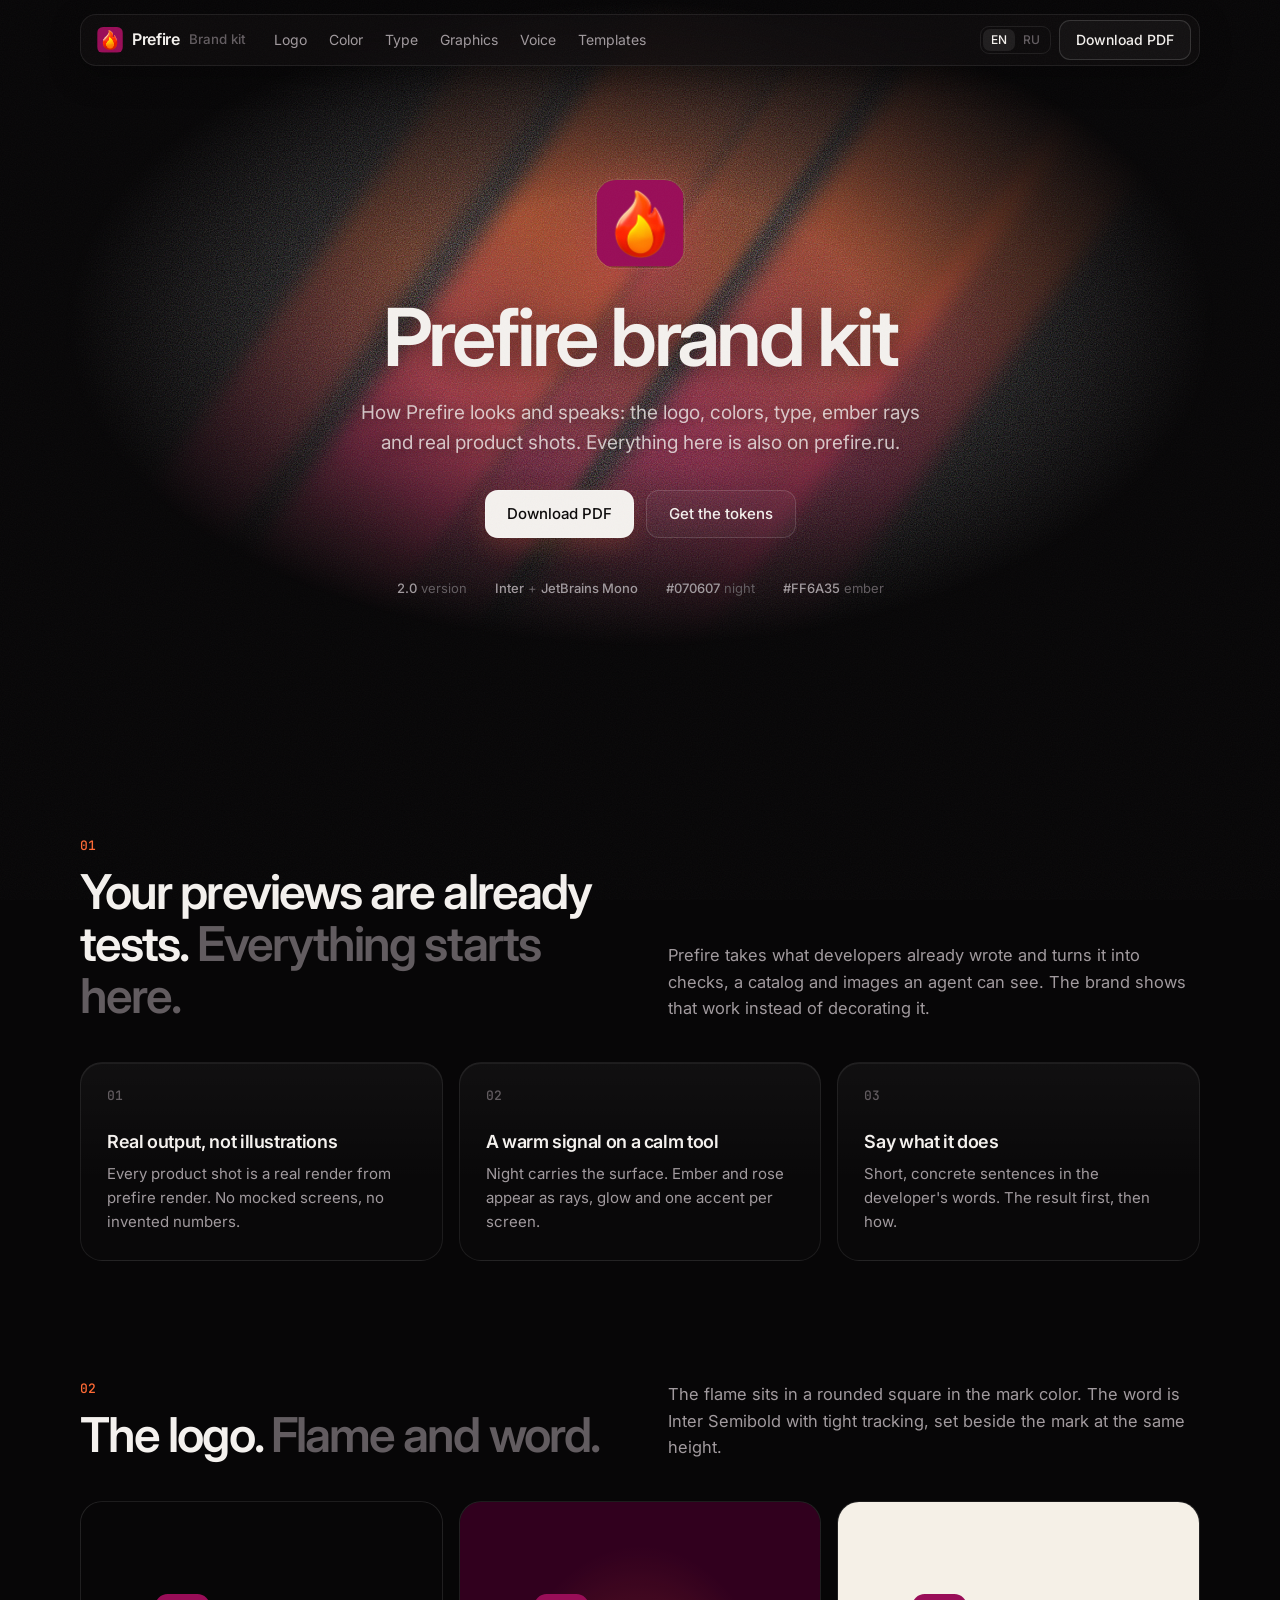
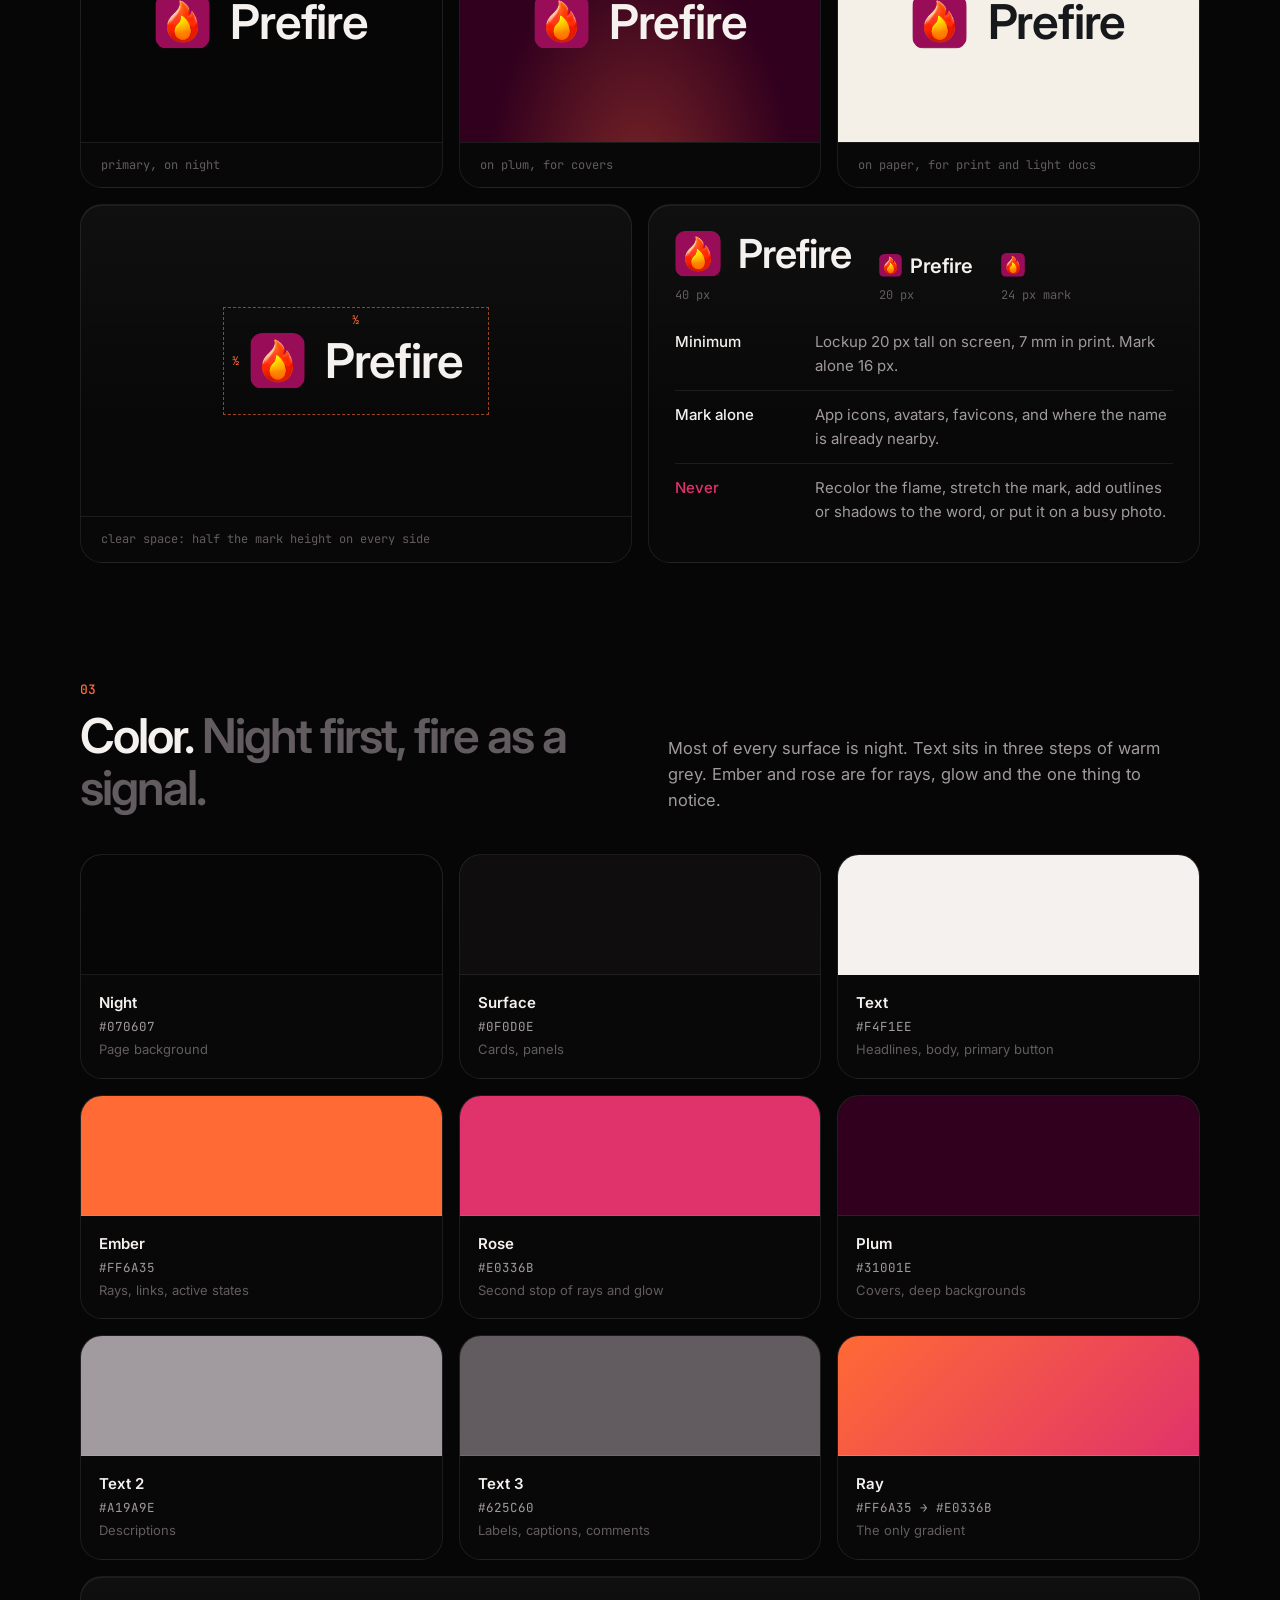
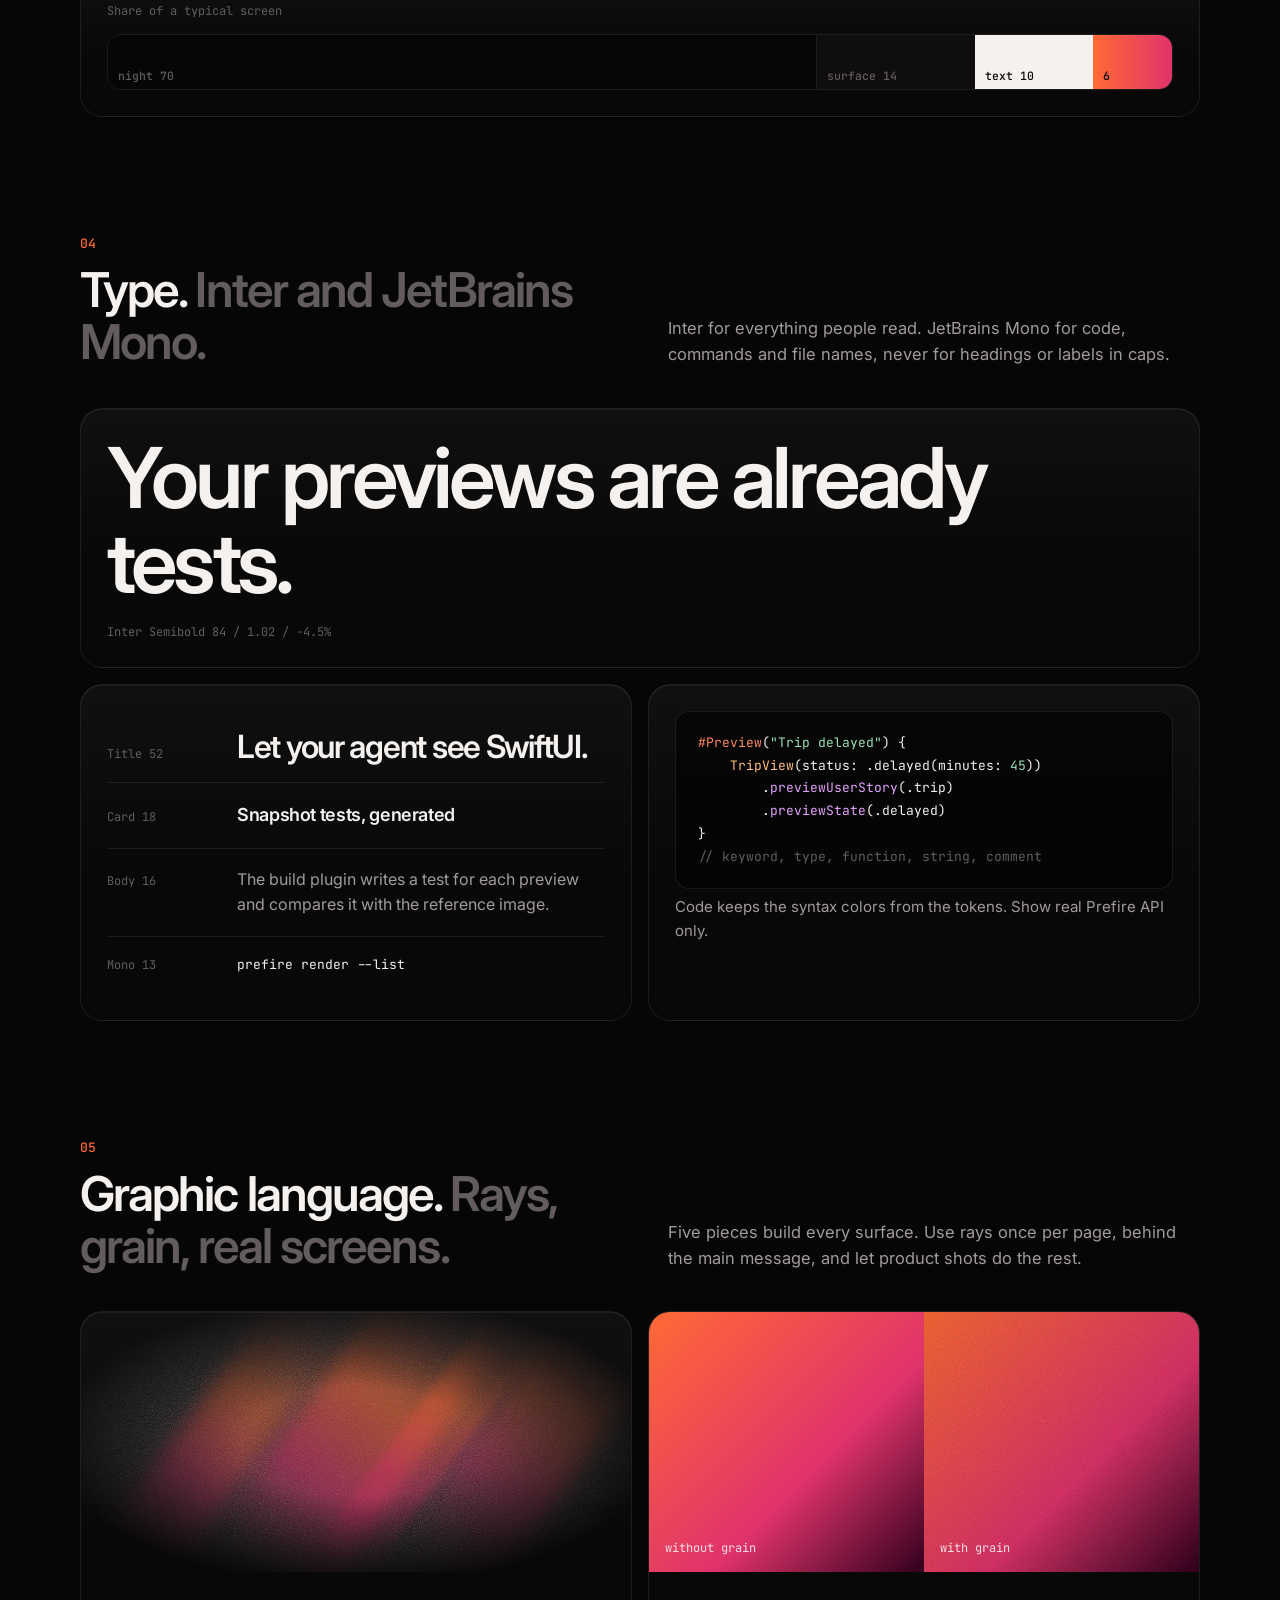
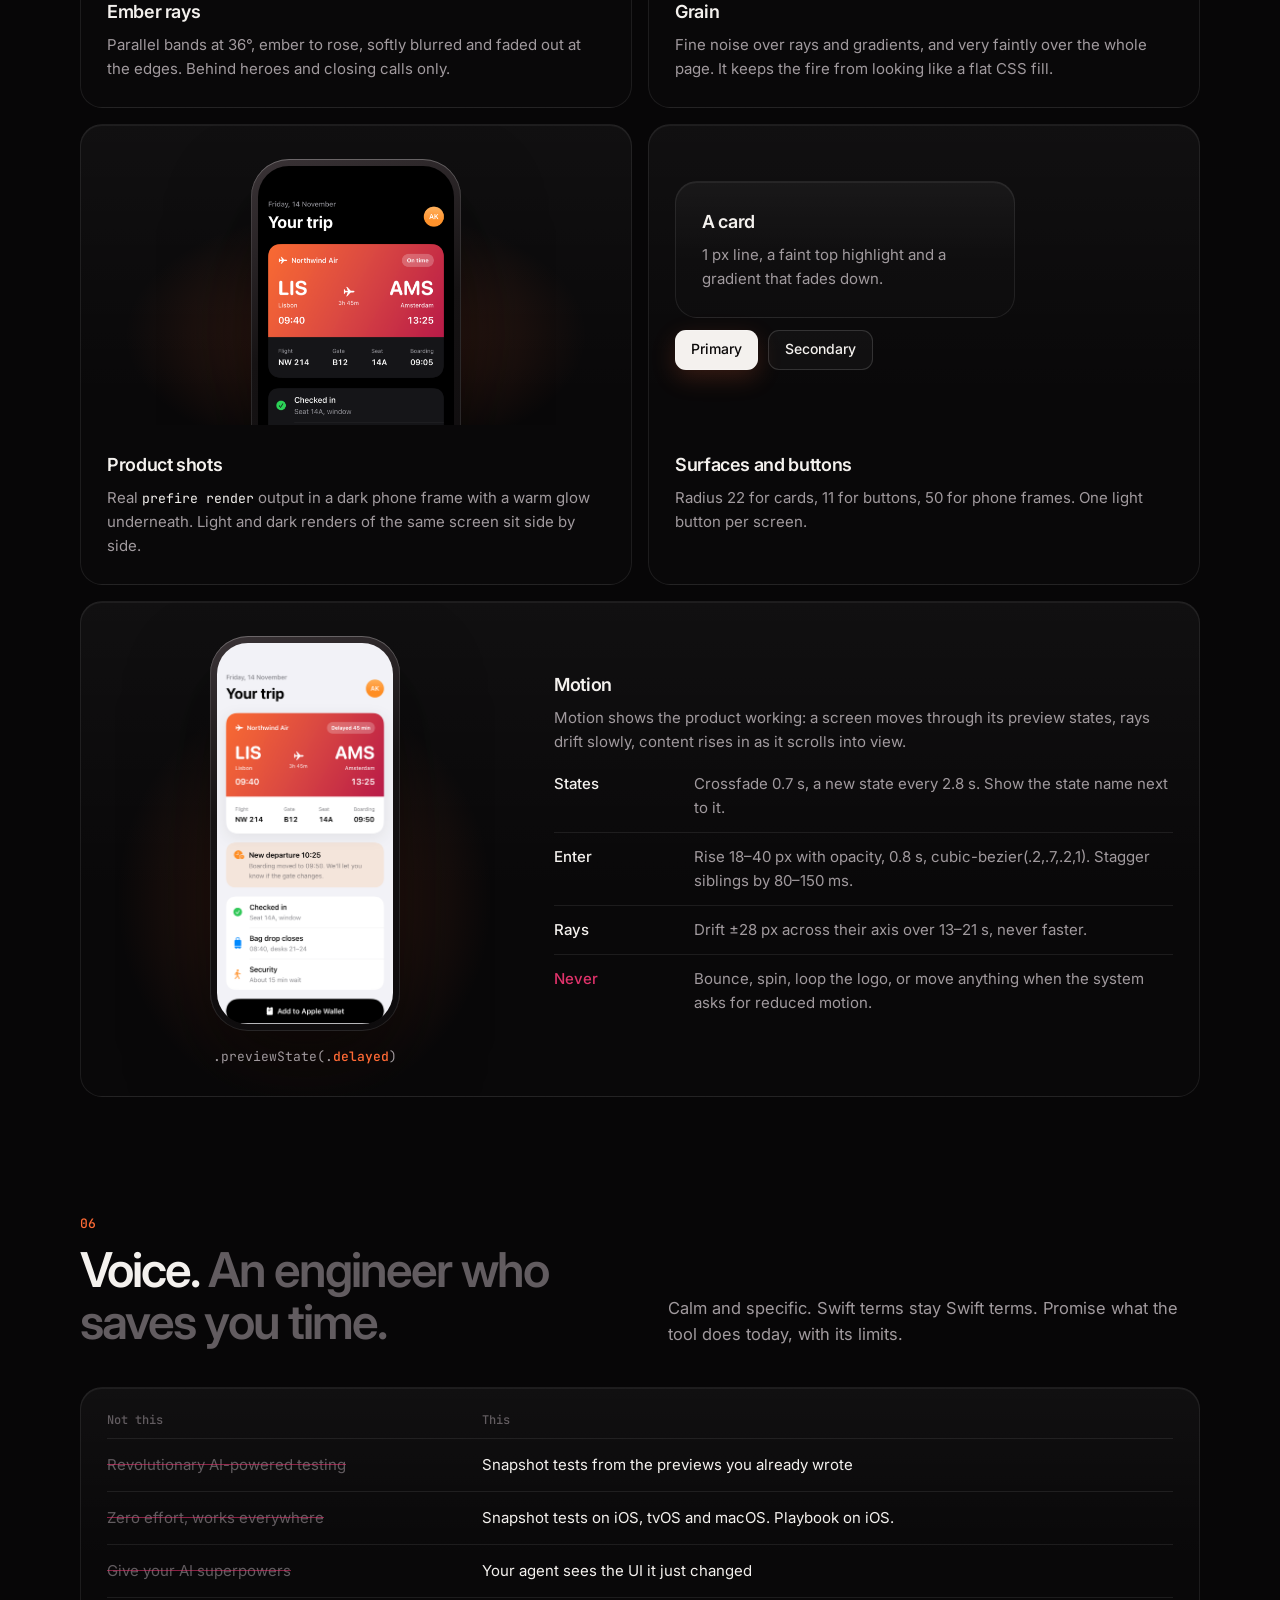
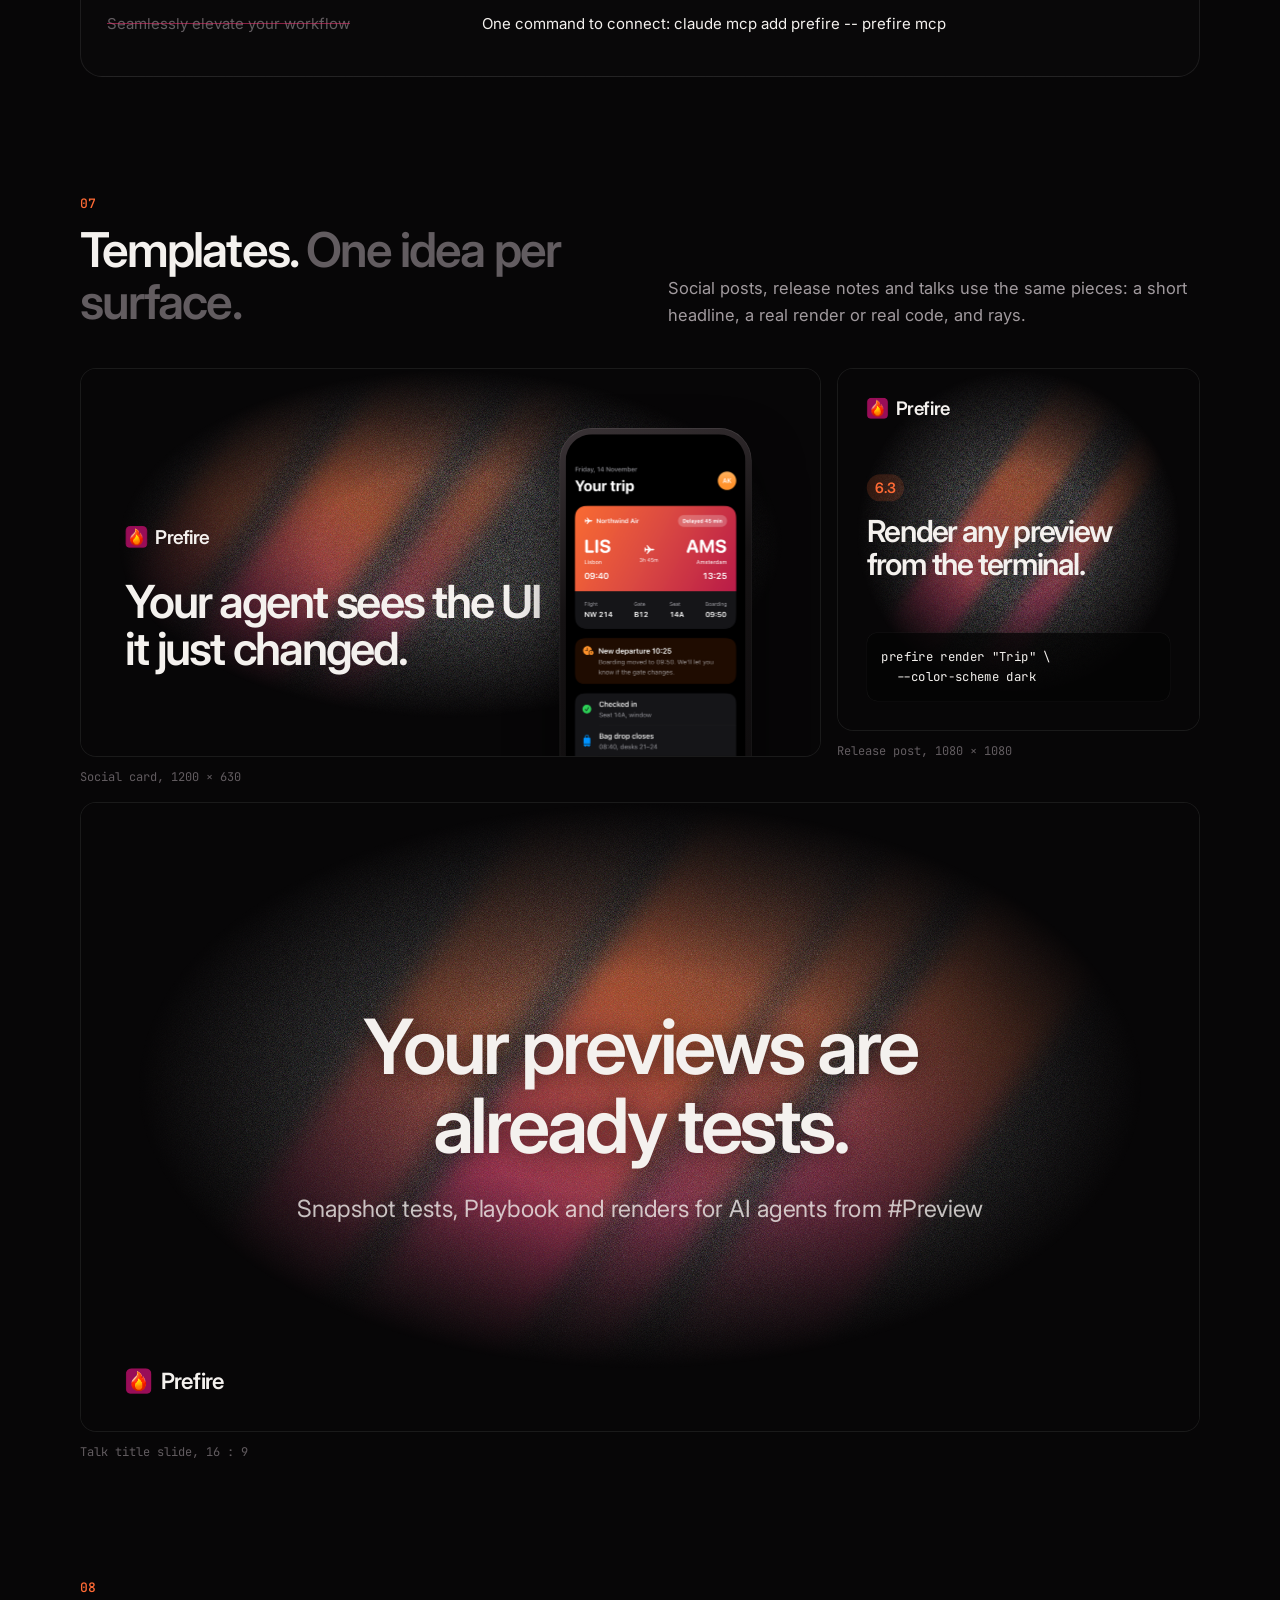
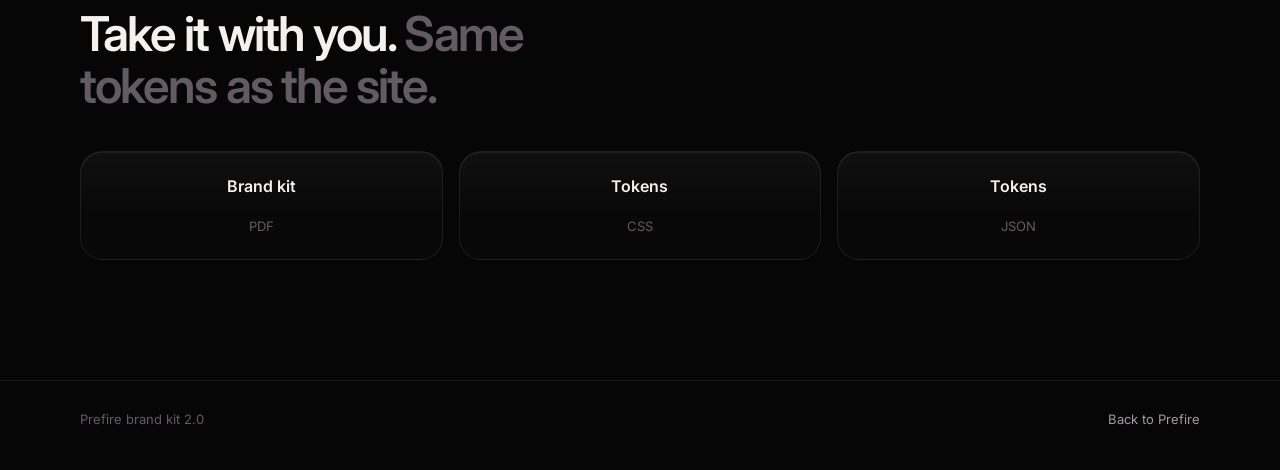
==== commit 1e3c0d27: "Animate the site and the brand kit The hero phone cycles through the Trip preview states with the ma" ====
--- a/brand/index.html
+++ b/brand/index.html
@@ -199,12 +199,35 @@
       .card-pad { padding:20px; }
       .hero-actions .btn { flex:1 1 auto; }
     }
+
+    .motion-card { display:grid; grid-template-columns:minmax(0,.8fr) minmax(0,1.2fr); align-items:center; }
+    .motion-demo { display:grid; justify-items:center; gap:16px; padding:34px 20px 28px; background:radial-gradient(ellipse 60% 60% at 50% 60%,rgba(255,106,53,.2),transparent 70%); }
+    .motion-demo .phone { width:190px; }
+    .cycle { position:relative; }
+    .cycle img { transition:opacity .7s ease; }
+    .cycle img:not(:first-child) { position:absolute; inset:0; }
+    .cycle img:not(.is-active) { opacity:0; }
+    .state-code { color:var(--text-2); font-size:13px; }
+    .state-code b { color:var(--ember); font-weight:500; }
+    @media (max-width:980px) { .motion-card { grid-template-columns:minmax(0,1fr); } }
+    @media (prefers-reduced-motion:no-preference) {
+      .rays span { animation:ray-drift var(--d,17s) ease-in-out infinite alternate; }
+      .rays span:nth-child(2n) { --d:21s; animation-direction:alternate-reverse; }
+      .rays span:nth-child(3n) { --d:13s; }
+      @keyframes ray-drift { from { transform:rotate(36deg) translateX(-28px); } to { transform:rotate(36deg) translateX(28px); } }
+      .hero .container>* { animation:rise .9s cubic-bezier(.2,.7,.2,1) both; }
+      .hero .container>:nth-child(2) { animation-delay:.08s; } .hero .container>:nth-child(3) { animation-delay:.16s; } .hero .container>:nth-child(4) { animation-delay:.24s; } .hero .container>:nth-child(5) { animation-delay:.32s; }
+      @keyframes rise { from { opacity:0; transform:translateY(18px); } }
+      html.js .reveal { opacity:0; transform:translateY(28px); transition:opacity .8s cubic-bezier(.2,.7,.2,1),transform .8s cubic-bezier(.2,.7,.2,1); transition-delay:var(--delay,0s); }
+      html.js .reveal.in { opacity:1; transform:none; }
+    }
     @media (prefers-reduced-motion:reduce) { html { scroll-behavior:auto; } .btn { transition:none; } }
 
     body.only .site-header,body.only .footer,body.only main>section:not(.is-only) { display:none; }
     body.only main>section.is-only { padding:72px 0; }
     body.only .hero.is-only { padding:150px 0 130px; }
     body.only .hero-actions { display:none; }
+    body.only .reveal,body.only .hero .container>* { opacity:1!important; transform:none!important; animation:none!important; }
   </style>
 </head>
 <body>
@@ -252,28 +275,28 @@
     </section>
 
     <section class="section container" id="essence">
-      <div class="section-head">
+      <div class="section-head reveal">
         <div><span class="index">01</span><h2 data-i18n-html="essence_title">Your previews are already tests. <span class="dim">Everything starts here.</span></h2></div>
         <p data-i18n="essence_body">Prefire takes what developers already wrote and turns it into checks, a catalog and images an agent can see. The brand shows that work instead of decorating it.</p>
       </div>
       <div class="grid">
-        <div class="card card-pad span-2"><span class="num">01</span><h3 data-i18n="p1_title">Real output, not illustrations</h3><p data-i18n="p1_body">Every product shot is a real render from prefire render. No mocked screens, no invented numbers.</p></div>
-        <div class="card card-pad span-2"><span class="num">02</span><h3 data-i18n="p2_title">A warm signal on a calm tool</h3><p data-i18n="p2_body">Night carries the surface. Ember and rose appear as rays, glow and one accent per screen.</p></div>
-        <div class="card card-pad span-2"><span class="num">03</span><h3 data-i18n="p3_title">Say what it does</h3><p data-i18n="p3_body">Short, concrete sentences in the developer's words. The result first, then how.</p></div>
+        <div class="reveal card card-pad span-2"><span class="num">01</span><h3 data-i18n="p1_title">Real output, not illustrations</h3><p data-i18n="p1_body">Every product shot is a real render from prefire render. No mocked screens, no invented numbers.</p></div>
+        <div class="reveal card card-pad span-2"><span class="num">02</span><h3 data-i18n="p2_title">A warm signal on a calm tool</h3><p data-i18n="p2_body">Night carries the surface. Ember and rose appear as rays, glow and one accent per screen.</p></div>
+        <div class="reveal card card-pad span-2"><span class="num">03</span><h3 data-i18n="p3_title">Say what it does</h3><p data-i18n="p3_body">Short, concrete sentences in the developer's words. The result first, then how.</p></div>
       </div>
     </section>
 
     <section class="section container" id="logo">
-      <div class="section-head">
+      <div class="section-head reveal">
         <div><span class="index">02</span><h2 data-i18n-html="logo_title">The logo. <span class="dim">Flame and word.</span></h2></div>
         <p data-i18n="logo_body">The flame sits in a rounded square in the mark color. The word is Inter Semibold with tight tracking, set beside the mark at the same height.</p>
       </div>
       <div class="grid">
-        <figure class="card span-2"><div class="logo-stage on-night"><span class="lockup"><span class="mark"><img src="assets/prefire-icon.png" alt=""></span>Prefire</span></div><figcaption class="logo-caption"><span class="label" data-i18n="logo_primary">primary, on night</span></figcaption></figure>
-        <figure class="card span-2"><div class="logo-stage on-plum"><span class="lockup"><span class="mark"><img src="assets/prefire-icon.png" alt=""></span>Prefire</span></div><figcaption class="logo-caption"><span class="label" data-i18n="logo_plum">on plum, for covers</span></figcaption></figure>
-        <figure class="card span-2"><div class="logo-stage on-paper"><span class="lockup"><span class="mark"><img src="assets/prefire-icon.png" alt=""></span>Prefire</span></div><figcaption class="logo-caption"><span class="label" data-i18n="logo_paper">on paper, for print and light docs</span></figcaption></figure>
-        <div class="card span-3"><div class="logo-stage" style="min-height:260px"><span class="clearspace"><span class="lockup"><span class="mark"><img src="assets/prefire-icon.png" alt=""></span>Prefire</span></span></div><div class="logo-caption"><span class="label" data-i18n="logo_space">clear space: half the mark height on every side</span></div></div>
-        <div class="card card-pad span-3">
+        <figure class="reveal card span-2"><div class="logo-stage on-night"><span class="lockup"><span class="mark"><img src="assets/prefire-icon.png" alt=""></span>Prefire</span></div><figcaption class="logo-caption"><span class="label" data-i18n="logo_primary">primary, on night</span></figcaption></figure>
+        <figure class="reveal card span-2"><div class="logo-stage on-plum"><span class="lockup"><span class="mark"><img src="assets/prefire-icon.png" alt=""></span>Prefire</span></div><figcaption class="logo-caption"><span class="label" data-i18n="logo_plum">on plum, for covers</span></figcaption></figure>
+        <figure class="reveal card span-2"><div class="logo-stage on-paper"><span class="lockup"><span class="mark"><img src="assets/prefire-icon.png" alt=""></span>Prefire</span></div><figcaption class="logo-caption"><span class="label" data-i18n="logo_paper">on paper, for print and light docs</span></figcaption></figure>
+        <div class="reveal card span-3"><div class="logo-stage" style="min-height:260px"><span class="clearspace"><span class="lockup"><span class="mark"><img src="assets/prefire-icon.png" alt=""></span>Prefire</span></span></div><div class="logo-caption"><span class="label" data-i18n="logo_space">clear space: half the mark height on every side</span></div></div>
+        <div class="reveal card card-pad span-3">
           <div class="sizes" style="margin-bottom:26px">
             <figure><span class="lockup" style="font-size:40px"><span class="mark"><img src="assets/prefire-icon.png" alt=""></span>Prefire</span><span class="label">40 px</span></figure>
             <figure><span class="lockup" style="font-size:20px"><span class="mark"><img src="assets/prefire-icon.png" alt=""></span>Prefire</span><span class="label">20 px</span></figure>
@@ -289,21 +312,21 @@
     </section>
 
     <section class="section container" id="color">
-      <div class="section-head">
+      <div class="section-head reveal">
         <div><span class="index">03</span><h2 data-i18n-html="color_title">Color. <span class="dim">Night first, fire as a signal.</span></h2></div>
         <p data-i18n="color_body">Most of every surface is night. Text sits in three steps of warm grey. Ember and rose are for rays, glow and the one thing to notice.</p>
       </div>
       <div class="grid">
-        <div class="card swatch span-2"><div class="swatch-chip" style="background:#070607"></div><div class="swatch-info"><b>Night</b><code>#070607</code><span data-i18n="c_night">Page background</span></div></div>
-        <div class="card swatch span-2"><div class="swatch-chip" style="background:#0F0D0E"></div><div class="swatch-info"><b>Surface</b><code>#0F0D0E</code><span data-i18n="c_surface">Cards, panels</span></div></div>
-        <div class="card swatch span-2"><div class="swatch-chip" style="background:#F4F1EE"></div><div class="swatch-info"><b>Text</b><code>#F4F1EE</code><span data-i18n="c_text">Headlines, body, primary button</span></div></div>
-        <div class="card swatch span-2"><div class="swatch-chip" style="background:#FF6A35"></div><div class="swatch-info"><b>Ember</b><code>#FF6A35</code><span data-i18n="c_ember">Rays, links, active states</span></div></div>
-        <div class="card swatch span-2"><div class="swatch-chip" style="background:#E0336B"></div><div class="swatch-info"><b>Rose</b><code>#E0336B</code><span data-i18n="c_rose">Second stop of rays and glow</span></div></div>
-        <div class="card swatch span-2"><div class="swatch-chip" style="background:#31001E"></div><div class="swatch-info"><b>Plum</b><code>#31001E</code><span data-i18n="c_plum">Covers, deep backgrounds</span></div></div>
-        <div class="card swatch span-2"><div class="swatch-chip" style="background:#A19A9E"></div><div class="swatch-info"><b>Text 2</b><code>#A19A9E</code><span data-i18n="c_text2">Descriptions</span></div></div>
-        <div class="card swatch span-2"><div class="swatch-chip" style="background:#625C60"></div><div class="swatch-info"><b>Text 3</b><code>#625C60</code><span data-i18n="c_text3">Labels, captions, comments</span></div></div>
-        <div class="card swatch span-2"><div class="swatch-chip" style="background:linear-gradient(135deg,#FF6A35,#E0336B)"></div><div class="swatch-info"><b data-i18n="c_ray_name">Ray</b><code>#FF6A35 → #E0336B</code><span data-i18n="c_ray">The only gradient</span></div></div>
-        <div class="card card-pad span-6">
+        <div class="reveal card swatch span-2"><div class="swatch-chip" style="background:#070607"></div><div class="swatch-info"><b>Night</b><code>#070607</code><span data-i18n="c_night">Page background</span></div></div>
+        <div class="reveal card swatch span-2"><div class="swatch-chip" style="background:#0F0D0E"></div><div class="swatch-info"><b>Surface</b><code>#0F0D0E</code><span data-i18n="c_surface">Cards, panels</span></div></div>
+        <div class="reveal card swatch span-2"><div class="swatch-chip" style="background:#F4F1EE"></div><div class="swatch-info"><b>Text</b><code>#F4F1EE</code><span data-i18n="c_text">Headlines, body, primary button</span></div></div>
+        <div class="reveal card swatch span-2"><div class="swatch-chip" style="background:#FF6A35"></div><div class="swatch-info"><b>Ember</b><code>#FF6A35</code><span data-i18n="c_ember">Rays, links, active states</span></div></div>
+        <div class="reveal card swatch span-2"><div class="swatch-chip" style="background:#E0336B"></div><div class="swatch-info"><b>Rose</b><code>#E0336B</code><span data-i18n="c_rose">Second stop of rays and glow</span></div></div>
+        <div class="reveal card swatch span-2"><div class="swatch-chip" style="background:#31001E"></div><div class="swatch-info"><b>Plum</b><code>#31001E</code><span data-i18n="c_plum">Covers, deep backgrounds</span></div></div>
+        <div class="reveal card swatch span-2"><div class="swatch-chip" style="background:#A19A9E"></div><div class="swatch-info"><b>Text 2</b><code>#A19A9E</code><span data-i18n="c_text2">Descriptions</span></div></div>
+        <div class="reveal card swatch span-2"><div class="swatch-chip" style="background:#625C60"></div><div class="swatch-info"><b>Text 3</b><code>#625C60</code><span data-i18n="c_text3">Labels, captions, comments</span></div></div>
+        <div class="reveal card swatch span-2"><div class="swatch-chip" style="background:linear-gradient(135deg,#FF6A35,#E0336B)"></div><div class="swatch-info"><b data-i18n="c_ray_name">Ray</b><code>#FF6A35 → #E0336B</code><span data-i18n="c_ray">The only gradient</span></div></div>
+        <div class="reveal card card-pad span-6">
           <span class="label" data-i18n="c_ratio">Share of a typical screen</span>
           <div class="ratio" style="margin-top:14px">
             <div style="flex:70;background:#070607;color:#625C60">night 70</div>
@@ -316,19 +339,19 @@
     </section>
 
     <section class="section container" id="type">
-      <div class="section-head">
+      <div class="section-head reveal">
         <div><span class="index">04</span><h2 data-i18n-html="type_title">Type. <span class="dim">Inter and JetBrains Mono.</span></h2></div>
         <p data-i18n="type_body">Inter for everything people read. JetBrains Mono for code, commands and file names, never for headings or labels in caps.</p>
       </div>
       <div class="grid">
-        <div class="card card-pad span-6"><div class="type-display" data-i18n="type_sample">Your previews are already tests.</div><span class="label" style="display:block;margin-top:18px">Inter Semibold 84 / 1.02 / −4.5%</span></div>
-        <div class="card card-pad span-3">
+        <div class="reveal card card-pad span-6"><div class="type-display" data-i18n="type_sample">Your previews are already tests.</div><span class="label" style="display:block;margin-top:18px">Inter Semibold 84 / 1.02 / −4.5%</span></div>
+        <div class="reveal card card-pad span-3">
           <div class="type-row"><span class="label">Title 52</span><span style="font-size:32px;font-weight:600;letter-spacing:-.04em;line-height:1.1" data-i18n="type_title_s">Let your agent see SwiftUI.</span></div>
           <div class="type-row"><span class="label">Card 18</span><span style="font-size:18px;font-weight:600;letter-spacing:-.02em" data-i18n="type_card_s">Snapshot tests, generated</span></div>
           <div class="type-row"><span class="label">Body 16</span><span style="color:var(--text-2)" data-i18n="type_body_s">The build plugin writes a test for each preview and compares it with the reference image.</span></div>
           <div class="type-row"><span class="label">Mono 13</span><code style="font-size:13px">prefire render --list</code></div>
         </div>
-        <div class="card card-pad span-3">
+        <div class="reveal card card-pad span-3">
 <pre class="code"><span class="kw">#Preview</span>(<span class="st">"Trip delayed"</span>) {
     <span class="ty">TripView</span>(status: .delayed(minutes: <span class="st">45</span>))
         .<span class="fn">previewUserStory</span>(.trip)
@@ -341,41 +364,54 @@
     </section>
 
     <section class="section container" id="graphics">
-      <div class="section-head">
+      <div class="section-head reveal">
         <div><span class="index">05</span><h2 data-i18n-html="graphics_title">Graphic language. <span class="dim">Rays, grain, real screens.</span></h2></div>
-        <p data-i18n="graphics_body">Four pieces build every surface. Use rays once per page, behind the main message, and let product shots do the rest.</p>
+        <p data-i18n="graphics_body">Five pieces build every surface. Use rays once per page, behind the main message, and let product shots do the rest.</p>
       </div>
       <div class="grid">
-        <div class="card span-3">
+        <div class="reveal card span-3">
           <div class="demo">
             <div class="rays" aria-hidden="true"><span style="--x:18%;--w:80px;--o:.5"></span><span style="--x:38%;--w:130px;--o:.6"></span><span style="--x:58%;--w:60px;--o:.45;--b:5px"></span><span style="--x:72%;--w:110px;--o:.45"></span></div>
           </div>
           <div class="card-pad"><h3 data-i18n="g_rays_title">Ember rays</h3><p data-i18n="g_rays_body">Parallel bands at 36°, ember to rose, softly blurred and faded out at the edges. Behind heroes and closing calls only.</p></div>
         </div>
-        <div class="card span-3">
+        <div class="reveal card span-3">
           <div class="grain-demo"><div><span class="label" data-i18n="g_without">without grain</span></div><div><span class="label" data-i18n="g_with">with grain</span></div></div>
           <div class="card-pad"><h3 data-i18n="g_grain_title">Grain</h3><p data-i18n="g_grain_body">Fine noise over rays and gradients, and very faintly over the whole page. It keeps the fire from looking like a flat CSS fill.</p></div>
         </div>
-        <div class="card span-3">
+        <div class="reveal card span-3">
           <div class="phone-demo"><div class="phone"><img src="../assets/trip-dark.png" width="720" height="1558" alt="Trip screen rendered by Prefire" loading="lazy"></div></div>
           <div class="card-pad"><h3 data-i18n="g_phone_title">Product shots</h3><p data-i18n-html="g_phone_body">Real <code>prefire render</code> output in a dark phone frame with a warm glow underneath. Light and dark renders of the same screen sit side by side.</p></div>
         </div>
-        <div class="card span-3">
+        <div class="reveal card span-3">
           <div class="surface-demo" style="min-height:300px;align-content:center">
-            <div class="card card-pad" style="max-width:340px"><h3 data-i18n="g_card_demo">A card</h3><p data-i18n="g_card_demo_body">1 px line, a faint top highlight and a gradient that fades down.</p></div>
+            <div class="reveal card card-pad" style="max-width:340px"><h3 data-i18n="g_card_demo">A card</h3><p data-i18n="g_card_demo_body">1 px line, a faint top highlight and a gradient that fades down.</p></div>
             <div style="display:flex;gap:10px;flex-wrap:wrap"><a class="btn btn-light" href="#surfaces" data-i18n="g_primary">Primary</a><a class="btn btn-ghost" href="#surfaces" data-i18n="g_secondary">Secondary</a></div>
           </div>
           <div class="card-pad" id="surfaces"><h3 data-i18n="g_surface_title">Surfaces and buttons</h3><p data-i18n="g_surface_body">Radius 22 for cards, 11 for buttons, 50 for phone frames. One light button per screen.</p></div>
         </div>
+        <div class="reveal card span-6 motion-card">
+          <div class="motion-demo"><div class="phone"><div class="cycle" data-cycle><img class="is-active" src="../assets/trip-light.png" width="720" height="1558" alt="Trip, default" data-state="default"><img src="../assets/trip-light-delayed.png" width="720" height="1558" alt="" aria-hidden="true" data-state="delayed"><img src="../assets/trip-light-loading.png" width="720" height="1558" alt="" aria-hidden="true" data-state="loading"></div></div><code class="state-code">.previewState(.<b data-state-name>default</b>)</code></div>
+          <div class="card-pad">
+            <h3 data-i18n="g_motion_title">Motion</h3>
+            <p data-i18n="g_motion_body">Motion shows the product working: a screen moves through its preview states, rays drift slowly, content rises in as it scrolls into view.</p>
+            <ul class="rules" style="margin-top:18px">
+              <li><b data-i18n="m_states">States</b><span data-i18n="m_states_v">Crossfade 0.7 s, a new state every 2.8 s. Show the state name next to it.</span></li>
+              <li><b data-i18n="m_enter">Enter</b><span data-i18n="m_enter_v">Rise 18–40 px with opacity, 0.8 s, cubic-bezier(.2,.7,.2,1). Stagger siblings by 80–150 ms.</span></li>
+              <li><b data-i18n="m_rays">Rays</b><span data-i18n="m_rays_v">Drift ±28 px across their axis over 13–21 s, never faster.</span></li>
+              <li><b class="no" data-i18n="m_never">Never</b><span data-i18n="m_never_v">Bounce, spin, loop the logo, or move anything when the system asks for reduced motion.</span></li>
+            </ul>
+          </div>
+        </div>
       </div>
     </section>
 
     <section class="section container" id="voice">
-      <div class="section-head">
+      <div class="section-head reveal">
         <div><span class="index">06</span><h2 data-i18n-html="voice_title">Voice. <span class="dim">An engineer who saves you time.</span></h2></div>
         <p data-i18n="voice_body">Calm and specific. Swift terms stay Swift terms. Promise what the tool does today, with its limits.</p>
       </div>
-      <div class="card card-pad">
+      <div class="reveal card card-pad">
         <table class="voice">
           <thead><tr><th data-i18n="v_not">Not this</th><th data-i18n="v_this">This</th></tr></thead>
           <tbody>
@@ -389,7 +425,7 @@
     </section>
 
     <section class="section container" id="templates">
-      <div class="section-head">
+      <div class="section-head reveal">
         <div><span class="index">07</span><h2 data-i18n-html="tpl_title">Templates. <span class="dim">One idea per surface.</span></h2></div>
         <p data-i18n="tpl_body">Social posts, release notes and talks use the same pieces: a short headline, a real render or real code, and rays.</p>
       </div>
@@ -425,7 +461,7 @@
     </section>
 
     <section class="section container downloads-section" id="downloads">
-      <div class="section-head">
+      <div class="section-head reveal">
         <div><span class="index">08</span><h2 data-i18n-html="dl_title">Take it with you. <span class="dim">Same tokens as the site.</span></h2></div>
       </div>
       <div class="downloads">
@@ -470,7 +506,7 @@
         type_sample:"Your previews are already tests.",type_title_s:"Let your agent see SwiftUI.",type_card_s:"Snapshot tests, generated",type_body_s:"The build plugin writes a test for each preview and compares it with the reference image.",
         type_code:"Code keeps the syntax colors from the tokens. Show real Prefire API only.",
         graphics_title:"Graphic language. <span class=\"dim\">Rays, grain, real screens.</span>",
-        graphics_body:"Four pieces build every surface. Use rays once per page, behind the main message, and let product shots do the rest.",
+        graphics_body:"Five pieces build every surface. Use rays once per page, behind the main message, and let product shots do the rest.",
         g_rays_title:"Ember rays",g_rays_body:"Parallel bands at 36°, ember to rose, softly blurred and faded out at the edges. Behind heroes and closing calls only.",
         g_without:"without grain",g_with:"with grain",g_grain_title:"Grain",g_grain_body:"Fine noise over rays and gradients, and very faintly over the whole page. It keeps the fire from looking like a flat CSS fill.",
         g_phone_title:"Product shots",g_phone_body:"Real <code>prefire render</code> output in a dark phone frame with a warm glow underneath. Light and dark renders of the same screen sit side by side.",
@@ -489,7 +525,7 @@
         tpl_release_h:"Render any preview from the terminal.",tpl_release:"Release post, 1080 × 1080",
         tpl_slide_h:"Your previews are already tests.",tpl_slide_p:"Snapshot tests, Playbook and renders for AI agents from #Preview",tpl_slide:"Talk title slide, 16 : 9",
         dl_title:"Take it with you. <span class=\"dim\">Same tokens as the site.</span>",
-        footer_copy:"Prefire brand kit 2.0",footer_back:"Back to Prefire"
+        footer_copy:"Prefire brand kit 2.0",footer_back:"Back to Prefire",g_motion_title:"Motion",g_motion_body:"Motion shows the product working: a screen moves through its preview states, rays drift slowly, content rises in as it scrolls into view.",m_states:"States",m_states_v:"Crossfade 0.7 s, a new state every 2.8 s. Show the state name next to it.",m_enter:"Enter",m_enter_v:"Rise 18–40 px with opacity, 0.8 s, cubic-bezier(.2,.7,.2,1). Stagger siblings by 80–150 ms.",m_rays:"Rays",m_rays_v:"Drift ±28 px across their axis over 13–21 s, never faster.",m_never:"Never",m_never_v:"Bounce, spin, loop the logo, or move anything when the system asks for reduced motion."
       },
       ru:{
         meta_title:"Prefire — бренд-кит",brand_label:"Бренд-кит",download_pdf:"Скачать PDF",download_tokens:"Скачать токены",
@@ -516,7 +552,7 @@
         type_sample:"Ваши previews уже тесты.",type_title_s:"Покажите агенту SwiftUI.",type_card_s:"Snapshot-тесты сами собой",type_body_s:"Плагин сборки пишет тест на каждый preview и сравнивает его с эталоном.",
         type_code:"У кода свои цвета синтаксиса из токенов. Показываем только настоящий API Prefire.",
         graphics_title:"Графика. <span class=\"dim\">Лучи, зерно, настоящие экраны.</span>",
-        graphics_body:"Любая поверхность собирается из четырёх элементов. Лучи — один раз на страницу, за главным сообщением, остальное делают скриншоты продукта.",
+        graphics_body:"Любая поверхность собирается из пяти элементов. Лучи — один раз на страницу, за главным сообщением, остальное делают скриншоты продукта.",
         g_rays_title:"Лучи ember",g_rays_body:"Параллельные полосы под 36°, от ember к rose, слегка размытые и затухающие к краям. Только за hero и финальным призывом.",
         g_without:"без зерна",g_with:"с зерном",g_grain_title:"Зерно",g_grain_body:"Мелкий шум поверх лучей и градиентов и совсем слабый поверх всей страницы. Без него огонь выглядит плоской CSS-заливкой.",
         g_phone_title:"Скриншоты продукта",g_phone_body:"Настоящий вывод <code>prefire render</code> в тёмной рамке телефона с тёплым свечением снизу. Светлый и тёмный рендер одного экрана стоят рядом.",
@@ -535,7 +571,7 @@
         tpl_release_h:"Рендер любого preview из терминала.",tpl_release:"Пост о релизе, 1080 × 1080",
         tpl_slide_h:"Ваши previews уже тесты.",tpl_slide_p:"Snapshot-тесты, Playbook и рендеры для AI-агентов из #Preview",tpl_slide:"Титульный слайд доклада, 16 : 9",
         dl_title:"Заберите с собой. <span class=\"dim\">Те же токены, что на сайте.</span>",
-        footer_copy:"Бренд-кит Prefire 2.0",footer_back:"Вернуться на Prefire"
+        footer_copy:"Бренд-кит Prefire 2.0",footer_back:"Вернуться на Prefire",g_motion_title:"Движение",g_motion_body:"Анимация показывает продукт в работе: экран проходит через свои preview-состояния, лучи медленно дрейфуют, контент поднимается при прокрутке.",m_states:"Состояния",m_states_v:"Плавная смена за 0,7 с, новое состояние каждые 2,8 с. Рядом — название состояния.",m_enter:"Появление",m_enter_v:"Подъём на 18–40 px с прозрачностью, 0,8 с, cubic-bezier(.2,.7,.2,1). Соседей — с задержкой 80–150 мс.",m_rays:"Лучи",m_rays_v:"Дрейф ±28 px поперёк оси за 13–21 с, не быстрее.",m_never:"Нельзя",m_never_v:"Пружинить, крутить, зацикливать логотип и вообще двигать что-либо, если система просит уменьшить движение."
       }
     };
     const localeKey="prefire-language",locales=["en","ru"];
@@ -544,6 +580,13 @@
     function detectLocale(){const q=new URLSearchParams(location.search).get("lang");if(locales.includes(q))return q;const s=readLocale();if(locales.includes(s))return s;return(navigator.language||"en").toLowerCase().startsWith("ru")?"ru":"en"}
     function applyLocale(locale){const d=translations[locale];if(!d)return;document.documentElement.lang=locale;document.title=d.meta_title;document.querySelectorAll("[data-i18n]").forEach(n=>{const v=d[n.dataset.i18n];if(v)n.textContent=v});document.querySelectorAll("[data-i18n-html]").forEach(n=>{const v=d[n.dataset.i18nHtml];if(v)n.innerHTML=v});document.querySelectorAll("[data-language-button]").forEach(b=>{const a=b.dataset.languageButton===locale;b.classList.toggle("is-active",a);b.setAttribute("aria-pressed",String(a))});saveLocale(locale)}
     const only=new URLSearchParams(location.search).get("only");if(only){document.body.classList.add("only");const sec=only==="hero"?document.querySelector(".hero"):document.getElementById(only);if(sec)sec.classList.add("is-only")}
+    document.documentElement.classList.add("js");
+    const motionOK=!matchMedia("(prefers-reduced-motion: reduce)").matches&&!document.body.classList.contains("only");
+    const io=new IntersectionObserver(entries=>entries.forEach(e=>{if(e.isIntersecting){e.target.classList.add("in");io.unobserve(e.target)}}),{threshold:.12,rootMargin:"0px 0px -40px 0px"});
+    document.querySelectorAll(".grid").forEach(g=>[...g.querySelectorAll(":scope>.reveal")].forEach((el,i)=>el.style.setProperty("--delay",(i%3)*0.08+"s")));
+    document.querySelectorAll(".reveal").forEach(el=>io.observe(el));
+    const stateName=document.querySelector("[data-state-name]");
+    document.querySelectorAll("[data-cycle]").forEach(c=>{const imgs=[...c.children];let i=0;if(!motionOK)return;setInterval(()=>{if(document.hidden)return;imgs[i].classList.remove("is-active");i=(i+1)%imgs.length;imgs[i].classList.add("is-active");if(stateName)stateName.textContent=imgs[i].dataset.state},2800)});
     const fitTemplates=()=>document.querySelectorAll("[data-tpl]").forEach(t=>t.style.setProperty("--s",t.parentElement.clientWidth/Number(t.dataset.tpl)));fitTemplates();addEventListener("resize",fitTemplates);if(window.ResizeObserver)new ResizeObserver(fitTemplates).observe(document.body);
     document.querySelectorAll("[data-language-button]").forEach(b=>b.addEventListener("click",()=>applyLocale(b.dataset.languageButton)));applyLocale(detectLocale());
   </script>
